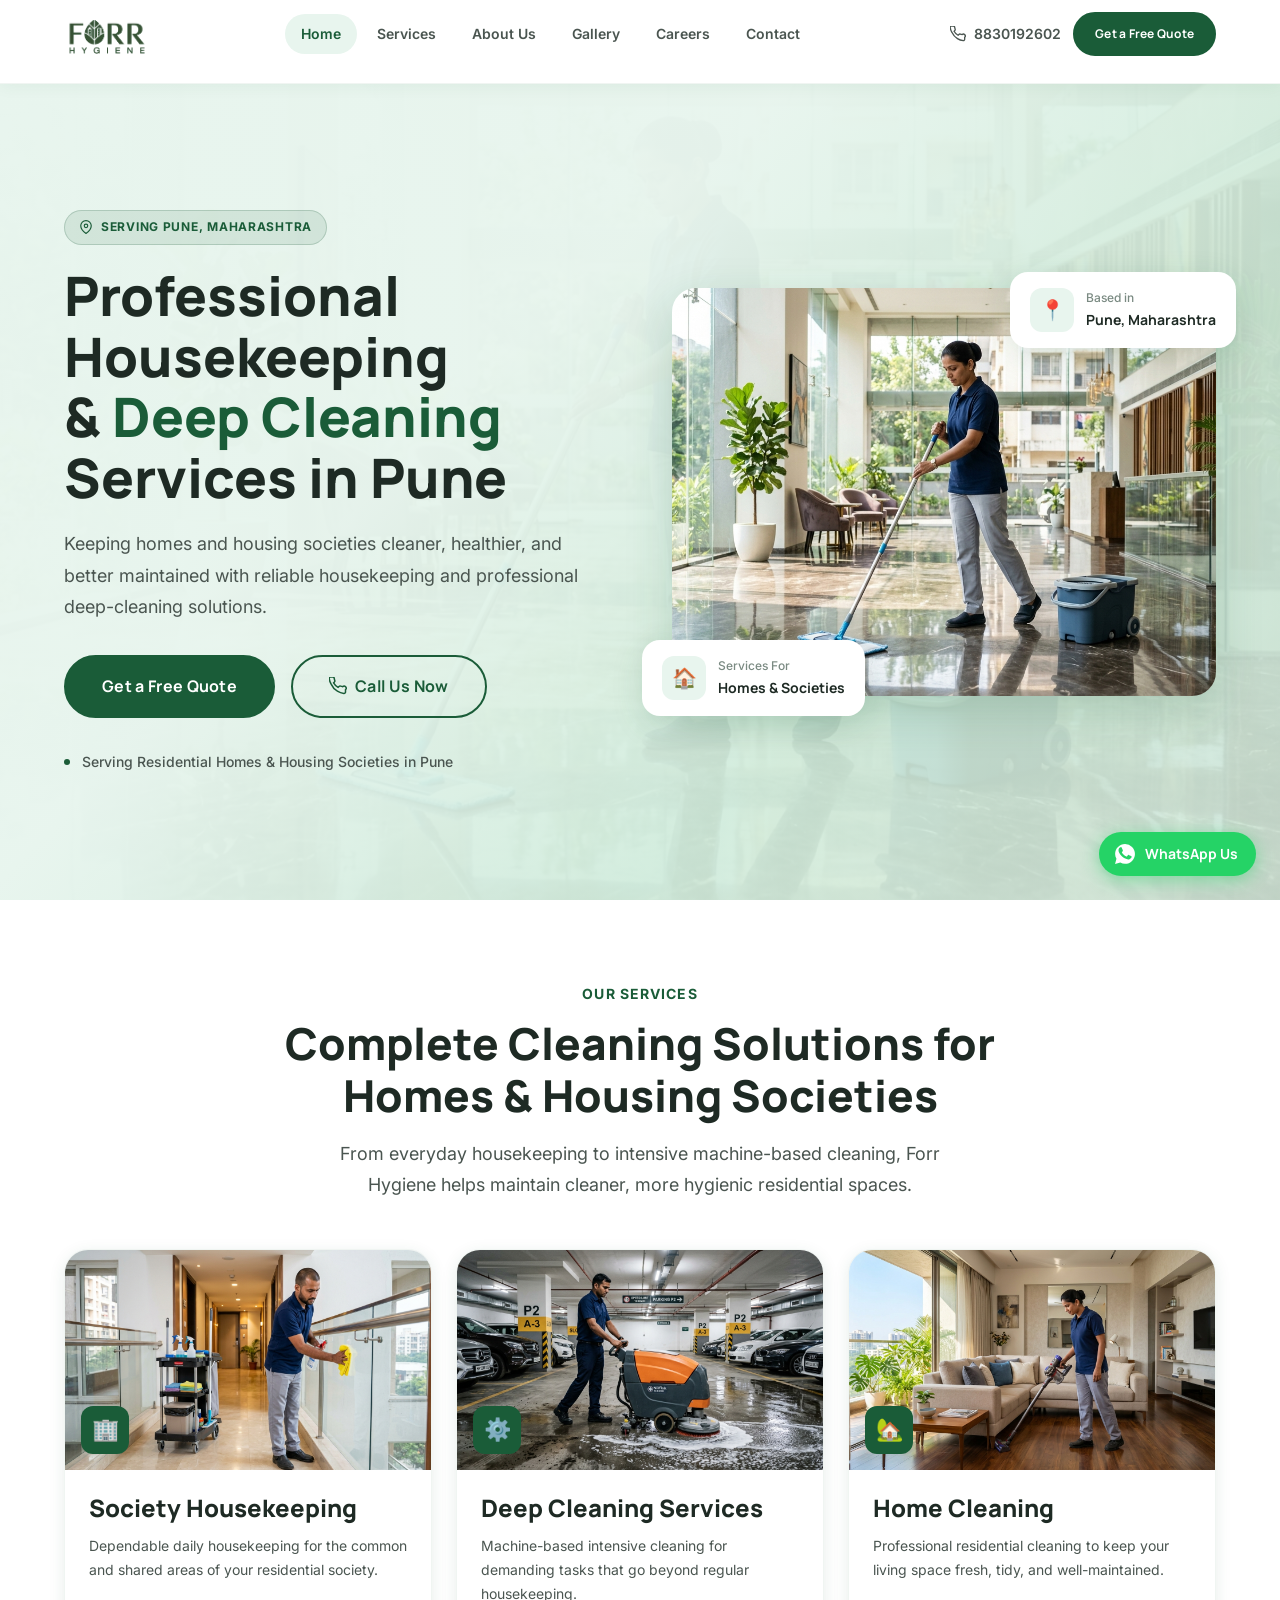
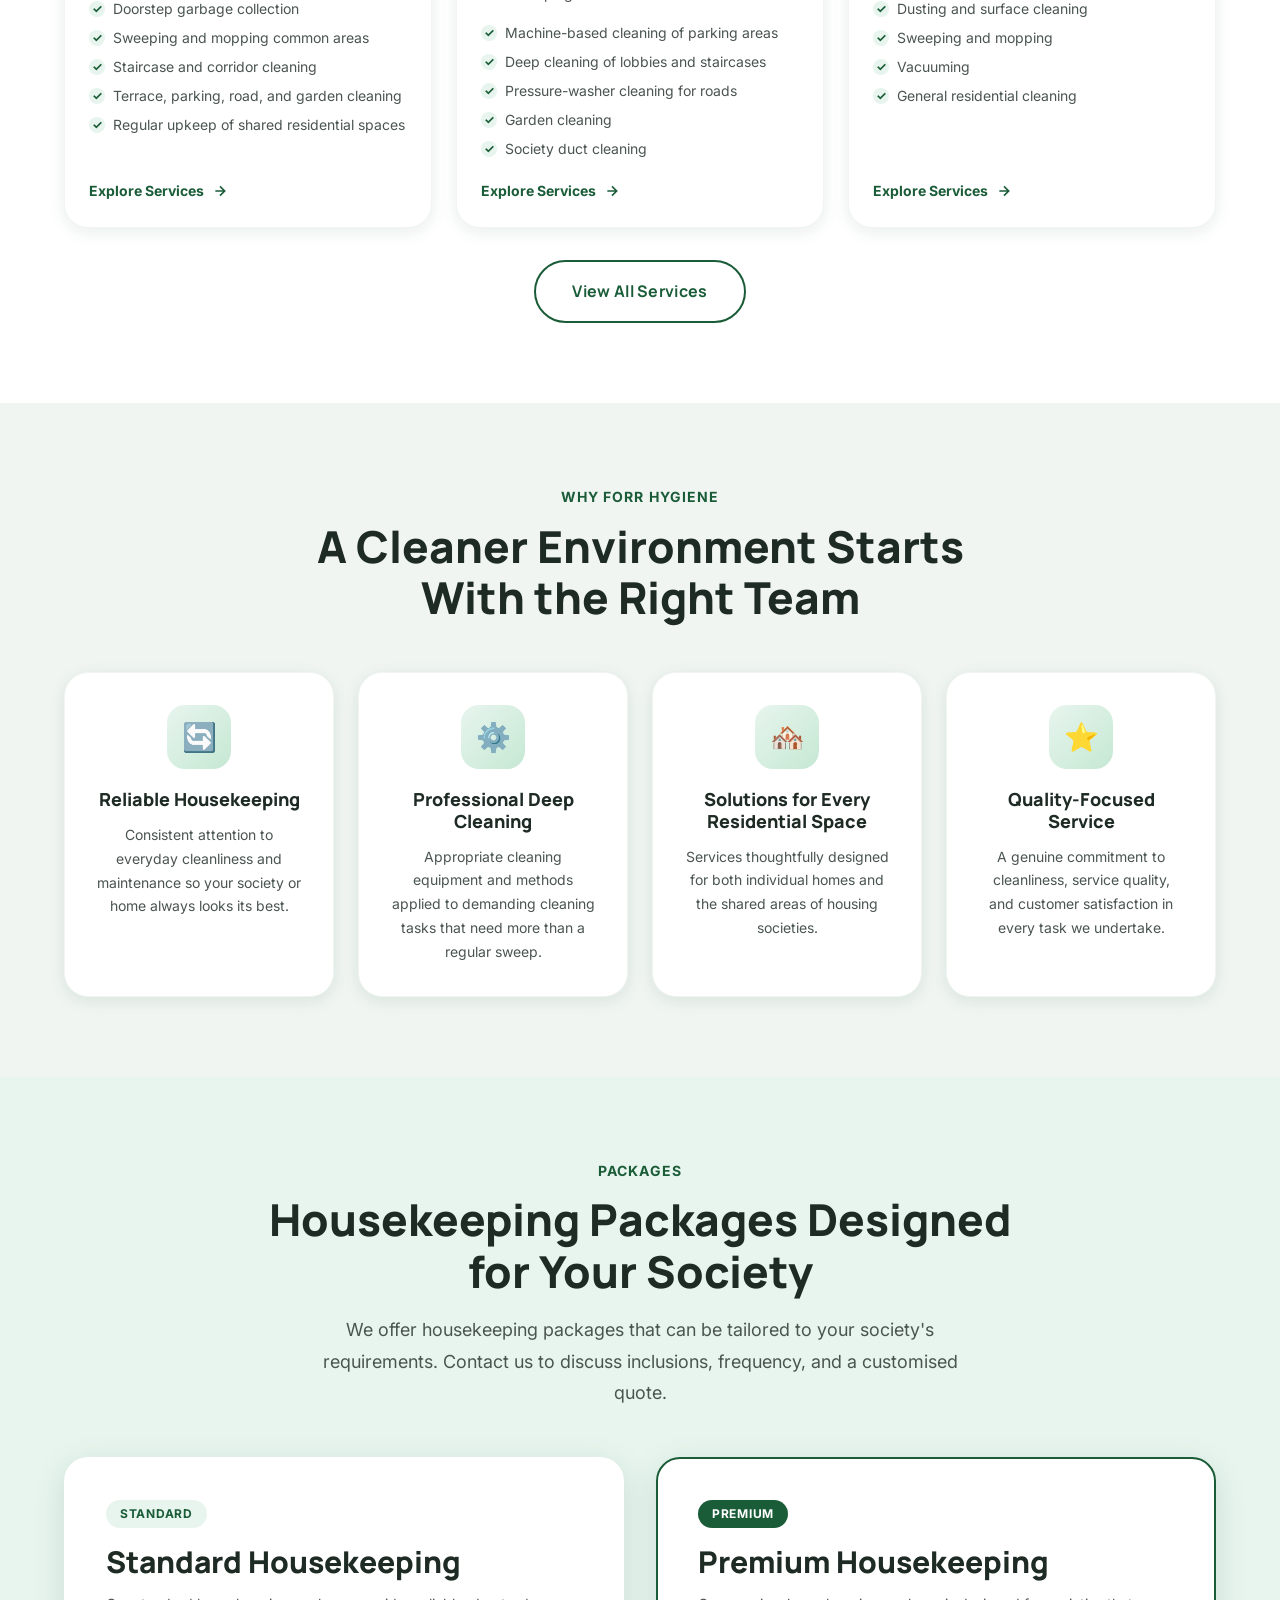
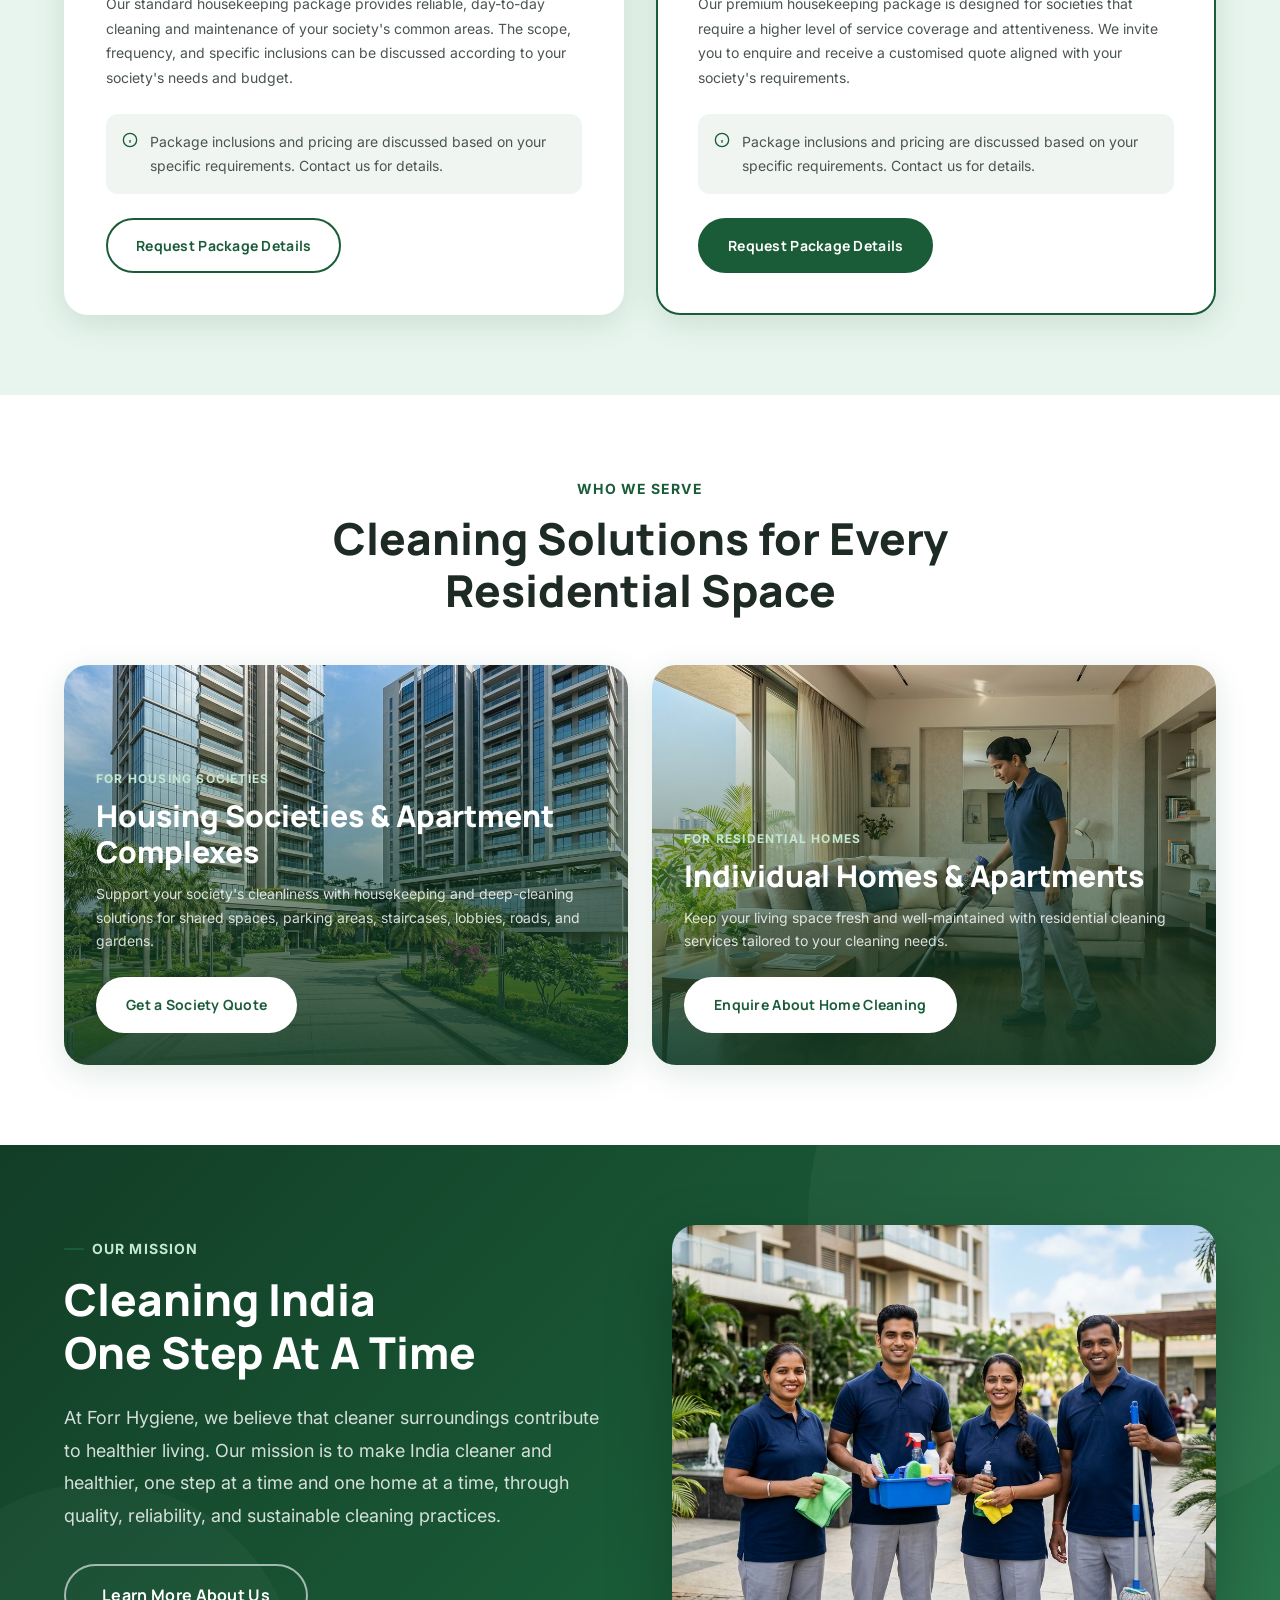
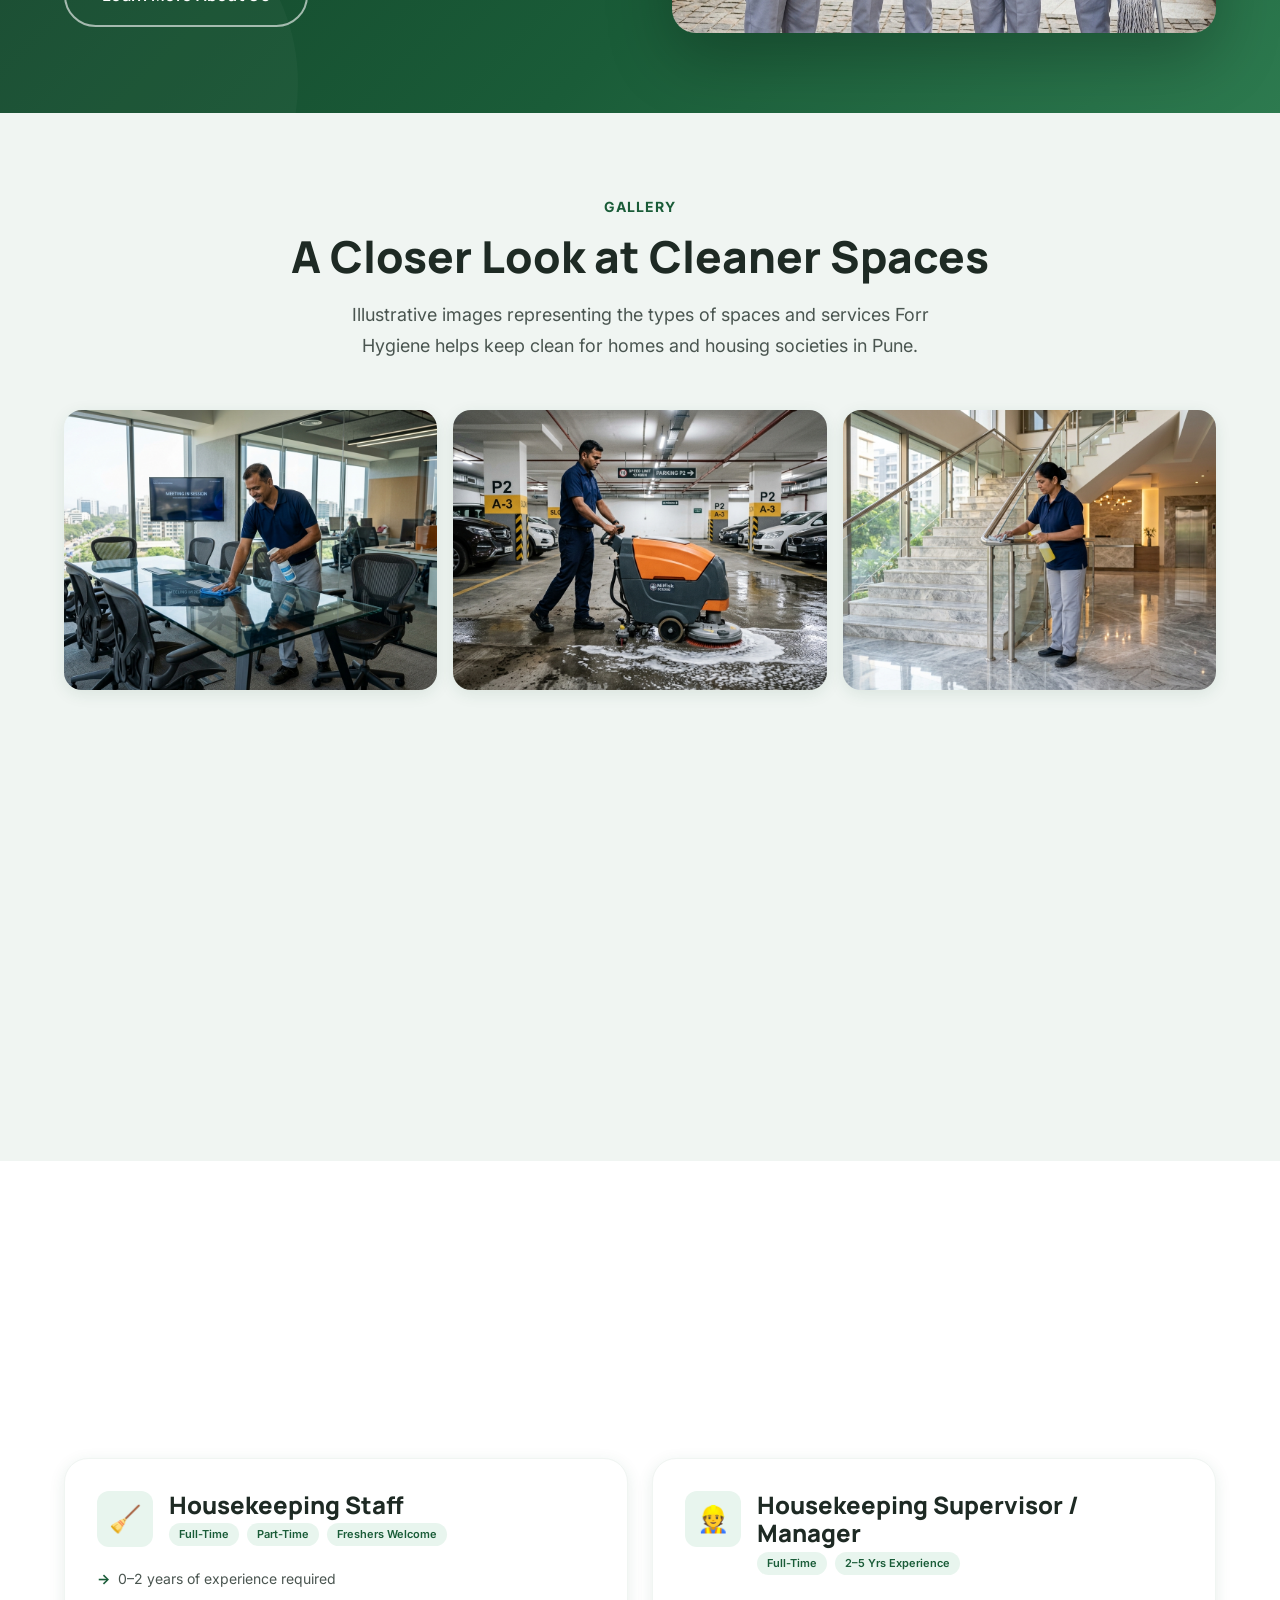
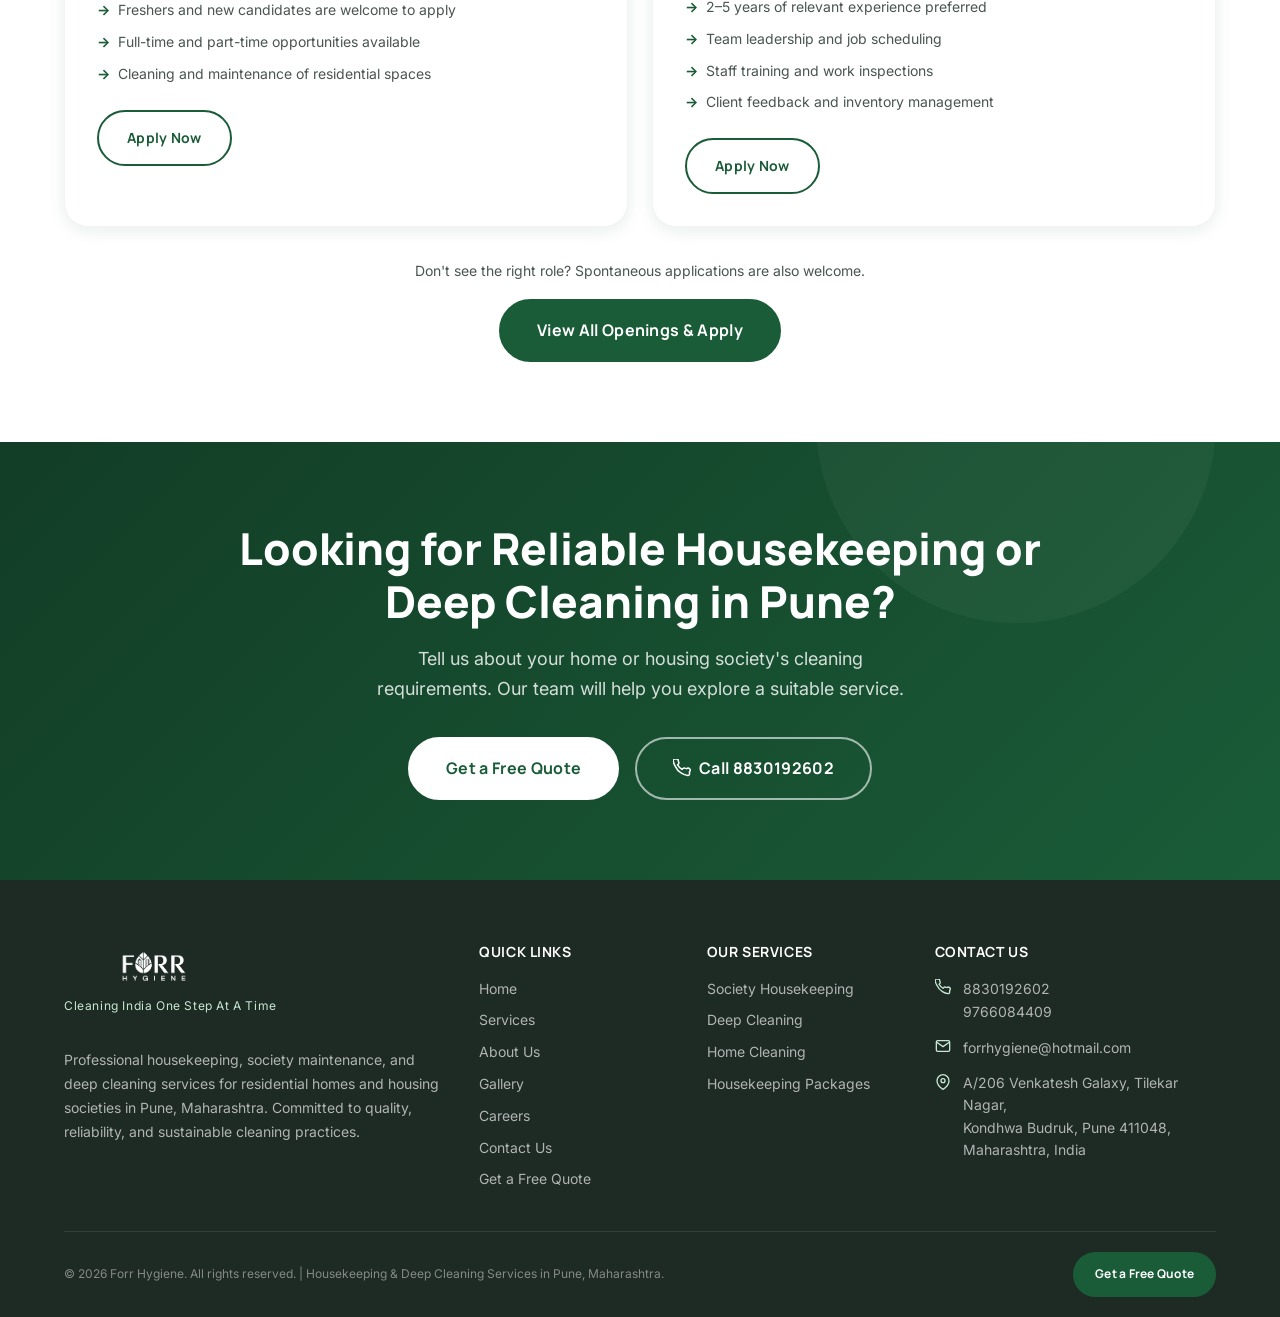
==== index.html @ 77ddb075 "replace old domain with vercel address" ====
<!DOCTYPE html>
<html lang="en">
<head>
  <meta charset="UTF-8" />
  <meta name="viewport" content="width=device-width, initial-scale=1.0" />
  <title>Forr Hygiene – Professional Housekeeping & Deep Cleaning Services in Pune</title>
  <meta name="description" content="Forr Hygiene provides professional housekeeping, society maintenance, and deep cleaning services in Pune, Maharashtra. Serving residential homes and housing societies. Get a free quote today." />
  <meta name="keywords" content="housekeeping services Pune, deep cleaning services Pune, housing society housekeeping Pune, society cleaning Pune, residential cleaning Pune, parking area cleaning Pune" />
  <link rel="canonical" href="https://forrhygiene.vercel.app/" />

  <!-- Open Graph -->
  <meta property="og:type" content="website" />
  <meta property="og:title" content="Forr Hygiene – Professional Housekeeping & Deep Cleaning in Pune" />
  <meta property="og:description" content="Reliable housekeeping and deep cleaning services for residential homes and housing societies in Pune, Maharashtra." />
  <meta property="og:url" content="https://forrhygiene.vercel.app/" />
  <meta property="og:image" content="images/hero_cleaning_team.jpg" />

  <!-- Structured Data -->
  <script type="application/ld+json">
  {
    "@context": "https://schema.org",
    "@type": "LocalBusiness",
    "@id": "https://forrhygiene.vercel.app/",
    "name": "Forr Hygiene",
    "description": "Professional housekeeping, society maintenance, and deep cleaning services in Pune, Maharashtra.",
    "url": "https://forrhygiene.vercel.app",
    "telephone": ["+918830192602", "+919766084409"],
    "email": "forrhygiene@hotmail.com",
    "address": {
      "@type": "PostalAddress",
      "streetAddress": "A/206 Venkatesh Galaxy, Tilekar Nagar, Kondhwa Budruk",
      "addressLocality": "Pune",
      "addressRegion": "Maharashtra",
      "postalCode": "411048",
      "addressCountry": "IN"
    },
    "areaServed": "Pune, Maharashtra",
    "serviceType": ["Housekeeping", "Deep Cleaning", "Society Maintenance", "Residential Cleaning"]
  }
  </script>

  <!-- Robots -->
  <meta name="robots" content="index, follow" />

  <!-- Stylesheet -->
  <link rel="stylesheet" href="css/style.css" />

  <!-- Favicon placeholder -->
  <link rel="icon" type="image/png" href="images/favicon.png" />
</head>
<body>

<!-- ═══════════════════════════════════════════════════════════
     HEADER
════════════════════════════════════════════════════════════ -->
<header class="site-header" id="site-header">
  <div class="container">
    <div class="header-inner">

      <!-- Logo -->
      <a href="index.html" class="site-logo" aria-label="Forr Hygiene – Home">
        <img src="images/logo.png" alt="Forr Hygiene - Cleaning India One Step At A Time" class="site-logo-img" />
      </a>

      <!-- Desktop Nav -->
      <nav class="main-nav" aria-label="Main navigation">
        <a href="index.html" class="nav-link active">Home</a>
        <a href="services.html" class="nav-link">Services</a>
        <a href="about.html" class="nav-link">About Us</a>
        <a href="gallery.html" class="nav-link">Gallery</a>
        <a href="careers.html" class="nav-link">Careers</a>
        <a href="contact.html" class="nav-link">Contact</a>
      </nav>

      <!-- Header Actions -->
      <div class="header-actions">
        <a href="tel:+918830192602" class="header-phone" aria-label="Call Forr Hygiene">
          <svg xmlns="http://www.w3.org/2000/svg" viewBox="0 0 24 24" fill="none" stroke="currentColor" stroke-width="2" aria-hidden="true"><path d="M22 16.92v3a2 2 0 01-2.18 2 19.79 19.79 0 01-8.63-3.07A19.5 19.5 0 013.07 9.8 19.79 19.79 0 01.11 1.18 2 2 0 012.11 0H5a2 2 0 012 1.72 12.84 12.84 0 00.7 2.81 2 2 0 01-.45 2.11L6.09 7.91a16 16 0 006 6l1.27-1.27a2 2 0 012.11-.45 12.84 12.84 0 002.81.7A2 2 0 0122 16.92z"/></svg>
          8830192602
        </a>
        <a href="contact.html" class="btn btn--primary btn--sm" id="header-cta">Get a Free Quote</a>
        <button class="nav-toggle" id="nav-toggle" aria-label="Toggle navigation" aria-expanded="false">
          <span></span><span></span><span></span>
        </button>
      </div>

    </div>
  </div>
</header>

<!-- Mobile Menu -->
<div class="mobile-menu" id="mobile-menu" aria-hidden="true">
  <nav class="mobile-nav" aria-label="Mobile navigation">
    <a href="index.html" class="mobile-nav-link">Home</a>
    <a href="services.html" class="mobile-nav-link">Services</a>
    <a href="about.html" class="mobile-nav-link">About Us</a>
    <a href="gallery.html" class="mobile-nav-link">Gallery</a>
    <a href="careers.html" class="mobile-nav-link">Careers</a>
    <a href="contact.html" class="mobile-nav-link">Contact</a>
  </nav>
  <div class="mobile-cta">
    <a href="contact.html" class="btn btn--primary">Get a Free Quote</a>
    <a href="tel:+918830192602" class="btn btn--secondary">📞 Call 8830192602</a>
  </div>
</div>

<!-- ═══════════════════════════════════════════════════════════
     HERO
════════════════════════════════════════════════════════════ -->
<main id="main-content">
<section class="hero" aria-label="Hero section">
  <div class="hero-bg" aria-hidden="true">
    <img src="images/hero_cleaning_team.jpg" alt="" loading="eager" />
  </div>

  <div class="hero-inner">
    <!-- Content -->
    <div class="hero-content">
      <div class="hero-badge" aria-label="Serving Pune">
        <svg xmlns="http://www.w3.org/2000/svg" viewBox="0 0 24 24" fill="none" stroke="currentColor" stroke-width="2" aria-hidden="true"><path d="M21 10c0 7-9 13-9 13s-9-6-9-13a9 9 0 0118 0z"/><circle cx="12" cy="10" r="3"/></svg>
        Serving Pune, Maharashtra
      </div>

      <h1 class="hero-title">
        Professional Housekeeping<br />
        &amp; <span>Deep Cleaning</span><br />
        Services in Pune
      </h1>

      <p class="hero-subtitle">
        Keeping homes and housing societies cleaner, healthier, and better maintained
        with reliable housekeeping and professional deep-cleaning solutions.
      </p>

      <div class="hero-actions">
        <a href="contact.html" class="btn btn--primary btn--lg" id="hero-quote-btn">Get a Free Quote</a>
        <a href="tel:+918830192602" class="btn btn--secondary btn--lg" id="hero-call-btn">
          <svg xmlns="http://www.w3.org/2000/svg" viewBox="0 0 24 24" fill="none" stroke="currentColor" stroke-width="2" width="18" height="18" aria-hidden="true"><path d="M22 16.92v3a2 2 0 01-2.18 2 19.79 19.79 0 01-8.63-3.07A19.5 19.5 0 013.07 9.8 19.79 19.79 0 01.11 1.18 2 2 0 012.11 0H5a2 2 0 012 1.72 12.84 12.84 0 00.7 2.81 2 2 0 01-.45 2.11L6.09 7.91a16 16 0 006 6l1.27-1.27a2 2 0 012.11-.45 12.84 12.84 0 002.81.7A2 2 0 0122 16.92z"/></svg>
          Call Us Now
        </a>
      </div>

      <div class="hero-trust" role="note">
        <span class="hero-trust-dot" aria-hidden="true"></span>
        Serving Residential Homes &amp; Housing Societies in Pune
      </div>
    </div>

    <!-- Image -->
    <div class="hero-image">
      <div class="hero-image-card">
        <img src="images/hero_cleaning_team.jpg"
             alt="Forr Hygiene professional housekeeping team cleaning a modern residential lobby in Pune"
             loading="eager" width="700" height="525" />
      </div>

      <div class="hero-stat-card hero-stat-card--bottom" aria-label="Service detail">
        <div class="hero-stat-icon" aria-hidden="true">🏠</div>
        <div>
          <div class="hero-stat-label">Services For</div>
          <div class="hero-stat-value">Homes &amp; Societies</div>
        </div>
      </div>

      <div class="hero-stat-card hero-stat-card--top" aria-label="Location detail">
        <div class="hero-stat-icon" aria-hidden="true">📍</div>
        <div>
          <div class="hero-stat-label">Based in</div>
          <div class="hero-stat-value">Pune, Maharashtra</div>
        </div>
      </div>
    </div>
  </div>
</section>


<!-- ═══════════════════════════════════════════════════════════
     SERVICES OVERVIEW
════════════════════════════════════════════════════════════ -->
<section class="section" id="services" aria-labelledby="services-heading">
  <div class="container">
    <div class="section-header section-header--center animate-on-scroll">
      <span class="section-label">Our Services</span>
      <h2 class="section-title" id="services-heading">
        Complete Cleaning Solutions for<br />Homes &amp; Housing Societies
      </h2>
      <p class="section-subtitle">
        From everyday housekeeping to intensive machine-based cleaning, Forr Hygiene helps
        maintain cleaner, more hygienic residential spaces.
      </p>
    </div>

    <div class="services-grid">

      <!-- Card 1: Society Housekeeping -->
      <article class="service-card animate-on-scroll">
        <div class="service-card-image">
          <img src="images/housekeeping_service.jpg"
               alt="Professional housekeeper maintaining residential corridors with housekeeping trolley in Pune"
               loading="lazy" width="600" height="400" />
          <div class="service-card-icon" aria-hidden="true">🏢</div>
        </div>
        <div class="service-card-body">
          <h3 class="service-card-title">Society Housekeeping</h3>
          <p class="service-card-desc">
            Dependable daily housekeeping for the common and shared areas of your residential society.
          </p>
          <ul class="service-list" aria-label="Society housekeeping services">
            <li>Doorstep garbage collection</li>
            <li>Sweeping and mopping common areas</li>
            <li>Staircase and corridor cleaning</li>
            <li>Terrace, parking, road, and garden cleaning</li>
            <li>Regular upkeep of shared residential spaces</li>
          </ul>
          <a href="services.html#society-housekeeping" class="service-link" aria-label="Explore society housekeeping services">
            Explore Services
            <svg xmlns="http://www.w3.org/2000/svg" viewBox="0 0 24 24" fill="none" stroke="currentColor" stroke-width="2.5" aria-hidden="true"><path d="M5 12h14M12 5l7 7-7 7"/></svg>
          </a>
        </div>
      </article>

      <!-- Card 2: Deep Cleaning -->
      <article class="service-card animate-on-scroll">
        <div class="service-card-image">
          <img src="images/deep_cleaning_parking.jpg"
               alt="Industrial floor scrubber machine deep cleaning parking area of a residential society in Pune"
               loading="lazy" width="600" height="400" />
          <div class="service-card-icon" aria-hidden="true">⚙️</div>
        </div>
        <div class="service-card-body">
          <h3 class="service-card-title">Deep Cleaning Services</h3>
          <p class="service-card-desc">
            Machine-based intensive cleaning for demanding tasks that go beyond regular housekeeping.
          </p>
          <ul class="service-list" aria-label="Deep cleaning services">
            <li>Machine-based cleaning of parking areas</li>
            <li>Deep cleaning of lobbies and staircases</li>
            <li>Pressure-washer cleaning for roads</li>
            <li>Garden cleaning</li>
            <li>Society duct cleaning</li>
          </ul>
          <a href="services.html#deep-cleaning" class="service-link" aria-label="Explore deep cleaning services">
            Explore Services
            <svg xmlns="http://www.w3.org/2000/svg" viewBox="0 0 24 24" fill="none" stroke="currentColor" stroke-width="2.5" aria-hidden="true"><path d="M5 12h14M12 5l7 7-7 7"/></svg>
          </a>
        </div>
      </article>

      <!-- Card 3: Home Cleaning -->
      <article class="service-card animate-on-scroll">
        <div class="service-card-image">
          <img src="images/home_cleaning_service.jpg"
               alt="Forr Hygiene housekeeper vacuuming a modern residential apartment in Pune"
               loading="lazy" width="600" height="400" />
          <div class="service-card-icon" aria-hidden="true">🏡</div>
        </div>
        <div class="service-card-body">
          <h3 class="service-card-title">Home Cleaning</h3>
          <p class="service-card-desc">
            Professional residential cleaning to keep your living space fresh, tidy, and well-maintained.
          </p>
          <ul class="service-list" aria-label="Home cleaning services">
            <li>Dusting and surface cleaning</li>
            <li>Sweeping and mopping</li>
            <li>Vacuuming</li>
            <li>General residential cleaning</li>
          </ul>
          <a href="services.html#home-cleaning" class="service-link" aria-label="Explore home cleaning services">
            Explore Services
            <svg xmlns="http://www.w3.org/2000/svg" viewBox="0 0 24 24" fill="none" stroke="currentColor" stroke-width="2.5" aria-hidden="true"><path d="M5 12h14M12 5l7 7-7 7"/></svg>
          </a>
        </div>
      </article>

    </div>

    <div class="text-center mt-8 animate-on-scroll">
      <a href="services.html" class="btn btn--secondary btn--lg">View All Services</a>
    </div>
  </div>
</section>


<!-- ═══════════════════════════════════════════════════════════
     WHY CHOOSE FORR HYGIENE
════════════════════════════════════════════════════════════ -->
<section class="section bg-grey" id="why-us" aria-labelledby="why-heading">
  <div class="container">
    <div class="section-header section-header--center animate-on-scroll">
      <span class="section-label">Why Forr Hygiene</span>
      <h2 class="section-title" id="why-heading">
        A Cleaner Environment Starts<br />With the Right Team
      </h2>
    </div>

    <div class="features-grid">

      <div class="feature-card animate-on-scroll">
        <div class="feature-icon" aria-hidden="true">🔄</div>
        <h3 class="feature-title">Reliable Housekeeping</h3>
        <p class="feature-desc">
          Consistent attention to everyday cleanliness and maintenance so your society or home always looks its best.
        </p>
      </div>

      <div class="feature-card animate-on-scroll">
        <div class="feature-icon" aria-hidden="true">⚙️</div>
        <h3 class="feature-title">Professional Deep Cleaning</h3>
        <p class="feature-desc">
          Appropriate cleaning equipment and methods applied to demanding cleaning tasks that need more than a regular sweep.
        </p>
      </div>

      <div class="feature-card animate-on-scroll">
        <div class="feature-icon" aria-hidden="true">🏘️</div>
        <h3 class="feature-title">Solutions for Every Residential Space</h3>
        <p class="feature-desc">
          Services thoughtfully designed for both individual homes and the shared areas of housing societies.
        </p>
      </div>

      <div class="feature-card animate-on-scroll">
        <div class="feature-icon" aria-hidden="true">⭐</div>
        <h3 class="feature-title">Quality-Focused Service</h3>
        <p class="feature-desc">
          A genuine commitment to cleanliness, service quality, and customer satisfaction in every task we undertake.
        </p>
      </div>

    </div>
  </div>
</section>


<!-- ═══════════════════════════════════════════════════════════
     HOUSEKEEPING PACKAGES
════════════════════════════════════════════════════════════ -->
<section class="section packages-section" id="packages" aria-labelledby="packages-heading">
  <div class="container">
    <div class="section-header section-header--center animate-on-scroll">
      <span class="section-label">Packages</span>
      <h2 class="section-title" id="packages-heading">
        Housekeeping Packages Designed<br />for Your Society
      </h2>
      <p class="section-subtitle">
        We offer housekeeping packages that can be tailored to your society's requirements.
        Contact us to discuss inclusions, frequency, and a customised quote.
      </p>
    </div>

    <div class="packages-grid">

      <!-- Standard Package -->
      <div class="package-card animate-on-scroll">
        <span class="package-badge package-badge--standard">Standard</span>
        <h3 class="package-title">Standard Housekeeping</h3>
        <p class="package-desc">
          Our standard housekeeping package provides reliable, day-to-day cleaning and maintenance
          of your society's common areas. The scope, frequency, and specific inclusions can be
          discussed according to your society's needs and budget.
        </p>
        <div class="package-note">
          <svg xmlns="http://www.w3.org/2000/svg" viewBox="0 0 24 24" fill="none" stroke="currentColor" stroke-width="2" aria-hidden="true"><circle cx="12" cy="12" r="10"/><line x1="12" y1="16" x2="12" y2="12"/><line x1="12" y1="8" x2="12.01" y2="8"/></svg>
          <span>Package inclusions and pricing are discussed based on your specific requirements. Contact us for details.</span>
        </div>
        <a href="contact.html?package=standard" class="btn btn--secondary" id="standard-package-btn">Request Package Details</a>
      </div>

      <!-- Premium Package -->
      <div class="package-card package-card--premium animate-on-scroll">
        <span class="package-badge package-badge--premium">Premium</span>
        <h3 class="package-title">Premium Housekeeping</h3>
        <p class="package-desc">
          Our premium housekeeping package is designed for societies that require a higher
          level of service coverage and attentiveness. We invite you to enquire and receive
          a customised quote aligned with your society's requirements.
        </p>
        <div class="package-note">
          <svg xmlns="http://www.w3.org/2000/svg" viewBox="0 0 24 24" fill="none" stroke="currentColor" stroke-width="2" aria-hidden="true"><circle cx="12" cy="12" r="10"/><line x1="12" y1="16" x2="12" y2="12"/><line x1="12" y1="8" x2="12.01" y2="8"/></svg>
          <span>Package inclusions and pricing are discussed based on your specific requirements. Contact us for details.</span>
        </div>
        <a href="contact.html?package=premium" class="btn btn--primary" id="premium-package-btn">Request Package Details</a>
      </div>

    </div>
  </div>
</section>


<!-- ═══════════════════════════════════════════════════════════
     WHO WE SERVE
════════════════════════════════════════════════════════════ -->
<section class="section" id="who-we-serve" aria-labelledby="serve-heading">
  <div class="container">
    <div class="section-header section-header--center animate-on-scroll">
      <span class="section-label">Who We Serve</span>
      <h2 class="section-title" id="serve-heading">Cleaning Solutions for Every<br />Residential Space</h2>
    </div>

    <div class="serve-grid">

      <!-- Housing Societies -->
      <div class="serve-card animate-on-scroll">
        <div class="serve-card-img" aria-hidden="true">
          <img src="images/society_exterior.jpg"
               alt="Modern residential housing society in Pune with clean landscaped garden and parking" loading="lazy" />
        </div>
        <div class="serve-card-overlay" aria-hidden="true"></div>
        <div class="serve-card-content">
          <p class="serve-card-label">For Housing Societies</p>
          <h3 class="serve-card-title">Housing Societies &amp; Apartment Complexes</h3>
          <p class="serve-card-desc">
            Support your society's cleanliness with housekeeping and deep-cleaning solutions for shared spaces,
            parking areas, staircases, lobbies, roads, and gardens.
          </p>
          <a href="contact.html?type=society" class="btn btn--white" id="society-quote-btn">Get a Society Quote</a>
        </div>
      </div>

      <!-- Residential Homes -->
      <div class="serve-card animate-on-scroll">
        <div class="serve-card-img" aria-hidden="true">
          <img src="images/home_cleaning_service.jpg"
               alt="Forr Hygiene housekeeper providing professional home cleaning service in a residential apartment" loading="lazy" />
        </div>
        <div class="serve-card-overlay" aria-hidden="true"></div>
        <div class="serve-card-content">
          <p class="serve-card-label">For Residential Homes</p>
          <h3 class="serve-card-title">Individual Homes &amp; Apartments</h3>
          <p class="serve-card-desc">
            Keep your living space fresh and well-maintained with residential cleaning services
            tailored to your cleaning needs.
          </p>
          <a href="contact.html?type=home" class="btn btn--white" id="home-enquiry-btn">Enquire About Home Cleaning</a>
        </div>
      </div>

    </div>
  </div>
</section>


<!-- ═══════════════════════════════════════════════════════════
     MISSION
════════════════════════════════════════════════════════════ -->
<section class="section mission-section" id="mission" aria-labelledby="mission-heading">
  <div class="container">
    <div class="mission-inner">
      <div class="animate-on-scroll">
        <span class="section-label" style="color: var(--clr-mint-mid);">Our Mission</span>
        <h2 class="mission-tagline" id="mission-heading">
          Cleaning India<br />One Step At A Time
        </h2>
        <p class="mission-text">
          At Forr Hygiene, we believe that cleaner surroundings contribute to healthier living.
          Our mission is to make India cleaner and healthier, one step at a time and one home
          at a time, through quality, reliability, and sustainable cleaning practices.
        </p>
        <a href="about.html" class="btn btn--outline-white btn--lg" id="about-mission-btn">Learn More About Us</a>
      </div>

      <div class="mission-image animate-on-scroll">
        <img src="images/about_team_photo.jpg"
             alt="Forr Hygiene professional housekeeping team in green uniforms in front of a residential society in Pune"
             loading="lazy" width="600" height="450" />
      </div>
    </div>
  </div>
</section>


<!-- ═══════════════════════════════════════════════════════════
     GALLERY PREVIEW
════════════════════════════════════════════════════════════ -->
<section class="section gallery-section" id="gallery-preview" aria-labelledby="gallery-heading">
  <div class="container">
    <div class="section-header section-header--center animate-on-scroll">
      <span class="section-label">Gallery</span>
      <h2 class="section-title" id="gallery-heading">A Closer Look at Cleaner Spaces</h2>
      <p class="section-subtitle">
        Illustrative images representing the types of spaces and services Forr Hygiene
        helps keep clean for homes and housing societies in Pune.
      </p>
    </div>

    <div class="gallery-grid">
      <div class="gallery-item animate-on-scroll">
        <img src="images/office_commercial_cleaning.jpg"
             alt="Professional commercial office cleaning and sanitization in Pune IT park" loading="lazy" />
        <div class="gallery-item-overlay" aria-hidden="true">
          <span class="gallery-item-icon">🔍</span>
        </div>
      </div>

      <div class="gallery-item animate-on-scroll">
        <img src="images/deep_cleaning_parking.jpg"
             alt="Machine-based deep cleaning of a parking area in a residential housing society" loading="lazy" />
        <div class="gallery-item-overlay" aria-hidden="true">
          <span class="gallery-item-icon">🔍</span>
        </div>
      </div>

      <div class="gallery-item animate-on-scroll">
        <img src="images/clean_staircase.jpg"
             alt="Spotlessly clean marble staircase and corridor in a modern residential apartment building" loading="lazy" />
        <div class="gallery-item-overlay" aria-hidden="true">
          <span class="gallery-item-icon">🔍</span>
        </div>
      </div>

      <div class="gallery-item animate-on-scroll">
        <img src="images/home_cleaning_service.jpg"
             alt="Professional home cleaning service in a residential apartment in Pune" loading="lazy" />
        <div class="gallery-item-overlay" aria-hidden="true">
          <span class="gallery-item-icon">🔍</span>
        </div>
      </div>

      <div class="gallery-item animate-on-scroll">
        <img src="images/garden_cleaning.jpg"
             alt="Garden and landscape maintenance of a residential housing society complex" loading="lazy" />
        <div class="gallery-item-overlay" aria-hidden="true">
          <span class="gallery-item-icon">🔍</span>
        </div>
      </div>

      <div class="gallery-item animate-on-scroll">
        <img src="images/society_exterior.jpg"
             alt="Modern clean residential housing society exterior with maintained garden in Pune" loading="lazy" />
        <div class="gallery-item-overlay" aria-hidden="true">
          <span class="gallery-item-icon">🔍</span>
        </div>
      </div>
    </div>

    <div class="text-center mt-8 animate-on-scroll">
      <a href="gallery.html" class="btn btn--primary btn--lg">View Gallery</a>
    </div>
  </div>
</section>


<!-- ═══════════════════════════════════════════════════════════
     CAREERS SECTION
════════════════════════════════════════════════════════════ -->
<section class="section" id="careers-preview" aria-labelledby="careers-heading">
  <div class="container">
    <div class="section-header section-header--center animate-on-scroll">
      <span class="section-label">Join Our Team</span>
      <h2 class="section-title" id="careers-heading">Build a Cleaner Future With Us</h2>
      <p class="section-subtitle">
        We welcome motivated individuals who want to contribute to cleaner and
        better-maintained residential spaces across Pune.
      </p>
    </div>

    <div class="careers-grid">

      <!-- Housekeeping Staff -->
      <div class="career-card animate-on-scroll">
        <div class="career-card-header">
          <div class="career-card-icon" aria-hidden="true">🧹</div>
          <div>
            <h3 class="career-card-title">Housekeeping Staff</h3>
            <div class="career-tags">
              <span class="career-tag">Full-Time</span>
              <span class="career-tag">Part-Time</span>
              <span class="career-tag">Freshers Welcome</span>
            </div>
          </div>
        </div>
        <ul class="career-detail-list" aria-label="Housekeeping staff details">
          <li>0–2 years of experience required</li>
          <li>Freshers and new candidates are welcome to apply</li>
          <li>Full-time and part-time opportunities available</li>
          <li>Cleaning and maintenance of residential spaces</li>
        </ul>
        <a href="careers.html" class="btn btn--secondary" id="staff-apply-btn">Apply Now</a>
      </div>

      <!-- Supervisor -->
      <div class="career-card animate-on-scroll">
        <div class="career-card-header">
          <div class="career-card-icon" aria-hidden="true">👷</div>
          <div>
            <h3 class="career-card-title">Housekeeping Supervisor / Manager</h3>
            <div class="career-tags">
              <span class="career-tag">Full-Time</span>
              <span class="career-tag">2–5 Yrs Experience</span>
            </div>
          </div>
        </div>
        <ul class="career-detail-list" aria-label="Supervisor details">
          <li>2–5 years of relevant experience preferred</li>
          <li>Team leadership and job scheduling</li>
          <li>Staff training and work inspections</li>
          <li>Client feedback and inventory management</li>
        </ul>
        <a href="careers.html" class="btn btn--secondary" id="supervisor-apply-btn">Apply Now</a>
      </div>

    </div>

    <div class="text-center mt-8 animate-on-scroll">
      <p style="color: var(--clr-grey-700); font-size: var(--fs-sm); margin-bottom: var(--sp-4);">
        Don't see the right role? Spontaneous applications are also welcome.
      </p>
      <a href="careers.html" class="btn btn--primary btn--lg" id="careers-page-btn">View All Openings &amp; Apply</a>
    </div>
  </div>
</section>


<!-- ═══════════════════════════════════════════════════════════
     FINAL CTA
════════════════════════════════════════════════════════════ -->
<section class="cta-banner" aria-labelledby="cta-heading">
  <div class="container" style="position: relative; z-index: 1;">
    <h2 class="cta-banner-title" id="cta-heading">
      Looking for Reliable Housekeeping or<br />Deep Cleaning in Pune?
    </h2>
    <p class="cta-banner-text">
      Tell us about your home or housing society's cleaning requirements.
      Our team will help you explore a suitable service.
    </p>
    <div class="cta-banner-actions">
      <a href="contact.html" class="btn btn--white btn--lg" id="cta-quote-btn">Get a Free Quote</a>
      <a href="tel:+918830192602" class="btn btn--outline-white btn--lg" id="cta-call-btn">
        <svg xmlns="http://www.w3.org/2000/svg" viewBox="0 0 24 24" fill="none" stroke="currentColor" stroke-width="2" width="18" height="18" aria-hidden="true"><path d="M22 16.92v3a2 2 0 01-2.18 2 19.79 19.79 0 01-8.63-3.07A19.5 19.5 0 013.07 9.8 19.79 19.79 0 01.11 1.18 2 2 0 012.11 0H5a2 2 0 012 1.72 12.84 12.84 0 00.7 2.81 2 2 0 01-.45 2.11L6.09 7.91a16 16 0 006 6l1.27-1.27a2 2 0 012.11-.45 12.84 12.84 0 002.81.7A2 2 0 0122 16.92z"/></svg>
        Call 8830192602
      </a>
    </div>
  </div>
</section>

</main>


<!-- ═══════════════════════════════════════════════════════════
     FOOTER
════════════════════════════════════════════════════════════ -->
<footer class="site-footer" aria-label="Site footer">
  <div class="container">
    <div class="footer-grid">

      <!-- Brand -->
      <div>
        <a href="index.html" class="footer-brand-logo" aria-label="Forr Hygiene – Home">
          <img src="images/logo-white.png" alt="Forr Hygiene" class="footer-logo-img" />
          <div class="footer-tagline">Cleaning India One Step At A Time</div>
        </a>
        <p class="footer-desc">
          Professional housekeeping, society maintenance, and deep cleaning services
          for residential homes and housing societies in Pune, Maharashtra.
          Committed to quality, reliability, and sustainable cleaning practices.
        </p>
      </div>

      <!-- Quick Links -->
      <div>
        <h3 class="footer-col-title">Quick Links</h3>
        <nav class="footer-links" aria-label="Footer quick links">
          <a href="index.html" class="footer-link">Home</a>
          <a href="services.html" class="footer-link">Services</a>
          <a href="about.html" class="footer-link">About Us</a>
          <a href="gallery.html" class="footer-link">Gallery</a>
          <a href="careers.html" class="footer-link">Careers</a>
          <a href="contact.html" class="footer-link">Contact Us</a>
          <a href="contact.html" class="footer-link">Get a Free Quote</a>
        </nav>
      </div>

      <!-- Services -->
      <div>
        <h3 class="footer-col-title">Our Services</h3>
        <nav class="footer-links" aria-label="Footer service links">
          <a href="services.html#society-housekeeping" class="footer-link">Society Housekeeping</a>
          <a href="services.html#deep-cleaning" class="footer-link">Deep Cleaning</a>
          <a href="services.html#home-cleaning" class="footer-link">Home Cleaning</a>
          <a href="services.html#packages" class="footer-link">Housekeeping Packages</a>
        </nav>
      </div>

      <!-- Contact -->
      <div>
        <h3 class="footer-col-title">Contact Us</h3>
        <ul class="footer-contact-list" aria-label="Contact information">
          <li class="footer-contact-item">
            <svg xmlns="http://www.w3.org/2000/svg" viewBox="0 0 24 24" fill="none" stroke="currentColor" stroke-width="2" aria-hidden="true"><path d="M22 16.92v3a2 2 0 01-2.18 2 19.79 19.79 0 01-8.63-3.07A19.5 19.5 0 013.07 9.8 19.79 19.79 0 01.11 1.18 2 2 0 012.11 0H5a2 2 0 012 1.72 12.84 12.84 0 00.7 2.81 2 2 0 01-.45 2.11L6.09 7.91a16 16 0 006 6l1.27-1.27a2 2 0 012.11-.45 12.84 12.84 0 002.81.7A2 2 0 0122 16.92z"/></svg>
            <div>
              <a href="tel:+918830192602">8830192602</a><br />
              <a href="tel:+919766084409">9766084409</a>
            </div>
          </li>
          <li class="footer-contact-item">
            <svg xmlns="http://www.w3.org/2000/svg" viewBox="0 0 24 24" fill="none" stroke="currentColor" stroke-width="2" aria-hidden="true"><path d="M4 4h16c1.1 0 2 .9 2 2v12c0 1.1-.9 2-2 2H4c-1.1 0-2-.9-2-2V6c0-1.1.9-2 2-2z"/><polyline points="22,6 12,13 2,6"/></svg>
            <a href="mailto:forrhygiene@hotmail.com">forrhygiene@hotmail.com</a>
          </li>
          <li class="footer-contact-item">
            <svg xmlns="http://www.w3.org/2000/svg" viewBox="0 0 24 24" fill="none" stroke="currentColor" stroke-width="2" aria-hidden="true"><path d="M21 10c0 7-9 13-9 13s-9-6-9-13a9 9 0 0118 0z"/><circle cx="12" cy="10" r="3"/></svg>
            <address style="font-style:normal; line-height:1.6;">
              A/206 Venkatesh Galaxy, Tilekar Nagar,<br />
              Kondhwa Budruk, Pune 411048,<br />
              Maharashtra, India
            </address>
          </li>
        </ul>
      </div>

    </div>

    <!-- Footer Bottom -->
    <div class="footer-bottom">
      <p class="footer-copy">
        &copy; <span id="footer-year">2026</span> Forr Hygiene. All rights reserved. |
        Housekeeping &amp; Deep Cleaning Services in Pune, Maharashtra.
      </p>
      <a href="contact.html" class="btn btn--primary btn--sm">Get a Free Quote</a>
    </div>
  </div>
</footer>

<!-- ═══════════════════════════════════════════════════════════
     JAVASCRIPT
<!-- Floating WhatsApp Button -->
<a href="https://wa.me/918830192602?text=Hello%20Forr%20Hygiene%2C%20I%20would%20like%20to%20enquire%20about%20your%20services." 
   class="whatsapp-float" 
   target="_blank" 
   rel="noopener noreferrer" 
   aria-label="Chat with Forr Hygiene on WhatsApp">
  <svg xmlns="http://www.w3.org/2000/svg" viewBox="0 0 24 24">
    <path d="M12.04 2c-5.46 0-9.91 4.45-9.91 9.91 0 1.75.46 3.45 1.32 4.95L2.05 22l5.25-1.38c1.45.79 3.08 1.21 4.74 1.21 5.46 0 9.91-4.45 9.91-9.91 0-2.65-1.03-5.14-2.9-7.01A9.816 9.816 0 0012.04 2zm5.82 14.07c-.24.68-1.39 1.3-1.92 1.38-.5.08-1.13.12-3.66-.92-3.23-1.33-5.32-4.63-5.48-4.84-.16-.22-1.3-1.74-1.3-3.32 0-1.58.82-2.36 1.11-2.68.29-.32.64-.4.86-.4.21 0 .43.002.62.01.2.01.47-.08.73.55.27.65.92 2.25 1 2.42.08.16.14.36.03.57-.11.22-.16.36-.32.55-.16.19-.34.42-.49.56-.16.16-.33.34-.14.67.19.33.84 1.39 1.8 2.25 1.24 1.1 2.28 1.44 2.61 1.6.33.16.52.14.71-.08.19-.22.82-.95 1.04-1.28.22-.33.44-.27.73-.16.29.11 1.85.87 2.17 1.03.32.16.54.24.62.38.08.13.08.77-.16 1.45z"/>
  </svg>
  <span class="whatsapp-float-label">WhatsApp Us</span>
</a>

<script>
// ── Sticky Header ─────────────────────────────────────────────
const header = document.getElementById('site-header');
window.addEventListener('scroll', () => {
  header.classList.toggle('scrolled', window.scrollY > 40);
}, { passive: true });

// ── Mobile Menu ───────────────────────────────────────────────
const navToggle = document.getElementById('nav-toggle');
const mobileMenu = document.getElementById('mobile-menu');

navToggle.addEventListener('click', () => {
  const isOpen = mobileMenu.classList.toggle('open');
  navToggle.classList.toggle('open', isOpen);
  navToggle.setAttribute('aria-expanded', String(isOpen));
  mobileMenu.setAttribute('aria-hidden', String(!isOpen));
  document.body.style.overflow = isOpen ? 'hidden' : '';
});

// Close mobile menu on link click
mobileMenu.querySelectorAll('a').forEach(link => {
  link.addEventListener('click', () => {
    mobileMenu.classList.remove('open');
    navToggle.classList.remove('open');
    navToggle.setAttribute('aria-expanded', 'false');
    mobileMenu.setAttribute('aria-hidden', 'true');
    document.body.style.overflow = '';
  });
});

// ── Scroll Animations ─────────────────────────────────────────
const animatedEls = document.querySelectorAll('.animate-on-scroll');
const observer = new IntersectionObserver((entries) => {
  entries.forEach(entry => {
    if (entry.isIntersecting) {
      entry.target.classList.add('visible');
      observer.unobserve(entry.target);
    }
  });
}, { threshold: 0.1, rootMargin: '0px 0px -40px 0px' });

animatedEls.forEach(el => observer.observe(el));

// ── Footer Year ───────────────────────────────────────────────
document.getElementById('footer-year').textContent = new Date().getFullYear();

// ── Active Nav Link ───────────────────────────────────────────
const currentPage = location.pathname.split('/').pop() || 'index.html';
document.querySelectorAll('.nav-link').forEach(link => {
  const href = link.getAttribute('href').split('/').pop();
  link.classList.toggle('active', href === currentPage);
});
</script>

</body>
</html>
---- css/style.css ----
/* ============================================================
   FORR HYGIENE — Design System & Global Styles
   ============================================================ */

/* ── Google Fonts ─────────────────────────────────────────── */
@import url('https://fonts.googleapis.com/css2?family=Manrope:wght@300;400;500;600;700;800&family=Inter:wght@300;400;500;600;700&display=swap');

/* ── CSS Custom Properties ────────────────────────────────── */
:root {
  /* Brand Colors */
  --clr-primary:       #1a5c38;   /* Deep Forest Green */
  --clr-primary-dark:  #123d26;
  --clr-primary-light: #2d7a4f;
  --clr-primary-hover: #16502f;
  --clr-mint:          #e8f5ee;   /* Soft Mint */
  --clr-mint-mid:      #c5e8d3;
  --clr-accent:        #34a05a;   /* Bright Accent Green */

  /* Neutrals */
  --clr-charcoal:      #1e2a24;
  --clr-dark:          #2c3530;
  --clr-grey-700:      #4a5550;
  --clr-grey-500:      #7a8a82;
  --clr-grey-300:      #c8d4cc;
  --clr-grey-100:      #f0f5f2;
  --clr-white:         #ffffff;

  /* Typography */
  --font-primary: 'Manrope', sans-serif;
  --font-body:    'Inter', sans-serif;

  /* Font sizes (fluid) */
  --fs-xs:   0.75rem;
  --fs-sm:   0.875rem;
  --fs-base: 1rem;
  --fs-md:   1.125rem;
  --fs-lg:   1.25rem;
  --fs-xl:   1.5rem;
  --fs-2xl:  1.875rem;
  --fs-3xl:  2.25rem;
  --fs-4xl:  2.75rem;
  --fs-5xl:  3.5rem;

  /* Spacing */
  --sp-1:  0.25rem;
  --sp-2:  0.5rem;
  --sp-3:  0.75rem;
  --sp-4:  1rem;
  --sp-5:  1.25rem;
  --sp-6:  1.5rem;
  --sp-8:  2rem;
  --sp-10: 2.5rem;
  --sp-12: 3rem;
  --sp-16: 4rem;
  --sp-20: 5rem;
  --sp-24: 6rem;

  /* Border Radius */
  --radius-sm:  6px;
  --radius-md:  12px;
  --radius-lg:  18px;
  --radius-xl:  24px;
  --radius-full: 9999px;

  /* Shadows */
  --shadow-sm:  0 1px 4px rgba(26,92,56,0.08);
  --shadow-md:  0 4px 16px rgba(26,92,56,0.10);
  --shadow-lg:  0 8px 32px rgba(26,92,56,0.14);
  --shadow-xl:  0 16px 48px rgba(26,92,56,0.18);

  /* Transitions */
  --transition: 0.25s ease;
  --transition-slow: 0.45s ease;

  /* Layout */
  --container-max: 1200px;
  --header-h: 84px;
}

/* ── Reset & Base ─────────────────────────────────────────── */
*, *::before, *::after { box-sizing: border-box; margin: 0; padding: 0; }

html {
  scroll-behavior: smooth;
  -webkit-text-size-adjust: 100%;
}

body {
  font-family: var(--font-body);
  font-size: var(--fs-base);
  color: var(--clr-charcoal);
  background-color: var(--clr-white);
  line-height: 1.7;
  -webkit-font-smoothing: antialiased;
}

img {
  display: block;
  max-width: 100%;
  height: auto;
  object-fit: cover;
}

a {
  color: inherit;
  text-decoration: none;
  transition: color var(--transition);
}

ul, ol { list-style: none; }

button, input, select, textarea {
  font-family: inherit;
  font-size: inherit;
}

/* ── Layout Utilities ─────────────────────────────────────── */
.container {
  width: 100%;
  max-width: var(--container-max);
  margin: 0 auto;
  padding: 0 var(--sp-6);
}

.section {
  padding: var(--sp-20) 0;
}

.section--sm {
  padding: var(--sp-12) 0;
}

.section--lg {
  padding: var(--sp-24) 0;
}

/* ── Typography ───────────────────────────────────────────── */
h1, h2, h3, h4, h5 {
  font-family: var(--font-primary);
  font-weight: 800;
  line-height: 1.2;
  color: var(--clr-charcoal);
}

.section-label {
  display: inline-flex;
  align-items: center;
  gap: var(--sp-2);
  font-size: var(--fs-sm);
  font-weight: 700;
  letter-spacing: 0.08em;
  text-transform: uppercase;
  color: var(--clr-primary);
  margin-bottom: var(--sp-3);
}

.section-label::before {
  content: '';
  display: block;
  width: 20px;
  height: 2px;
  background: var(--clr-primary);
  border-radius: var(--radius-full);
}

.section-title {
  font-size: clamp(var(--fs-2xl), 3.5vw, var(--fs-4xl));
  color: var(--clr-charcoal);
  margin-bottom: var(--sp-4);
  line-height: 1.18;
}

.section-title--white { color: var(--clr-white); }

.section-subtitle {
  font-size: var(--fs-md);
  color: var(--clr-grey-700);
  max-width: 640px;
  line-height: 1.75;
}

.section-subtitle--white { color: rgba(255,255,255,0.82); }

.section-header {
  margin-bottom: var(--sp-12);
}

.section-header--center {
  text-align: center;
}

.section-header--center .section-label {
  justify-content: center;
}

.section-header--center .section-label::before { display: none; }

.section-header--center .section-subtitle {
  margin: 0 auto;
}

/* ── Buttons ──────────────────────────────────────────────── */
.btn {
  display: inline-flex;
  align-items: center;
  justify-content: center;
  gap: var(--sp-2);
  padding: 14px 28px;
  font-family: var(--font-primary);
  font-weight: 700;
  font-size: var(--fs-sm);
  letter-spacing: 0.02em;
  border: 2px solid transparent;
  border-radius: var(--radius-full);
  cursor: pointer;
  text-decoration: none;
  transition: background-color var(--transition), color var(--transition),
              border-color var(--transition), box-shadow var(--transition),
              transform var(--transition);
  white-space: nowrap;
  position: relative;
  overflow: hidden;
}

.btn:hover { transform: translateY(-2px); }
.btn:active { transform: translateY(0); }

.btn--primary {
  background-color: var(--clr-primary);
  color: var(--clr-white);
  border-color: var(--clr-primary);
}

.btn--primary:hover {
  background-color: var(--clr-primary-dark);
  border-color: var(--clr-primary-dark);
  box-shadow: 0 6px 24px rgba(26,92,56,0.35);
}

.btn--secondary {
  background-color: transparent;
  color: var(--clr-primary);
  border-color: var(--clr-primary);
}

.btn--secondary:hover {
  background-color: var(--clr-mint);
  box-shadow: 0 4px 16px rgba(26,92,56,0.15);
}

.btn--white {
  background-color: var(--clr-white);
  color: var(--clr-primary);
  border-color: var(--clr-white);
}

.btn--white:hover {
  background-color: var(--clr-mint);
  box-shadow: 0 6px 24px rgba(0,0,0,0.18);
}

.btn--outline-white {
  background-color: transparent;
  color: var(--clr-white);
  border-color: rgba(255,255,255,0.6);
}

.btn--outline-white:hover {
  background-color: rgba(255,255,255,0.12);
  border-color: var(--clr-white);
}

.btn--sm {
  padding: 10px 20px;
  font-size: var(--fs-xs);
}

.btn--lg {
  padding: 16px 36px;
  font-size: var(--fs-base);
}

/* ── Header / Navigation ──────────────────────────────────── */
.site-header {
  position: fixed;
  top: 0;
  left: 0;
  right: 0;
  z-index: 1000;
  height: var(--header-h);
  background-color: var(--clr-white);
  border-bottom: 1px solid var(--clr-grey-100);
  box-shadow: 0 2px 16px rgba(26,92,56,0.06);
  transition: box-shadow var(--transition);
}

.site-header.scrolled {
  box-shadow: 0 4px 24px rgba(26,92,56,0.12);
}

.header-inner {
  height: 100%;
  display: flex;
  align-items: center;
  justify-content: space-between;
  gap: var(--sp-6);
}

/* Logo */
.site-logo {
  display: flex;
  align-items: center;
  gap: var(--sp-3);
  text-decoration: none;
  flex-shrink: 0;
  padding: 6px 0;
  margin-top: 4px;
  transition: opacity var(--transition);
}

.site-logo:hover {
  opacity: 0.92;
}

.site-logo-img {
  height: 52px;
  width: auto;
  max-width: 220px;
  object-fit: contain;
  display: block;
}

.footer-brand-logo {
  display: inline-flex;
  flex-direction: column;
  gap: var(--sp-2);
  margin-bottom: var(--sp-4);
  text-decoration: none;
  transition: opacity var(--transition);
}

.footer-brand-logo:hover {
  opacity: 0.92;
}

.footer-logo-img {
  height: 44px;
  width: auto;
  max-width: 180px;
  object-fit: contain;
  display: block;
}

.logo-icon {
  width: 42px;
  height: 42px;
  background: var(--clr-primary);
  border-radius: var(--radius-md);
  display: flex;
  align-items: center;
  justify-content: center;
  color: var(--clr-white);
  font-size: 22px;
  flex-shrink: 0;
  box-shadow: 0 2px 8px rgba(26,92,56,0.25);
}

.logo-text {
  display: flex;
  flex-direction: column;
  line-height: 1;
}

.logo-name {
  font-family: var(--font-primary);
  font-weight: 800;
  font-size: var(--fs-lg);
  color: var(--clr-primary);
  letter-spacing: -0.02em;
}

.logo-tagline {
  font-size: 10px;
  font-weight: 500;
  color: var(--clr-grey-500);
  letter-spacing: 0.03em;
  margin-top: 2px;
}

/* Main Nav */
.main-nav {
  display: flex;
  align-items: center;
  gap: var(--sp-1);
}

.nav-link {
  padding: var(--sp-2) var(--sp-4);
  font-size: var(--fs-sm);
  font-weight: 600;
  color: var(--clr-grey-700);
  border-radius: var(--radius-full);
  transition: color var(--transition), background-color var(--transition);
  position: relative;
}

.nav-link:hover,
.nav-link.active {
  color: var(--clr-primary);
  background-color: var(--clr-mint);
}

/* Header Actions */
.header-actions {
  display: flex;
  align-items: center;
  gap: var(--sp-3);
}

.header-phone {
  display: flex;
  align-items: center;
  gap: var(--sp-2);
  font-size: var(--fs-sm);
  font-weight: 600;
  color: var(--clr-grey-700);
  transition: color var(--transition);
}

.header-phone:hover { color: var(--clr-primary); }

.header-phone svg { width: 16px; height: 16px; }

/* Mobile Nav Toggle */
.nav-toggle {
  display: none;
  flex-direction: column;
  justify-content: center;
  align-items: center;
  gap: 5px;
  width: 40px;
  height: 40px;
  background: none;
  border: none;
  cursor: pointer;
  border-radius: var(--radius-sm);
  padding: var(--sp-2);
  transition: background-color var(--transition);
}

.nav-toggle:hover { background-color: var(--clr-mint); }

.nav-toggle span {
  display: block;
  width: 22px;
  height: 2px;
  background: var(--clr-charcoal);
  border-radius: var(--radius-full);
  transition: transform var(--transition), opacity var(--transition);
}

.nav-toggle.open span:nth-child(1) { transform: translateY(7px) rotate(45deg); }
.nav-toggle.open span:nth-child(2) { opacity: 0; transform: scaleX(0); }
.nav-toggle.open span:nth-child(3) { transform: translateY(-7px) rotate(-45deg); }

/* Mobile Menu */
.mobile-menu {
  display: none;
  position: fixed;
  top: var(--header-h);
  left: 0;
  right: 0;
  background: var(--clr-white);
  border-bottom: 2px solid var(--clr-mint);
  box-shadow: var(--shadow-lg);
  z-index: 999;
  padding: var(--sp-4) var(--sp-6);
  transform: translateY(-10px);
  opacity: 0;
  transition: transform var(--transition), opacity var(--transition);
}

.mobile-menu.open {
  display: block;
  transform: translateY(0);
  opacity: 1;
}

.mobile-nav {
  display: flex;
  flex-direction: column;
  gap: var(--sp-1);
  margin-bottom: var(--sp-4);
}

.mobile-nav-link {
  display: block;
  padding: var(--sp-3) var(--sp-4);
  font-weight: 600;
  color: var(--clr-charcoal);
  border-radius: var(--radius-sm);
  transition: background-color var(--transition), color var(--transition);
}

.mobile-nav-link:hover {
  background-color: var(--clr-mint);
  color: var(--clr-primary);
}

.mobile-cta {
  display: flex;
  flex-direction: column;
  gap: var(--sp-3);
  padding-top: var(--sp-4);
  border-top: 1px solid var(--clr-grey-100);
}

/* ── Hero Section ─────────────────────────────────────────── */
.hero {
  min-height: 100vh;
  display: flex;
  align-items: center;
  padding-top: var(--header-h);
  background-color: var(--clr-mint);
  overflow: hidden;
  position: relative;
}

.hero::before {
  content: '';
  position: absolute;
  inset: 0;
  background: linear-gradient(135deg,
    rgba(232,245,238,0.98) 0%,
    rgba(232,245,238,0.92) 40%,
    rgba(197,232,211,0.60) 70%,
    rgba(197,232,211,0.30) 100%);
  z-index: 1;
}

.hero-bg {
  position: absolute;
  inset: 0;
  z-index: 0;
  overflow: hidden;
}

.hero-bg img {
  width: 100%;
  height: 100%;
  object-fit: cover;
  object-position: center 30%;
  opacity: 0.22;
}

.hero-inner {
  position: relative;
  z-index: 2;
  display: grid;
  grid-template-columns: 1fr 1fr;
  gap: var(--sp-16);
  align-items: center;
  width: 100%;
  max-width: var(--container-max);
  margin: 0 auto;
  padding: var(--sp-16) var(--sp-6);
}

.hero-content {
  animation: fadeInUp 0.8s ease both;
}

.hero-badge {
  display: inline-flex;
  align-items: center;
  gap: var(--sp-2);
  background: rgba(26,92,56,0.10);
  border: 1px solid rgba(26,92,56,0.20);
  color: var(--clr-primary);
  font-size: var(--fs-xs);
  font-weight: 700;
  letter-spacing: 0.06em;
  text-transform: uppercase;
  padding: 6px 14px;
  border-radius: var(--radius-full);
  margin-bottom: var(--sp-5);
}

.hero-badge svg { width: 14px; height: 14px; }

.hero-title {
  font-size: clamp(2rem, 4.5vw, 3.4rem);
  font-weight: 800;
  color: var(--clr-charcoal);
  line-height: 1.12;
  margin-bottom: var(--sp-5);
}

.hero-title span {
  color: var(--clr-primary);
  position: relative;
}

.hero-subtitle {
  font-size: var(--fs-md);
  color: var(--clr-grey-700);
  line-height: 1.75;
  margin-bottom: var(--sp-8);
  max-width: 520px;
}

.hero-actions {
  display: flex;
  align-items: center;
  gap: var(--sp-4);
  flex-wrap: wrap;
  margin-bottom: var(--sp-8);
}

.hero-trust {
  display: flex;
  align-items: center;
  gap: var(--sp-3);
  font-size: var(--fs-sm);
  color: var(--clr-grey-700);
  font-weight: 500;
}

.hero-trust-dot {
  width: 6px;
  height: 6px;
  border-radius: 50%;
  background: var(--clr-primary);
  flex-shrink: 0;
}

.hero-image {
  animation: fadeInRight 0.9s ease 0.2s both;
  position: relative;
}

.hero-image-card {
  border-radius: var(--radius-xl);
  overflow: hidden;
  box-shadow: var(--shadow-xl);
  aspect-ratio: 4/3;
}

.hero-image-card img {
  width: 100%;
  height: 100%;
  object-fit: cover;
  transition: transform 8s ease;
}

.hero-image-card:hover img {
  transform: scale(1.04);
}

.hero-stat-card {
  position: absolute;
  background: var(--clr-white);
  border-radius: var(--radius-lg);
  padding: var(--sp-4) var(--sp-5);
  box-shadow: var(--shadow-lg);
  display: flex;
  align-items: center;
  gap: var(--sp-3);
}

.hero-stat-card--bottom {
  bottom: -20px;
  left: -30px;
}

.hero-stat-card--top {
  top: -16px;
  right: -20px;
}

.hero-stat-icon {
  width: 44px;
  height: 44px;
  border-radius: var(--radius-md);
  background: var(--clr-mint);
  display: flex;
  align-items: center;
  justify-content: center;
  color: var(--clr-primary);
  font-size: 20px;
  flex-shrink: 0;
}

.hero-stat-label {
  font-size: var(--fs-xs);
  color: var(--clr-grey-500);
  font-weight: 500;
}

.hero-stat-value {
  font-size: var(--fs-sm);
  font-weight: 700;
  color: var(--clr-charcoal);
  font-family: var(--font-primary);
}

/* ── Service Cards ────────────────────────────────────────── */
.services-grid {
  display: grid;
  grid-template-columns: repeat(3, 1fr);
  gap: var(--sp-6);
}

.service-card {
  background: var(--clr-white);
  border-radius: var(--radius-xl);
  overflow: hidden;
  box-shadow: var(--shadow-md);
  transition: transform var(--transition), box-shadow var(--transition);
  border: 1px solid var(--clr-grey-100);
  display: flex;
  flex-direction: column;
}

.service-card:hover {
  transform: translateY(-6px);
  box-shadow: var(--shadow-xl);
}

.service-card-image {
  height: 220px;
  overflow: hidden;
  flex-shrink: 0;
  position: relative;
}

.service-card-image img {
  width: 100%;
  height: 100%;
  object-fit: cover;
  transition: transform var(--transition-slow);
}

.service-card:hover .service-card-image img {
  transform: scale(1.06);
}

.service-card-icon {
  position: absolute;
  bottom: var(--sp-4);
  left: var(--sp-4);
  width: 48px;
  height: 48px;
  background: var(--clr-primary);
  color: var(--clr-white);
  border-radius: var(--radius-md);
  display: flex;
  align-items: center;
  justify-content: center;
  font-size: 22px;
  box-shadow: var(--shadow-md);
}

.service-card-body {
  padding: var(--sp-6);
  flex: 1;
  display: flex;
  flex-direction: column;
}

.service-card-title {
  font-size: var(--fs-xl);
  font-weight: 800;
  color: var(--clr-charcoal);
  margin-bottom: var(--sp-3);
}

.service-card-desc {
  font-size: var(--fs-sm);
  color: var(--clr-grey-700);
  margin-bottom: var(--sp-4);
  line-height: 1.7;
}

.service-list {
  display: flex;
  flex-direction: column;
  gap: var(--sp-2);
  margin-bottom: var(--sp-5);
  flex: 1;
}

.service-list li {
  display: flex;
  align-items: flex-start;
  gap: var(--sp-2);
  font-size: var(--fs-sm);
  color: var(--clr-grey-700);
  line-height: 1.5;
}

.service-list li::before {
  content: '✓';
  color: var(--clr-primary);
  font-weight: 700;
  font-size: 12px;
  flex-shrink: 0;
  margin-top: 3px;
  width: 16px;
  height: 16px;
  background: var(--clr-mint);
  border-radius: 50%;
  display: flex;
  align-items: center;
  justify-content: center;
}

.service-link {
  display: inline-flex;
  align-items: center;
  gap: var(--sp-2);
  color: var(--clr-primary);
  font-weight: 700;
  font-size: var(--fs-sm);
  transition: gap var(--transition), color var(--transition);
}

.service-link:hover { gap: var(--sp-3); color: var(--clr-primary-dark); }
.service-link svg { width: 16px; height: 16px; }

/* ── Feature Cards (Why Choose) ───────────────────────────── */
.features-grid {
  display: grid;
  grid-template-columns: repeat(4, 1fr);
  gap: var(--sp-6);
}

.feature-card {
  background: var(--clr-white);
  border-radius: var(--radius-xl);
  padding: var(--sp-8);
  box-shadow: var(--shadow-md);
  border: 1px solid var(--clr-grey-100);
  transition: transform var(--transition), box-shadow var(--transition);
  text-align: center;
}

.feature-card:hover {
  transform: translateY(-4px);
  box-shadow: var(--shadow-lg);
}

.feature-icon {
  width: 64px;
  height: 64px;
  border-radius: var(--radius-lg);
  background: linear-gradient(135deg, var(--clr-mint), var(--clr-mint-mid));
  display: flex;
  align-items: center;
  justify-content: center;
  font-size: 28px;
  margin: 0 auto var(--sp-5);
  color: var(--clr-primary);
  transition: background var(--transition);
}

.feature-card:hover .feature-icon {
  background: linear-gradient(135deg, var(--clr-primary), var(--clr-primary-light));
  color: var(--clr-white);
}

.feature-title {
  font-size: var(--fs-md);
  font-weight: 800;
  color: var(--clr-charcoal);
  margin-bottom: var(--sp-3);
}

.feature-desc {
  font-size: var(--fs-sm);
  color: var(--clr-grey-700);
  line-height: 1.7;
}

/* ── Packages ─────────────────────────────────────────────── */
.packages-section { background-color: var(--clr-mint); }

.packages-grid {
  display: grid;
  grid-template-columns: 1fr 1fr;
  gap: var(--sp-8);
}

.package-card {
  background: var(--clr-white);
  border-radius: var(--radius-xl);
  padding: var(--sp-10);
  box-shadow: var(--shadow-lg);
  position: relative;
  overflow: hidden;
  border: 2px solid transparent;
  transition: border-color var(--transition), transform var(--transition), box-shadow var(--transition);
}

.package-card--premium {
  border-color: var(--clr-primary);
}

.package-card:hover {
  transform: translateY(-4px);
  box-shadow: var(--shadow-xl);
}

.package-badge {
  display: inline-block;
  padding: 4px 14px;
  border-radius: var(--radius-full);
  font-size: var(--fs-xs);
  font-weight: 700;
  letter-spacing: 0.06em;
  text-transform: uppercase;
  margin-bottom: var(--sp-4);
}

.package-badge--standard {
  background: var(--clr-mint);
  color: var(--clr-primary);
}

.package-badge--premium {
  background: var(--clr-primary);
  color: var(--clr-white);
}

.package-title {
  font-size: var(--fs-2xl);
  font-weight: 800;
  color: var(--clr-charcoal);
  margin-bottom: var(--sp-3);
}

.package-desc {
  font-size: var(--fs-sm);
  color: var(--clr-grey-700);
  line-height: 1.75;
  margin-bottom: var(--sp-6);
}

.package-note {
  display: flex;
  align-items: flex-start;
  gap: var(--sp-3);
  background: var(--clr-grey-100);
  border-radius: var(--radius-md);
  padding: var(--sp-4);
  margin-bottom: var(--sp-6);
  font-size: var(--fs-sm);
  color: var(--clr-grey-700);
}

.package-note svg { color: var(--clr-primary); width: 16px; height: 16px; flex-shrink: 0; margin-top: 2px; }

/* ── Serve Section ────────────────────────────────────────── */
.serve-grid {
  display: grid;
  grid-template-columns: 1fr 1fr;
  gap: var(--sp-6);
}

.serve-card {
  border-radius: var(--radius-xl);
  overflow: hidden;
  position: relative;
  min-height: 400px;
  display: flex;
  align-items: flex-end;
  box-shadow: var(--shadow-lg);
}

.serve-card-img {
  position: absolute;
  inset: 0;
  z-index: 0;
}

.serve-card-img img {
  width: 100%;
  height: 100%;
  object-fit: cover;
  transition: transform var(--transition-slow);
}

.serve-card:hover .serve-card-img img { transform: scale(1.05); }

.serve-card-overlay {
  position: absolute;
  inset: 0;
  background: linear-gradient(to top, rgba(18,61,38,0.90) 0%, rgba(18,61,38,0.40) 55%, transparent 100%);
  z-index: 1;
}

.serve-card-content {
  position: relative;
  z-index: 2;
  padding: var(--sp-8);
  color: var(--clr-white);
}

.serve-card-label {
  font-size: var(--fs-xs);
  font-weight: 700;
  letter-spacing: 0.1em;
  text-transform: uppercase;
  color: var(--clr-mint-mid);
  margin-bottom: var(--sp-2);
}

.serve-card-title {
  font-size: var(--fs-2xl);
  font-weight: 800;
  margin-bottom: var(--sp-3);
  color: var(--clr-white);
}

.serve-card-desc {
  font-size: var(--fs-sm);
  color: rgba(255,255,255,0.82);
  margin-bottom: var(--sp-6);
  line-height: 1.7;
}

/* ── Mission Section ──────────────────────────────────────── */
.mission-section {
  background: linear-gradient(135deg, var(--clr-primary-dark) 0%, var(--clr-primary) 60%, var(--clr-primary-light) 100%);
  position: relative;
  overflow: hidden;
}

.mission-section::before {
  content: '';
  position: absolute;
  top: -40%;
  right: -10%;
  width: 600px;
  height: 600px;
  border-radius: 50%;
  background: rgba(255,255,255,0.04);
  pointer-events: none;
}

.mission-section::after {
  content: '';
  position: absolute;
  bottom: -30%;
  left: -8%;
  width: 400px;
  height: 400px;
  border-radius: 50%;
  background: rgba(255,255,255,0.03);
  pointer-events: none;
}

.mission-inner {
  position: relative;
  z-index: 1;
  display: grid;
  grid-template-columns: 1fr 1fr;
  gap: var(--sp-16);
  align-items: center;
}

.mission-tagline {
  font-size: clamp(var(--fs-2xl), 4vw, var(--fs-4xl));
  font-weight: 800;
  color: var(--clr-white);
  line-height: 1.2;
  margin-bottom: var(--sp-6);
}

.mission-text {
  font-size: var(--fs-md);
  color: rgba(255,255,255,0.82);
  line-height: 1.8;
  margin-bottom: var(--sp-8);
}

.mission-image {
  border-radius: var(--radius-xl);
  overflow: hidden;
  box-shadow: 0 24px 64px rgba(0,0,0,0.25);
  aspect-ratio: 4/3;
}

.mission-image img {
  width: 100%;
  height: 100%;
  object-fit: cover;
}

/* ── Gallery ──────────────────────────────────────────────── */
.gallery-section { background-color: var(--clr-grey-100); }

.gallery-grid {
  display: grid;
  grid-template-columns: repeat(3, 1fr);
  gap: var(--sp-4);
}

.gallery-item {
  border-radius: var(--radius-lg);
  overflow: hidden;
  aspect-ratio: 4/3;
  cursor: pointer;
  position: relative;
  box-shadow: var(--shadow-md);
}

.gallery-item img {
  width: 100%;
  height: 100%;
  object-fit: cover;
  transition: transform var(--transition-slow);
}

.gallery-item:hover img { transform: scale(1.06); }

.gallery-item-overlay {
  position: absolute;
  inset: 0;
  background: rgba(18,61,38,0);
  display: flex;
  align-items: center;
  justify-content: center;
  transition: background var(--transition);
}

.gallery-item:hover .gallery-item-overlay {
  background: rgba(18,61,38,0.45);
}

.gallery-item-icon {
  color: var(--clr-white);
  font-size: 32px;
  opacity: 0;
  transform: scale(0.5);
  transition: opacity var(--transition), transform var(--transition);
}

.gallery-item:hover .gallery-item-icon {
  opacity: 1;
  transform: scale(1);
}

/* Gallery Filters */
.gallery-filters {
  display: flex;
  align-items: center;
  justify-content: center;
  gap: var(--sp-3);
  flex-wrap: wrap;
  margin-bottom: var(--sp-8);
}

.filter-btn {
  padding: 8px 20px;
  border-radius: var(--radius-full);
  font-size: var(--fs-sm);
  font-weight: 600;
  border: 2px solid var(--clr-grey-300);
  background: var(--clr-white);
  color: var(--clr-grey-700);
  cursor: pointer;
  transition: all var(--transition);
}

.filter-btn:hover,
.filter-btn.active {
  background: var(--clr-primary);
  border-color: var(--clr-primary);
  color: var(--clr-white);
  box-shadow: 0 4px 12px rgba(26,92,56,0.25);
}

/* ── Careers Section ──────────────────────────────────────── */
.careers-grid {
  display: grid;
  grid-template-columns: 1fr 1fr;
  gap: var(--sp-6);
}

.career-card {
  background: var(--clr-white);
  border-radius: var(--radius-xl);
  padding: var(--sp-8);
  box-shadow: var(--shadow-md);
  border: 1px solid var(--clr-grey-100);
  transition: transform var(--transition), box-shadow var(--transition);
}

.career-card:hover {
  transform: translateY(-4px);
  box-shadow: var(--shadow-lg);
}

.career-card-header {
  display: flex;
  align-items: flex-start;
  gap: var(--sp-4);
  margin-bottom: var(--sp-5);
}

.career-card-icon {
  width: 56px;
  height: 56px;
  border-radius: var(--radius-md);
  background: var(--clr-mint);
  display: flex;
  align-items: center;
  justify-content: center;
  font-size: 26px;
  flex-shrink: 0;
  color: var(--clr-primary);
}

.career-card-title {
  font-size: var(--fs-xl);
  font-weight: 800;
  color: var(--clr-charcoal);
  margin-bottom: var(--sp-1);
}

.career-tags {
  display: flex;
  gap: var(--sp-2);
  flex-wrap: wrap;
}

.career-tag {
  display: inline-block;
  padding: 2px 10px;
  border-radius: var(--radius-full);
  font-size: 11px;
  font-weight: 600;
  background: var(--clr-mint);
  color: var(--clr-primary);
}

.career-detail-list {
  display: flex;
  flex-direction: column;
  gap: var(--sp-2);
  margin-bottom: var(--sp-6);
}

.career-detail-list li {
  display: flex;
  align-items: flex-start;
  gap: var(--sp-2);
  font-size: var(--fs-sm);
  color: var(--clr-grey-700);
}

.career-detail-list li::before {
  content: '→';
  color: var(--clr-primary);
  font-weight: 700;
  flex-shrink: 0;
}

/* ── CTA Banner ───────────────────────────────────────────── */
.cta-banner {
  background: linear-gradient(135deg, var(--clr-primary-dark) 0%, var(--clr-primary) 100%);
  text-align: center;
  padding: var(--sp-20) 0;
  position: relative;
  overflow: hidden;
}

.cta-banner::before {
  content: '';
  position: absolute;
  top: -50%;
  right: 5%;
  width: 400px;
  height: 400px;
  border-radius: 50%;
  background: rgba(255,255,255,0.04);
}

.cta-banner-title {
  font-size: clamp(var(--fs-2xl), 3.5vw, var(--fs-4xl));
  color: var(--clr-white);
  margin-bottom: var(--sp-4);
}

.cta-banner-text {
  font-size: var(--fs-md);
  color: rgba(255,255,255,0.82);
  margin: 0 auto var(--sp-8);
  max-width: 560px;
}

.cta-banner-actions {
  display: flex;
  justify-content: center;
  gap: var(--sp-4);
  flex-wrap: wrap;
}

/* ── Forms ────────────────────────────────────────────────── */
.form-group {
  display: flex;
  flex-direction: column;
  gap: var(--sp-2);
  margin-bottom: var(--sp-5);
}

.form-label {
  font-size: var(--fs-sm);
  font-weight: 600;
  color: var(--clr-charcoal);
}

.form-label .required {
  color: #c0392b;
  margin-left: 2px;
}

.form-control {
  padding: 12px 16px;
  border: 2px solid var(--clr-grey-300);
  border-radius: var(--radius-md);
  font-size: var(--fs-sm);
  color: var(--clr-charcoal);
  background: var(--clr-white);
  transition: border-color var(--transition), box-shadow var(--transition);
  width: 100%;
  appearance: none;
}

.form-control:focus {
  outline: none;
  border-color: var(--clr-primary);
  box-shadow: 0 0 0 4px rgba(26,92,56,0.10);
}

.form-control::placeholder { color: var(--clr-grey-500); }

.form-control.error { border-color: #e74c3c; }

.form-error {
  font-size: var(--fs-xs);
  color: #e74c3c;
  display: none;
}

.form-error.show { display: block; }

textarea.form-control {
  resize: vertical;
  min-height: 120px;
}

.form-grid {
  display: grid;
  grid-template-columns: 1fr 1fr;
  gap: var(--sp-5);
}

.form-success {
  display: none;
  background: var(--clr-mint);
  border: 2px solid var(--clr-primary);
  border-radius: var(--radius-md);
  padding: var(--sp-5);
  text-align: center;
  color: var(--clr-primary);
  font-weight: 600;
}

.form-success.show { display: block; }

.form-notice {
  font-size: var(--fs-xs);
  color: var(--clr-grey-500);
  margin-top: var(--sp-4);
  text-align: center;
  line-height: 1.6;
}

/* ── Footer ───────────────────────────────────────────────── */
.site-footer {
  background-color: var(--clr-charcoal);
  color: rgba(255,255,255,0.75);
  padding: var(--sp-16) 0 0;
}

.footer-grid {
  display: grid;
  grid-template-columns: 2fr 1fr 1fr 1.5fr;
  gap: var(--sp-10);
  padding-bottom: var(--sp-10);
  border-bottom: 1px solid rgba(255,255,255,0.10);
}

.footer-brand-name {
  font-family: var(--font-primary);
  font-size: var(--fs-xl);
  font-weight: 800;
  color: var(--clr-white);
  margin-bottom: var(--sp-1);
}

.footer-tagline {
  font-size: var(--fs-xs);
  color: var(--clr-mint-mid);
  letter-spacing: 0.05em;
  margin-bottom: var(--sp-4);
}

.footer-desc {
  font-size: var(--fs-sm);
  line-height: 1.7;
  color: rgba(255,255,255,0.65);
}

.footer-col-title {
  font-family: var(--font-primary);
  font-size: var(--fs-sm);
  font-weight: 700;
  color: var(--clr-white);
  margin-bottom: var(--sp-4);
  letter-spacing: 0.04em;
  text-transform: uppercase;
}

.footer-links {
  display: flex;
  flex-direction: column;
  gap: var(--sp-2);
}

.footer-link {
  font-size: var(--fs-sm);
  color: rgba(255,255,255,0.65);
  transition: color var(--transition);
}

.footer-link:hover { color: var(--clr-mint-mid); }

.footer-contact-list {
  display: flex;
  flex-direction: column;
  gap: var(--sp-3);
}

.footer-contact-item {
  display: flex;
  align-items: flex-start;
  gap: var(--sp-3);
  font-size: var(--fs-sm);
  color: rgba(255,255,255,0.65);
}

.footer-contact-item svg {
  width: 16px;
  height: 16px;
  color: var(--clr-mint-mid);
  flex-shrink: 0;
  margin-top: 2px;
}

.footer-contact-item a {
  color: inherit;
  transition: color var(--transition);
}

.footer-contact-item a:hover { color: var(--clr-mint-mid); }

.footer-bottom {
  display: flex;
  justify-content: space-between;
  align-items: center;
  padding: var(--sp-5) 0;
  gap: var(--sp-4);
}

.footer-copy {
  font-size: var(--fs-xs);
  color: rgba(255,255,255,0.45);
}

.footer-copy a {
  color: var(--clr-mint-mid);
}

/* ── Page Header (Inner Pages) ────────────────────────────── */
.page-header {
  background: linear-gradient(135deg, var(--clr-primary-dark) 0%, var(--clr-primary) 100%);
  padding: calc(var(--header-h) + var(--sp-12)) 0 var(--sp-12);
  position: relative;
  overflow: hidden;
}

.page-header::before {
  content: '';
  position: absolute;
  top: -30%;
  right: 5%;
  width: 400px;
  height: 400px;
  border-radius: 50%;
  background: rgba(255,255,255,0.04);
}

.page-header-inner {
  position: relative;
  z-index: 1;
}

.breadcrumb {
  display: flex;
  align-items: center;
  gap: var(--sp-2);
  font-size: var(--fs-sm);
  color: rgba(255,255,255,0.65);
  margin-bottom: var(--sp-4);
}

.breadcrumb a { color: var(--clr-mint-mid); }
.breadcrumb a:hover { color: var(--clr-white); }
.breadcrumb svg { width: 12px; height: 12px; }

.page-title {
  font-size: clamp(var(--fs-3xl), 4vw, var(--fs-5xl));
  color: var(--clr-white);
  margin-bottom: var(--sp-4);
}

.page-subtitle {
  font-size: var(--fs-md);
  color: rgba(255,255,255,0.80);
  max-width: 600px;
  line-height: 1.7;
}

/* ── About Page ───────────────────────────────────────────── */
.about-intro {
  display: grid;
  grid-template-columns: 1fr 1fr;
  gap: var(--sp-16);
  align-items: center;
}

.about-image {
  border-radius: var(--radius-xl);
  overflow: hidden;
  box-shadow: var(--shadow-xl);
}

.about-image img {
  width: 100%;
  height: 100%;
  object-fit: cover;
  aspect-ratio: 4/3;
}

.values-grid {
  display: grid;
  grid-template-columns: repeat(3, 1fr);
  gap: var(--sp-6);
}

.value-card {
  background: var(--clr-white);
  border-radius: var(--radius-xl);
  padding: var(--sp-8);
  text-align: center;
  box-shadow: var(--shadow-md);
  border: 1px solid var(--clr-grey-100);
  transition: transform var(--transition), box-shadow var(--transition);
}

.value-card:hover {
  transform: translateY(-4px);
  box-shadow: var(--shadow-lg);
}

.value-icon {
  font-size: 40px;
  margin-bottom: var(--sp-4);
}

.value-title {
  font-size: var(--fs-lg);
  font-weight: 800;
  color: var(--clr-charcoal);
  margin-bottom: var(--sp-3);
}

.value-desc {
  font-size: var(--fs-sm);
  color: var(--clr-grey-700);
  line-height: 1.7;
}

/* ── Contact Page ─────────────────────────────────────────── */
.contact-grid {
  display: grid;
  grid-template-columns: 1fr 1.5fr;
  gap: var(--sp-10);
  align-items: start;
}

.contact-info-card {
  background: var(--clr-primary);
  border-radius: var(--radius-xl);
  padding: var(--sp-10);
  color: var(--clr-white);
}

.contact-info-title {
  font-size: var(--fs-2xl);
  font-weight: 800;
  margin-bottom: var(--sp-2);
}

.contact-info-sub {
  font-size: var(--fs-sm);
  color: rgba(255,255,255,0.75);
  margin-bottom: var(--sp-8);
  line-height: 1.6;
}

.contact-info-list {
  display: flex;
  flex-direction: column;
  gap: var(--sp-6);
}

.contact-info-item {
  display: flex;
  gap: var(--sp-4);
  align-items: flex-start;
}

.contact-info-icon {
  width: 44px;
  height: 44px;
  border-radius: var(--radius-md);
  background: rgba(255,255,255,0.15);
  display: flex;
  align-items: center;
  justify-content: center;
  font-size: 18px;
  flex-shrink: 0;
  color: var(--clr-white);
}

.contact-info-label {
  font-size: var(--fs-xs);
  font-weight: 600;
  letter-spacing: 0.08em;
  text-transform: uppercase;
  color: var(--clr-mint-mid);
  margin-bottom: var(--sp-1);
}

.contact-info-value {
  font-size: var(--fs-sm);
  color: var(--clr-white);
  line-height: 1.6;
}

.contact-info-value a {
  color: inherit;
  transition: opacity var(--transition);
}

.contact-info-value a:hover { opacity: 0.75; }

.contact-form-card {
  background: var(--clr-white);
  border-radius: var(--radius-xl);
  padding: var(--sp-10);
  box-shadow: var(--shadow-lg);
  border: 1px solid var(--clr-grey-100);
}

/* ── Animations ───────────────────────────────────────────── */
@keyframes fadeInUp {
  from { opacity: 0; transform: translateY(30px); }
  to   { opacity: 1; transform: translateY(0); }
}

@keyframes fadeInRight {
  from { opacity: 0; transform: translateX(30px); }
  to   { opacity: 1; transform: translateX(0); }
}

@keyframes fadeIn {
  from { opacity: 0; }
  to   { opacity: 1; }
}

.animate-on-scroll {
  opacity: 0;
  transform: translateY(24px);
  transition: opacity 0.6s ease, transform 0.6s ease;
}

.animate-on-scroll.visible {
  opacity: 1;
  transform: translateY(0);
}

/* ── Dividers & Helpers ───────────────────────────────────── */
.text-center { text-align: center; }
.text-primary { color: var(--clr-primary); }
.bg-mint { background-color: var(--clr-mint); }
.bg-grey { background-color: var(--clr-grey-100); }

.mt-4  { margin-top: var(--sp-4); }
.mt-6  { margin-top: var(--sp-6); }
.mt-8  { margin-top: var(--sp-8); }
.mt-12 { margin-top: var(--sp-12); }

.flex-center {
  display: flex;
  align-items: center;
  justify-content: center;
}

/* ── Responsive ───────────────────────────────────────────── */
@media (max-width: 1100px) {
  .features-grid { grid-template-columns: repeat(2, 1fr); }
  .footer-grid { grid-template-columns: 1fr 1fr; }
  .hero-inner { gap: var(--sp-10); }
}

@media (max-width: 900px) {
  .main-nav, .header-phone { display: none; }
  .nav-toggle { display: flex; }

  .hero-inner {
    grid-template-columns: 1fr;
    gap: var(--sp-10);
    padding: var(--sp-12) var(--sp-6);
    text-align: center;
  }

  .hero-subtitle, .hero-actions, .hero-trust { justify-content: center; }
  .hero-subtitle { max-width: 100%; }

  .hero-stat-card--bottom { bottom: -12px; left: -8px; }
  .hero-stat-card--top { top: -10px; right: -8px; }

  .services-grid { grid-template-columns: 1fr; }
  .features-grid { grid-template-columns: 1fr 1fr; }
  .packages-grid { grid-template-columns: 1fr; }
  .serve-grid { grid-template-columns: 1fr; }
  .mission-inner { grid-template-columns: 1fr; gap: var(--sp-8); }
  .gallery-grid { grid-template-columns: repeat(2, 1fr); }
  .careers-grid { grid-template-columns: 1fr; }
  .contact-grid { grid-template-columns: 1fr; }
  .about-intro { grid-template-columns: 1fr; }
  .values-grid { grid-template-columns: 1fr 1fr; }
  .form-grid { grid-template-columns: 1fr; }
  .footer-grid { grid-template-columns: 1fr 1fr; }
}

@media (max-width: 600px) {
  :root { --header-h: 74px; }

  .site-logo { margin-top: 4px; padding: 4px 0; }
  .site-logo-img { height: 44px; }
  .footer-logo-img { height: 36px; }

  .container { padding: 0 var(--sp-4); }
  .section { padding: var(--sp-12) 0; }
  .section--lg { padding: var(--sp-16) 0; }

  .features-grid { grid-template-columns: 1fr; }
  .gallery-grid { grid-template-columns: 1fr; }
  .values-grid { grid-template-columns: 1fr; }
  .footer-grid { grid-template-columns: 1fr; }

  .hero-actions {
    flex-direction: column;
    align-items: center;
    width: 100%;
  }

  .hero-actions .btn { width: 100%; justify-content: center; }

  .cta-banner-actions { flex-direction: column; align-items: center; }
  .cta-banner-actions .btn { width: 100%; max-width: 320px; }

  .serve-card { min-height: 300px; }
  .package-card { padding: var(--sp-6); }
  .contact-info-card { padding: var(--sp-6); }
  .contact-form-card { padding: var(--sp-6); }

  .footer-bottom { flex-direction: column; text-align: center; }
}

/* ── Floating WhatsApp Button ──────────────────────────────── */
.whatsapp-float {
  position: fixed;
  bottom: 24px;
  right: 24px;
  z-index: 999;
  display: flex;
  align-items: center;
  gap: 8px;
  background-color: #25D366;
  color: #ffffff;
  padding: 10px 18px 10px 14px;
  border-radius: 50px;
  box-shadow: 0 4px 18px rgba(37, 211, 102, 0.45);
  text-decoration: none;
  font-family: var(--font-primary);
  font-weight: 700;
  font-size: var(--fs-sm);
  transition: transform 0.25s ease, box-shadow 0.25s ease, background-color 0.25s ease;
}

.whatsapp-float:hover {
  background-color: #1ebc57;
  transform: translateY(-3px) scale(1.02);
  box-shadow: 0 8px 24px rgba(37, 211, 102, 0.55);
  color: #ffffff;
}

.whatsapp-float svg {
  width: 24px;
  height: 24px;
  fill: currentColor;
  flex-shrink: 0;
}

.whatsapp-float-label {
  display: inline-block;
  line-height: 1;
}

@media (max-width: 600px) {
  .whatsapp-float {
    bottom: 20px;
    right: 20px;
    padding: 12px;
    border-radius: 50%;
  }
  .whatsapp-float-label {
    display: none;
  }
}
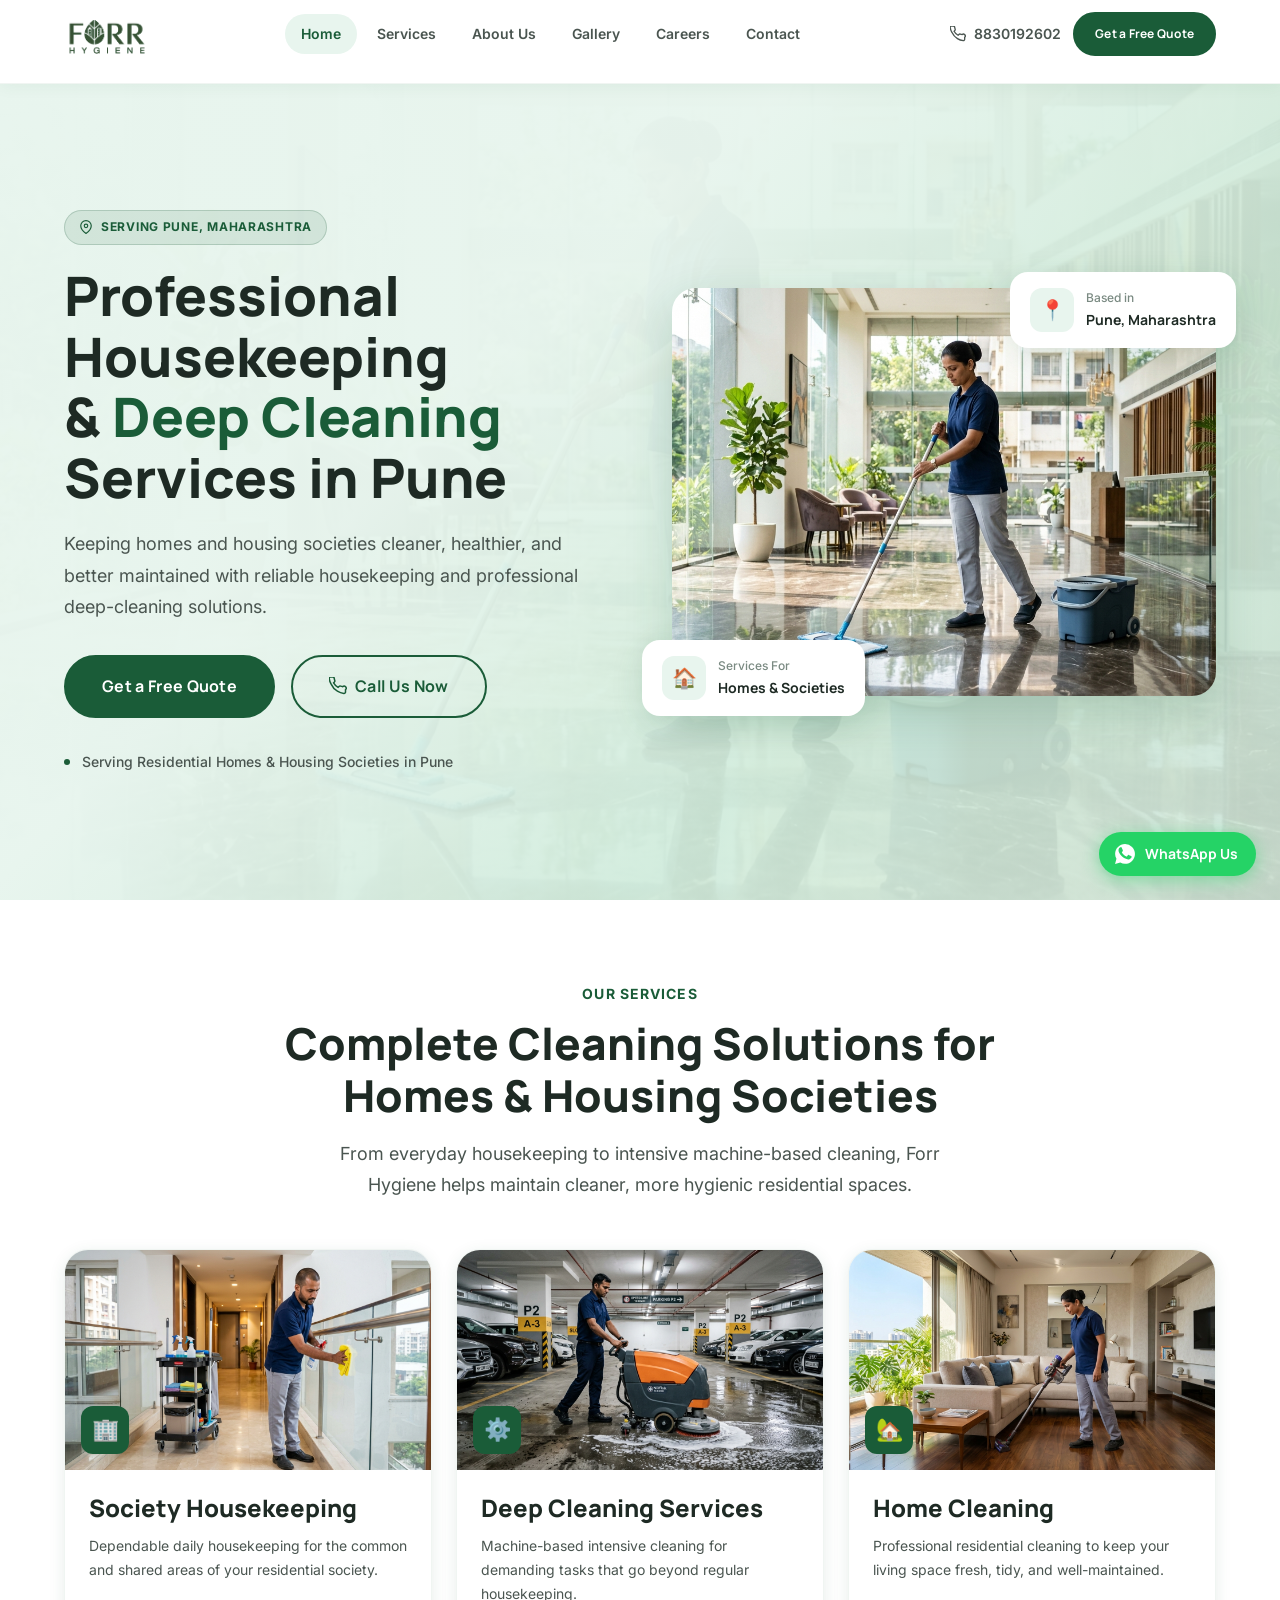
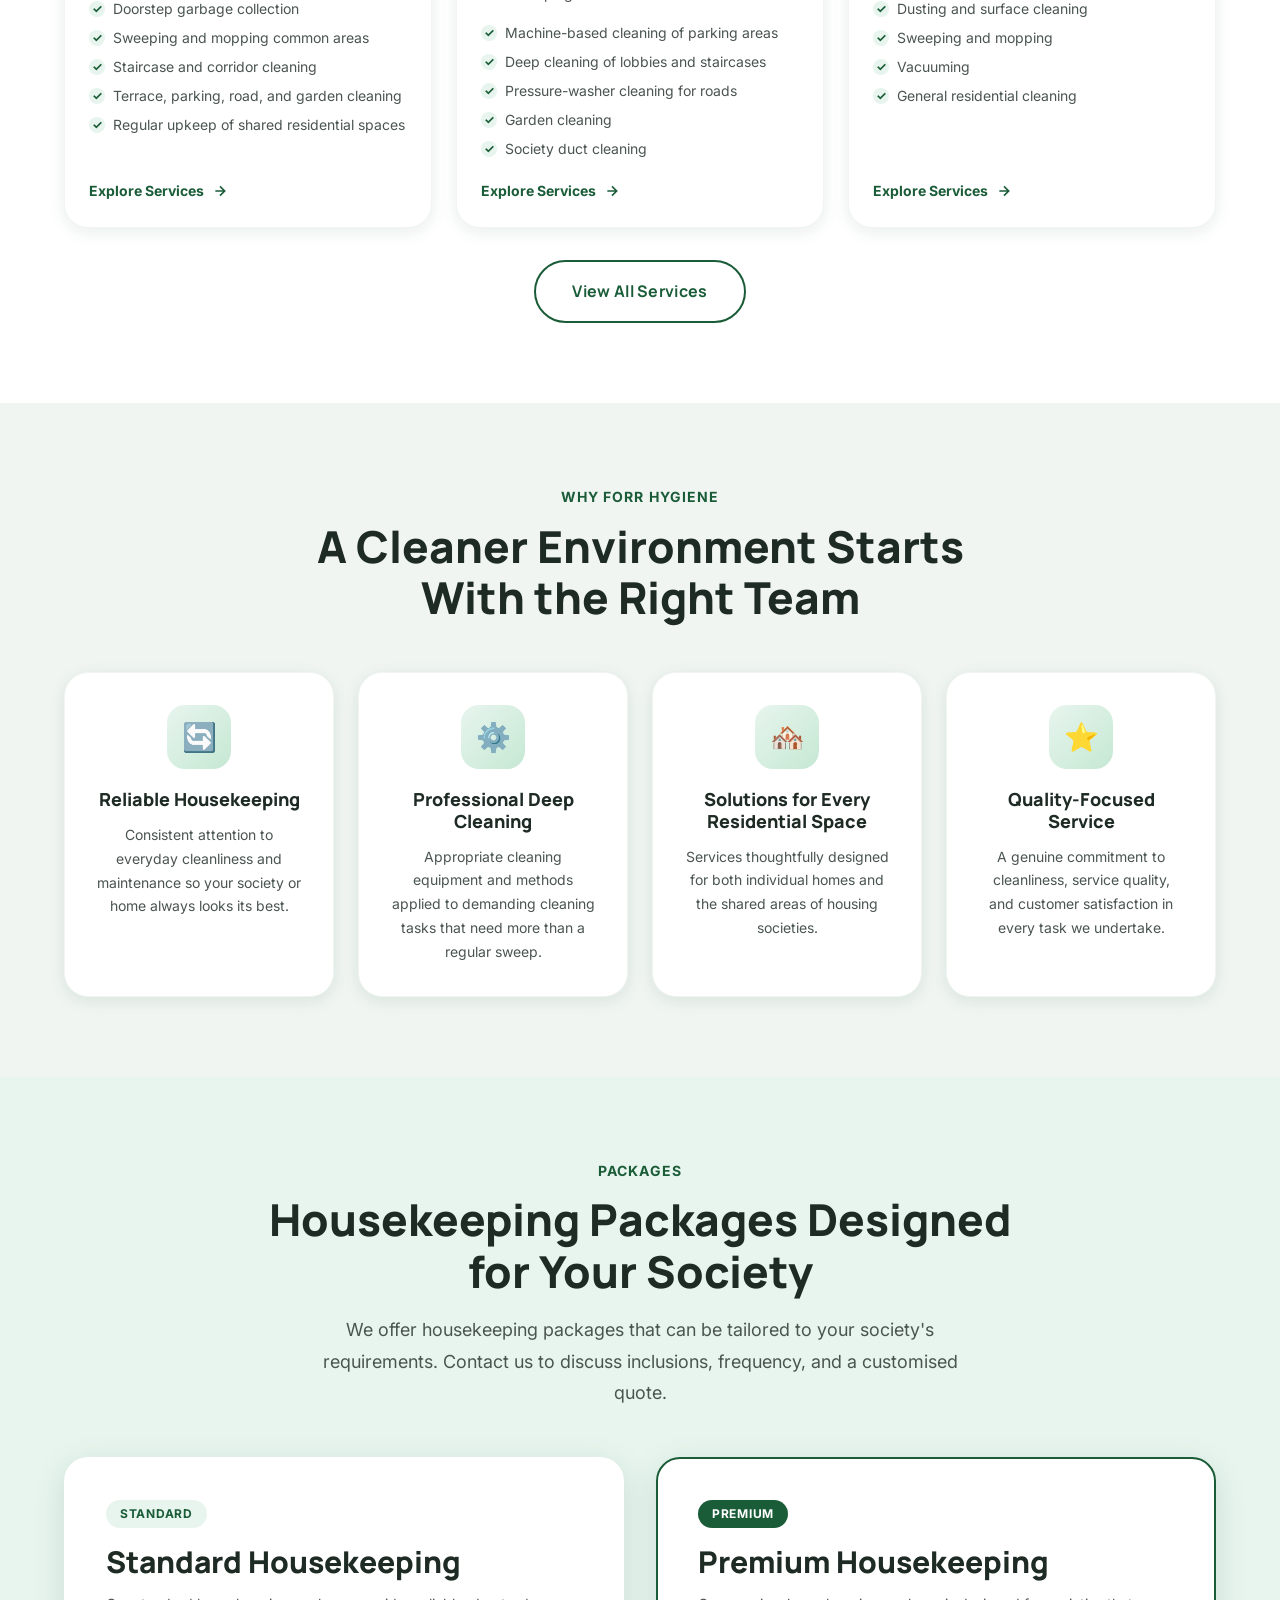
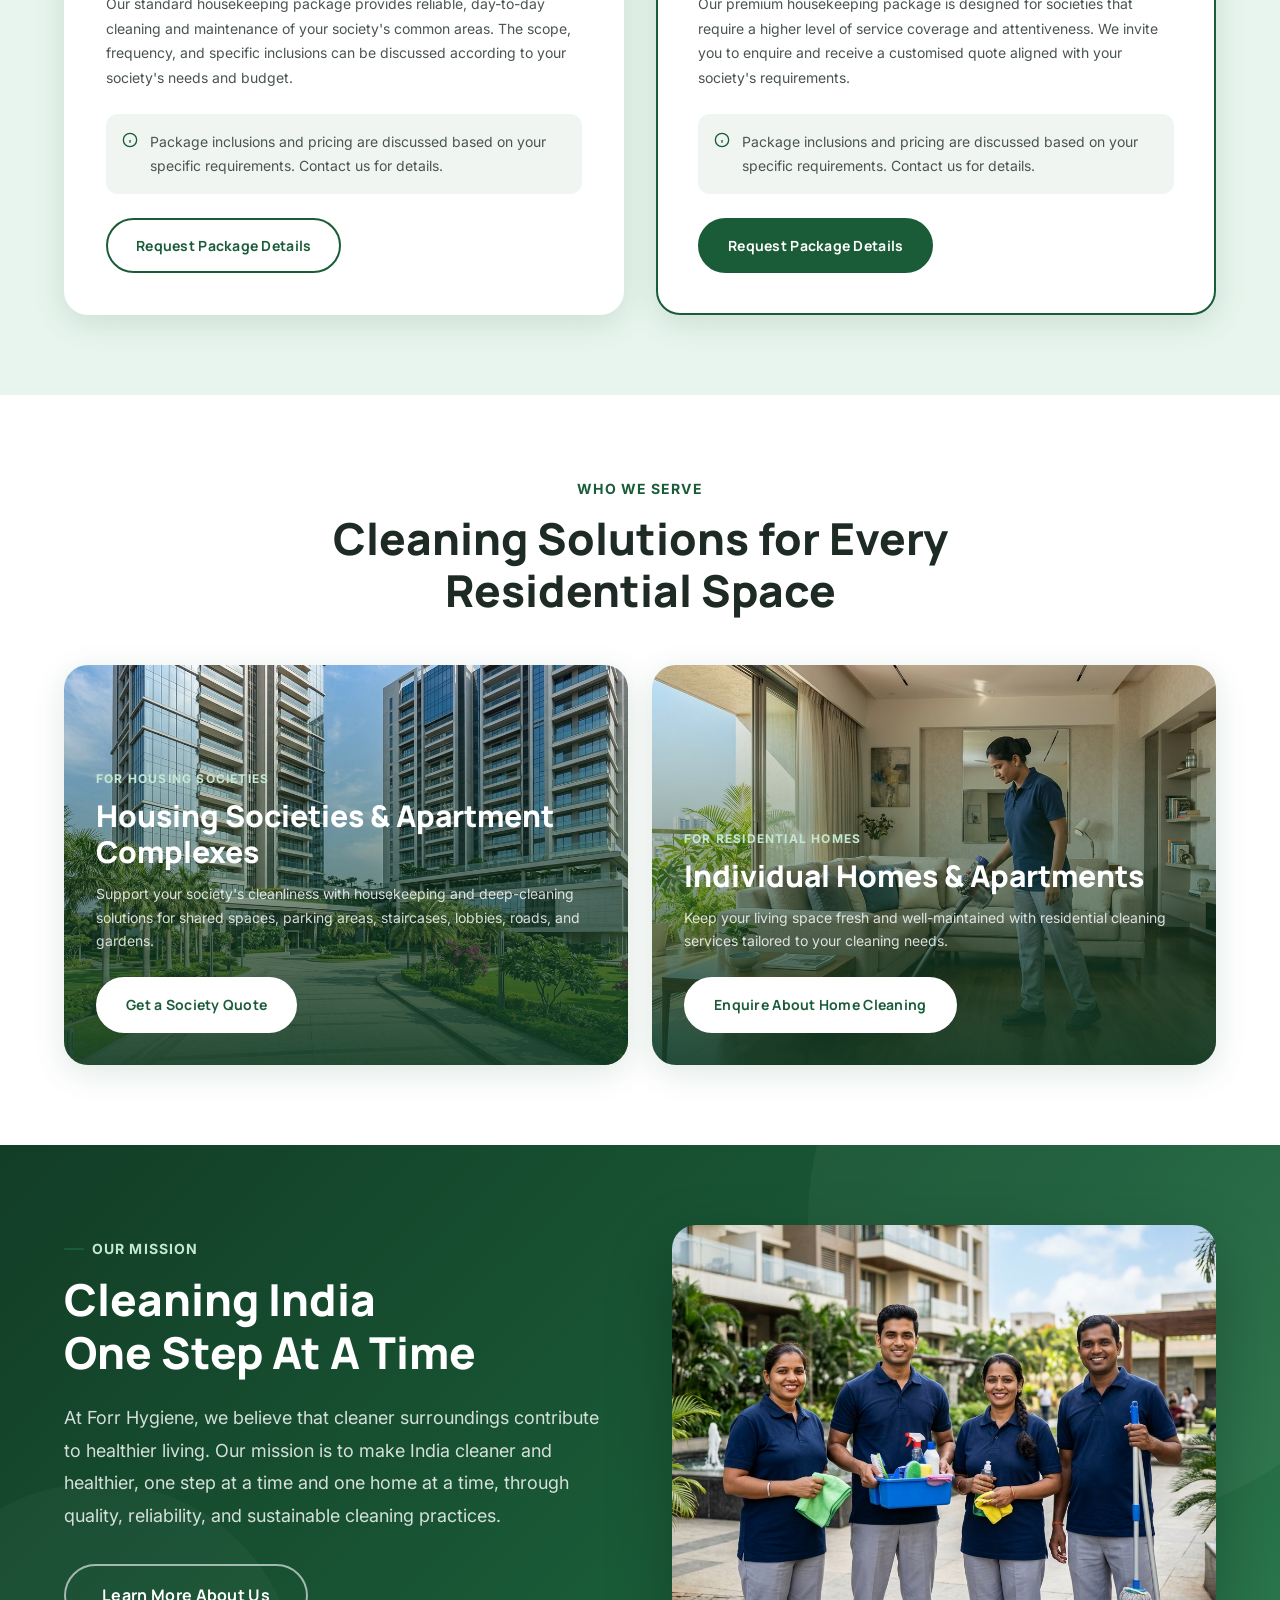
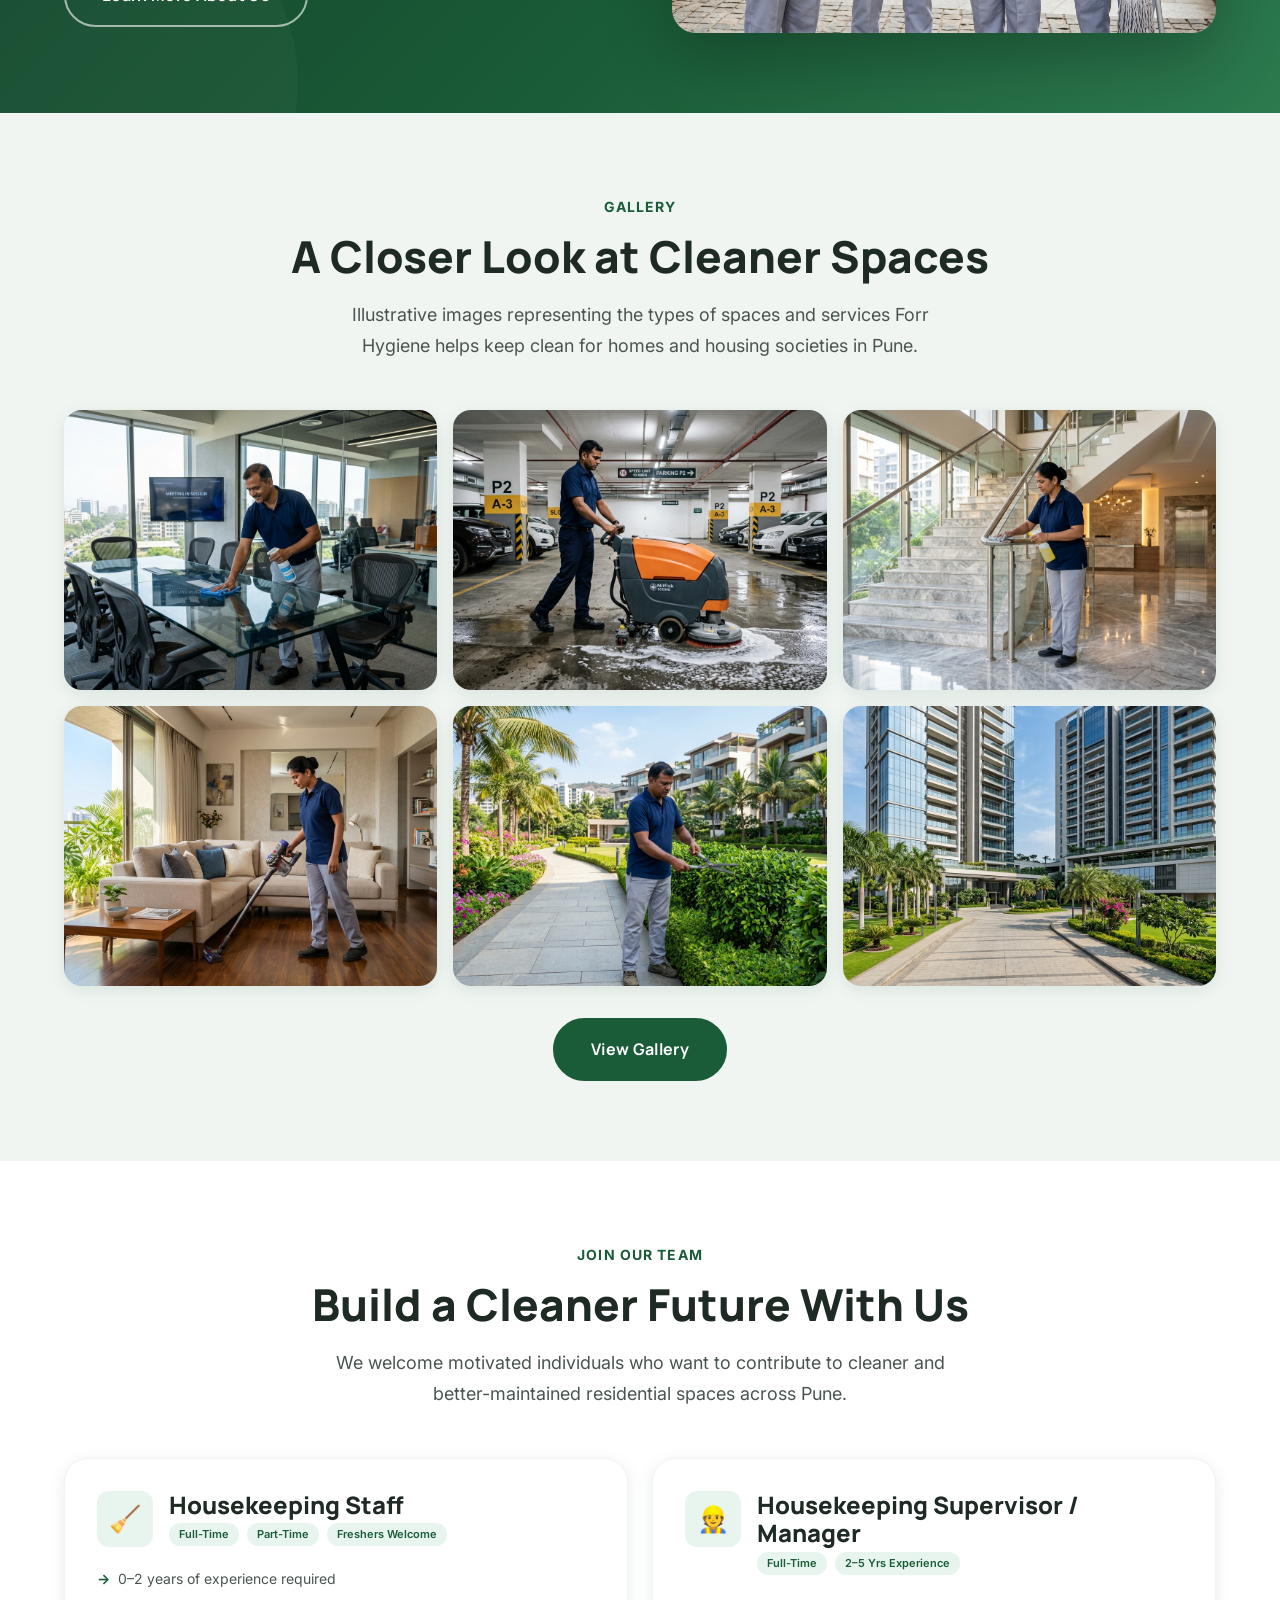
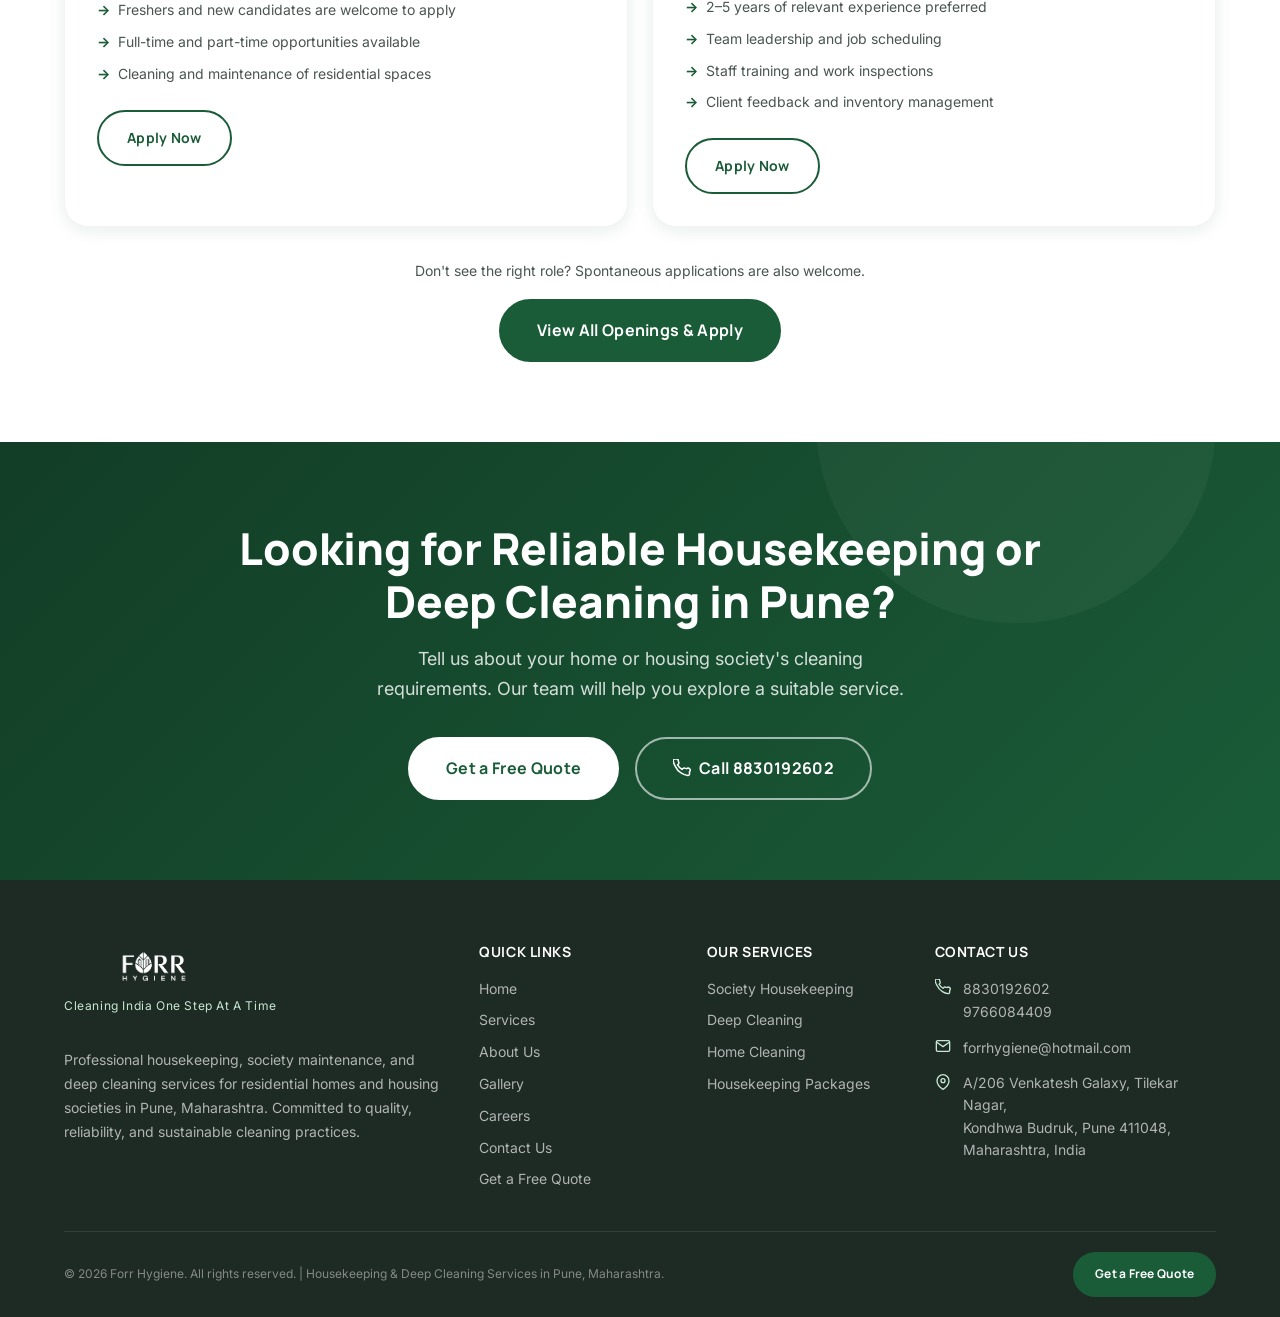
==== commit 4e28d92f: "fix og:image link" ====
--- a/index.html
+++ b/index.html
@@ -13,7 +13,7 @@
   <meta property="og:title" content="Forr Hygiene – Professional Housekeeping & Deep Cleaning in Pune" />
   <meta property="og:description" content="Reliable housekeeping and deep cleaning services for residential homes and housing societies in Pune, Maharashtra." />
   <meta property="og:url" content="https://forrhygiene.vercel.app/" />
-  <meta property="og:image" content="images/hero_cleaning_team.jpg" />
+  <meta property="og:image" content="https://forrhygiene.vercel.app/images/hero_cleaning_team.jpg" />
 
   <!-- Structured Data -->
   <script type="application/ld+json">
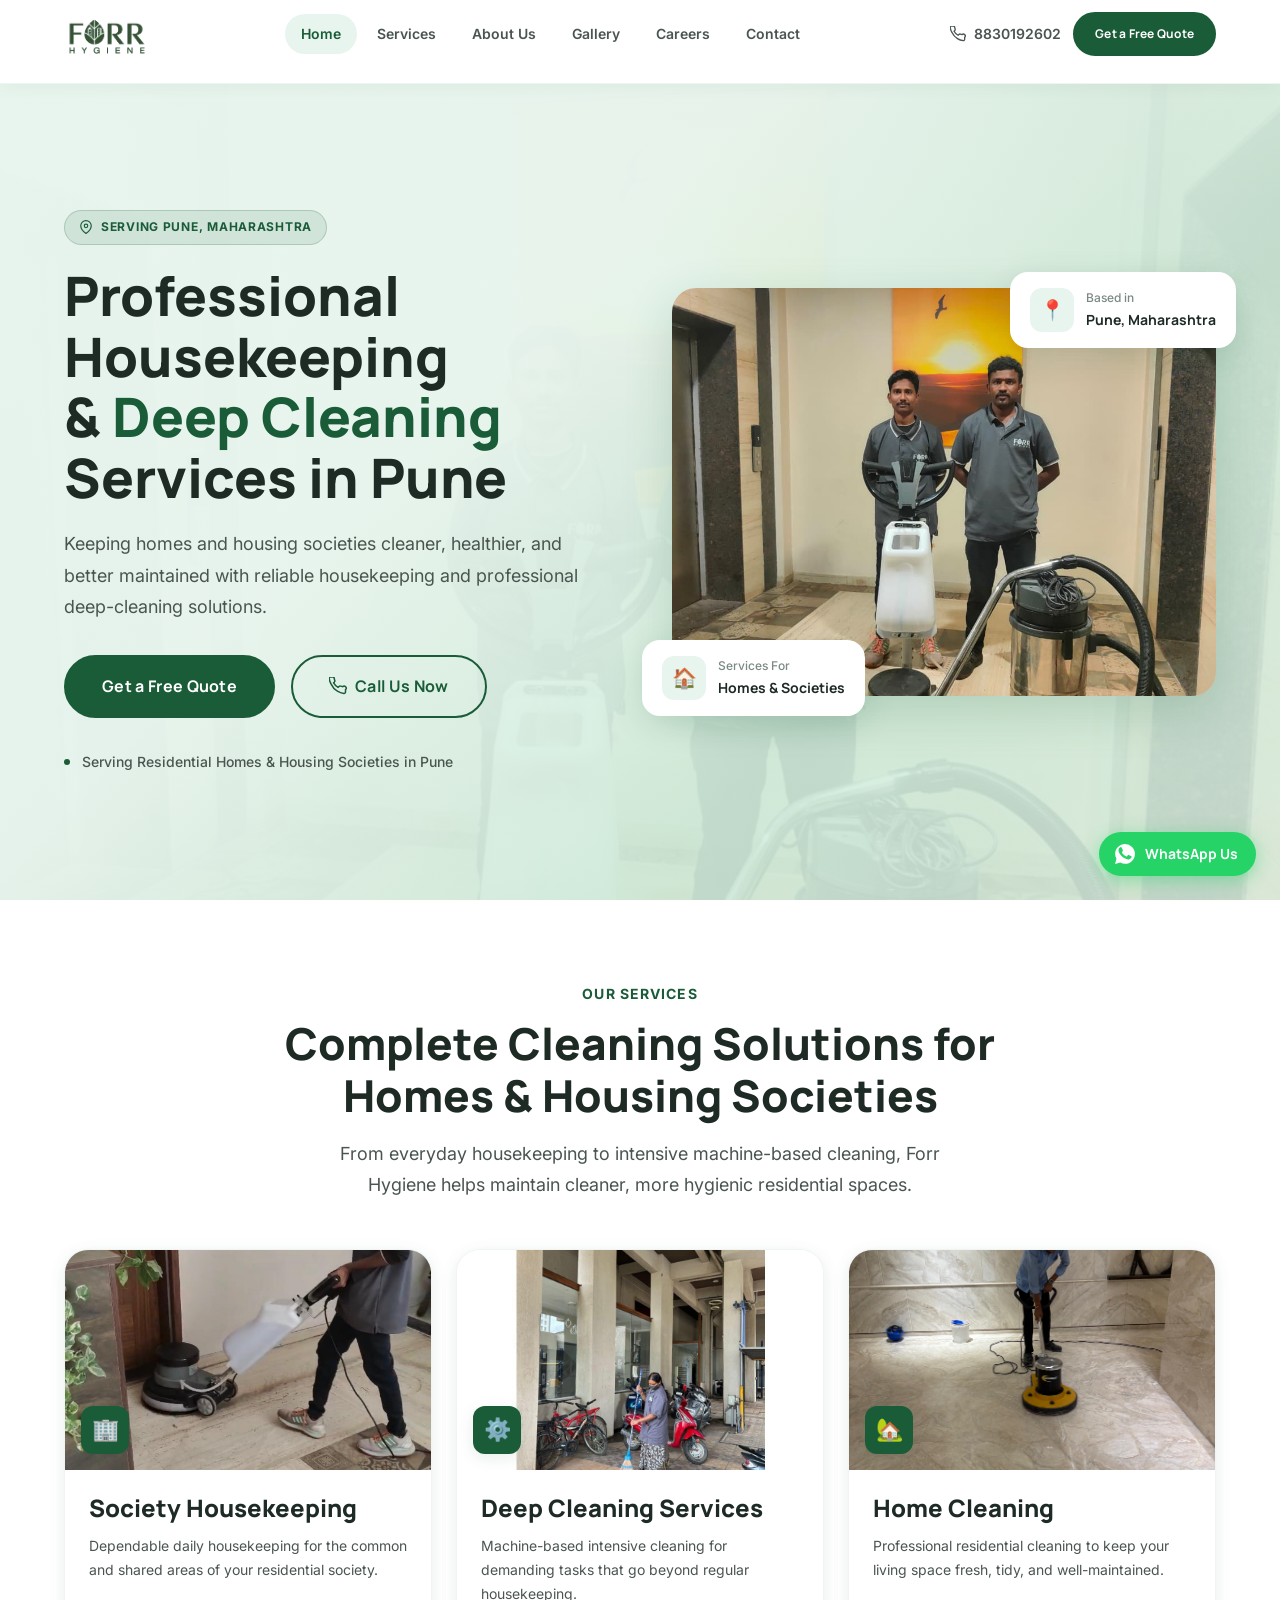
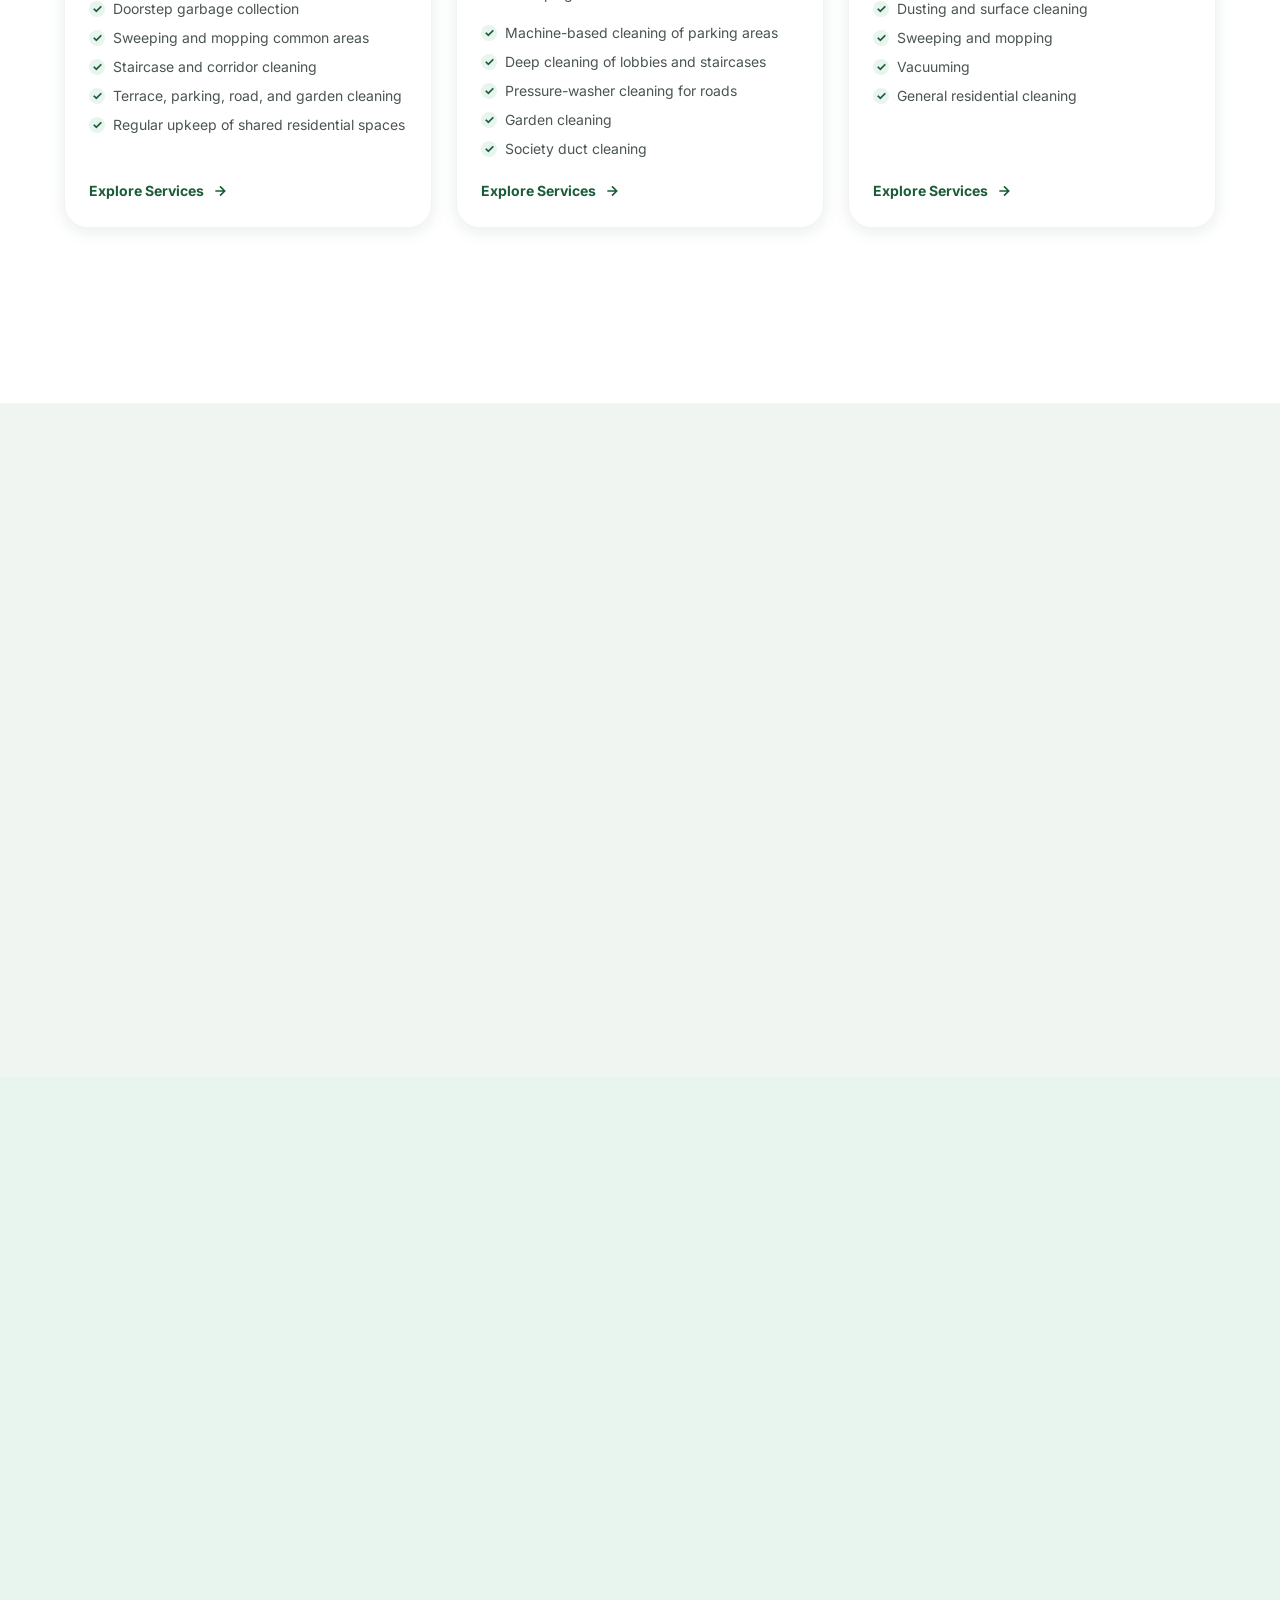
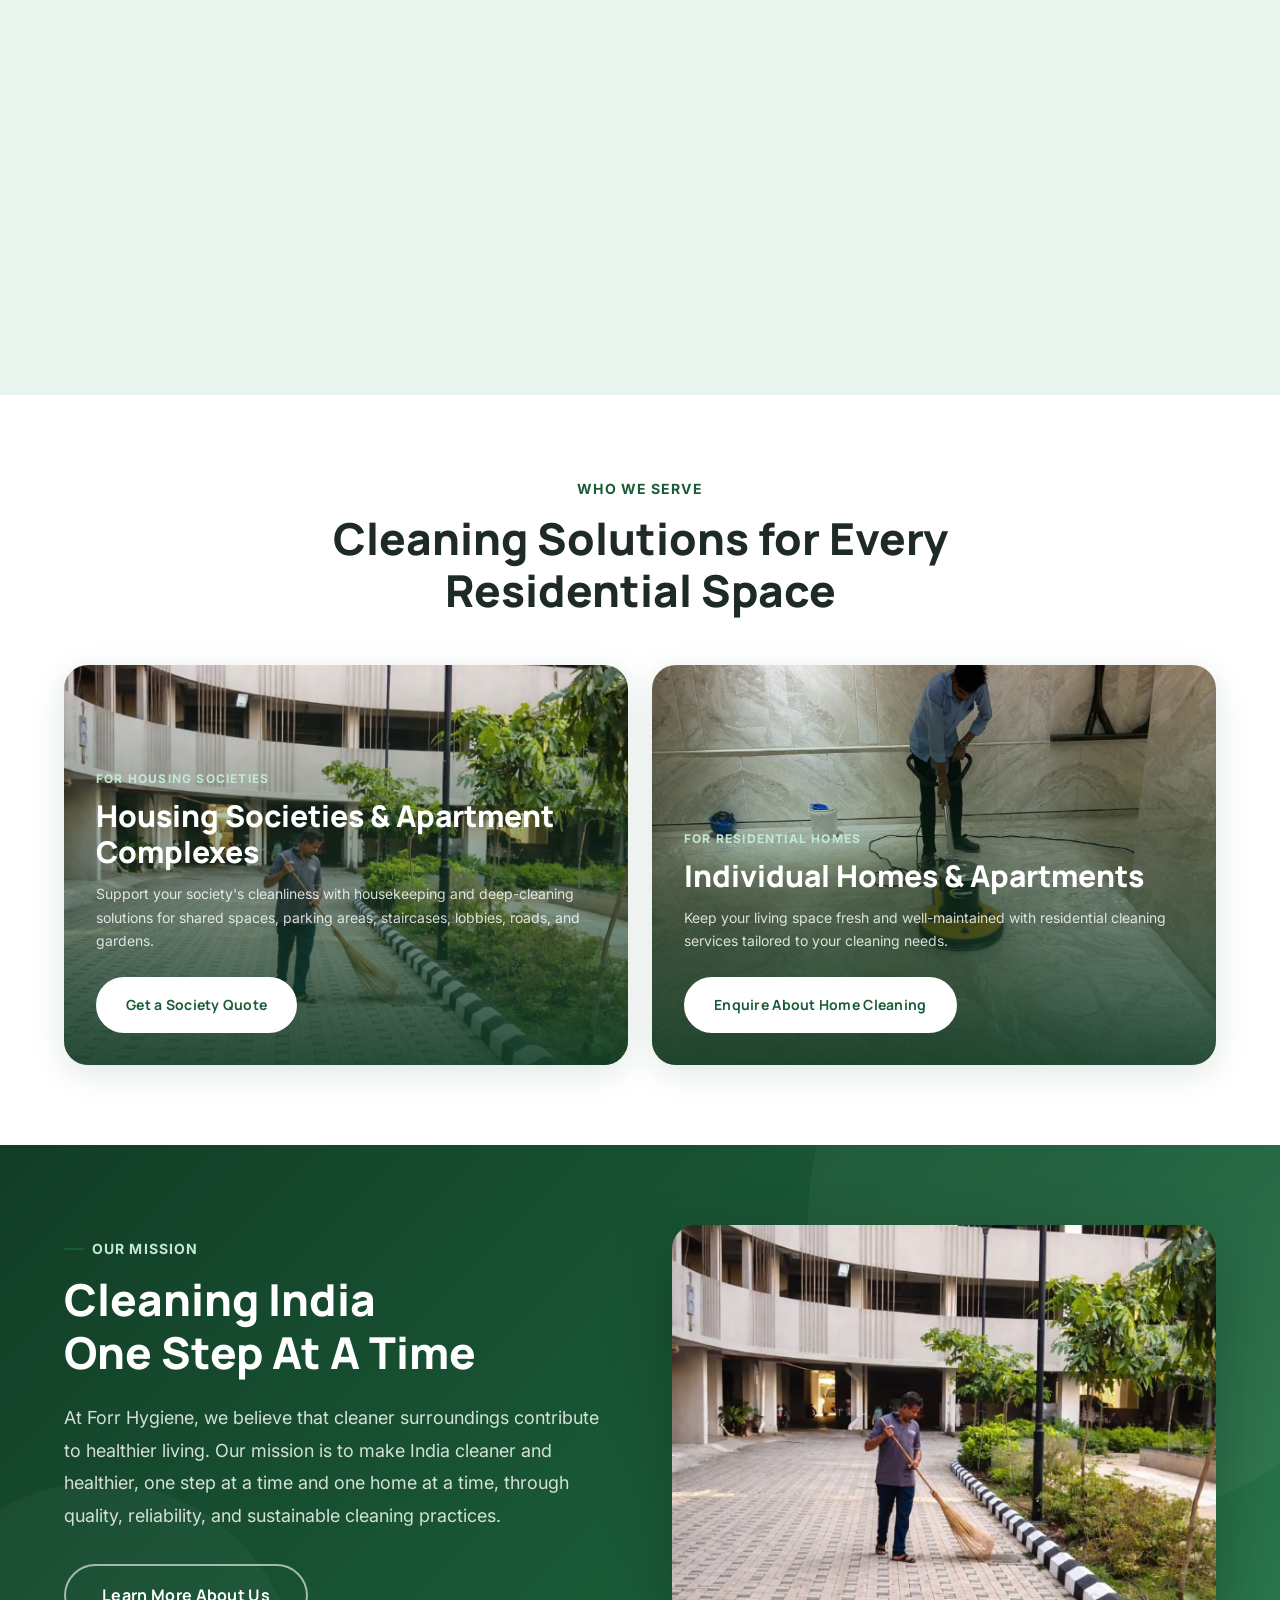
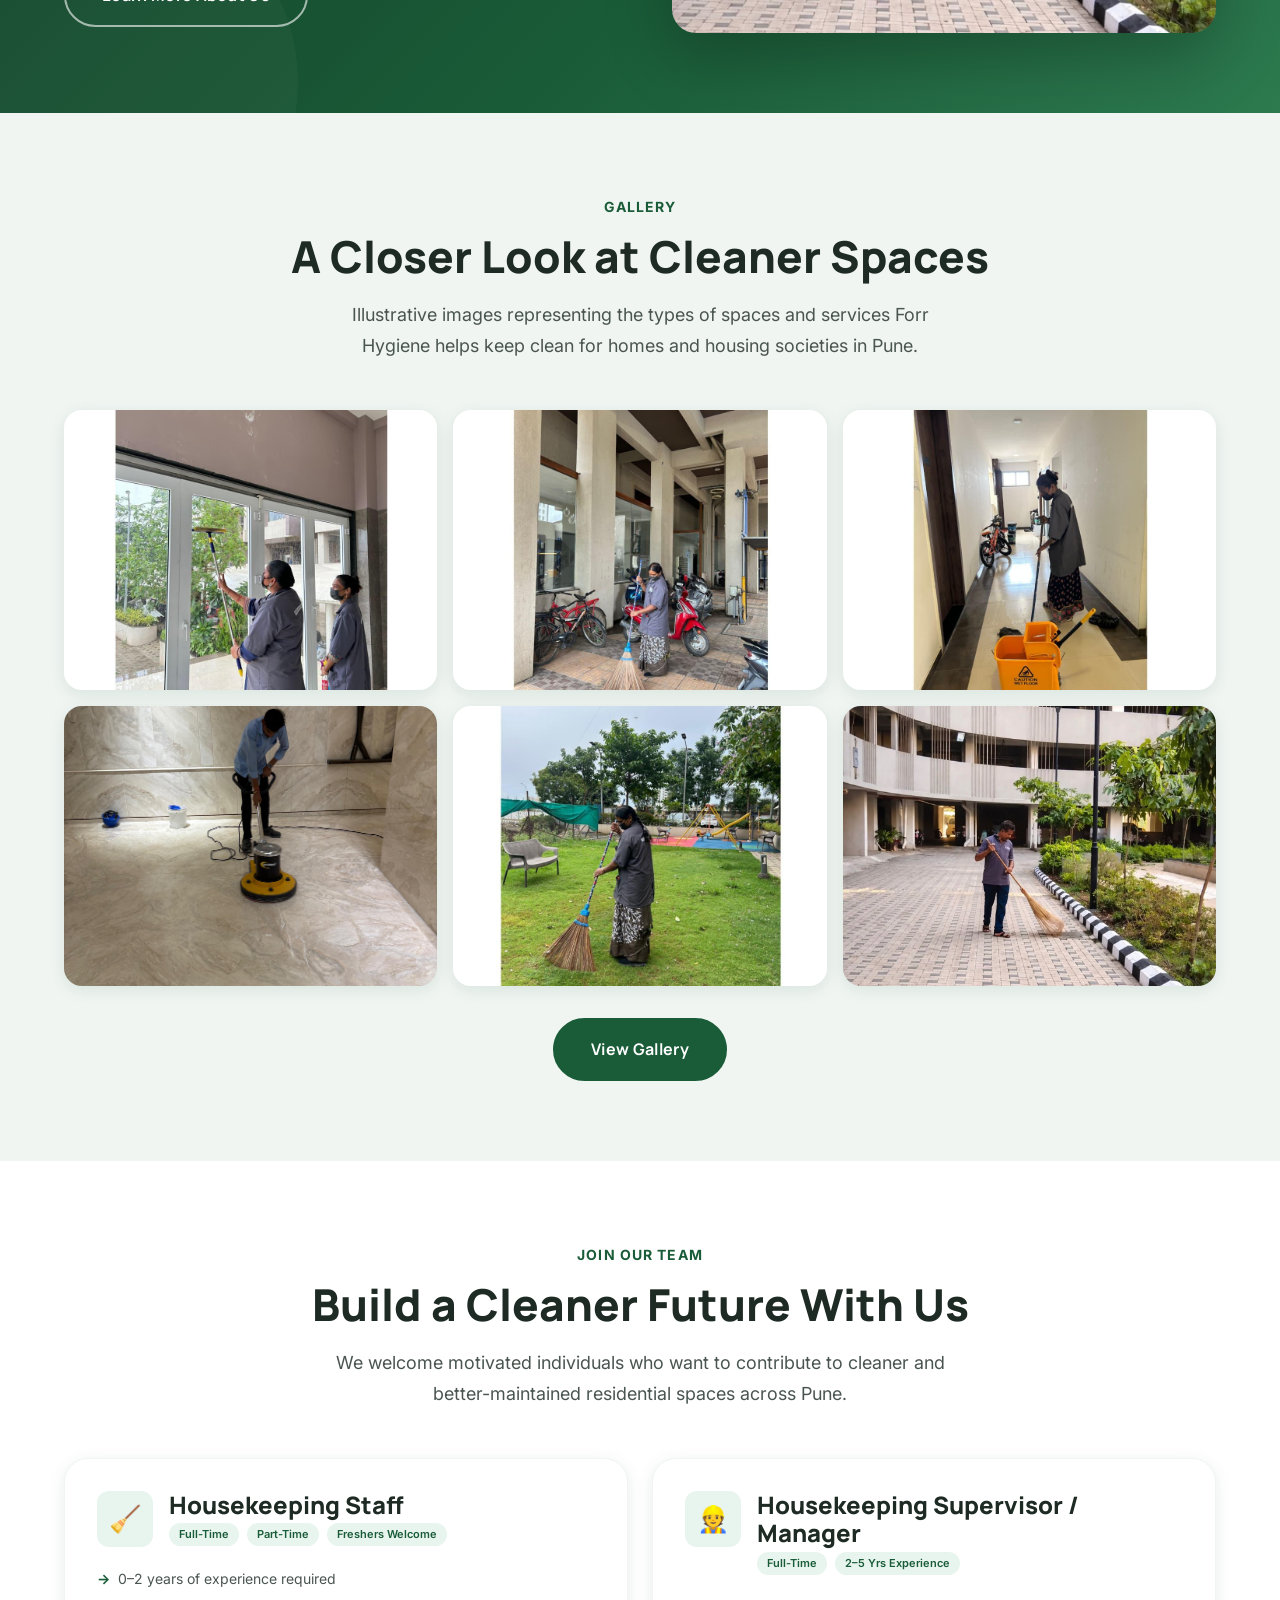
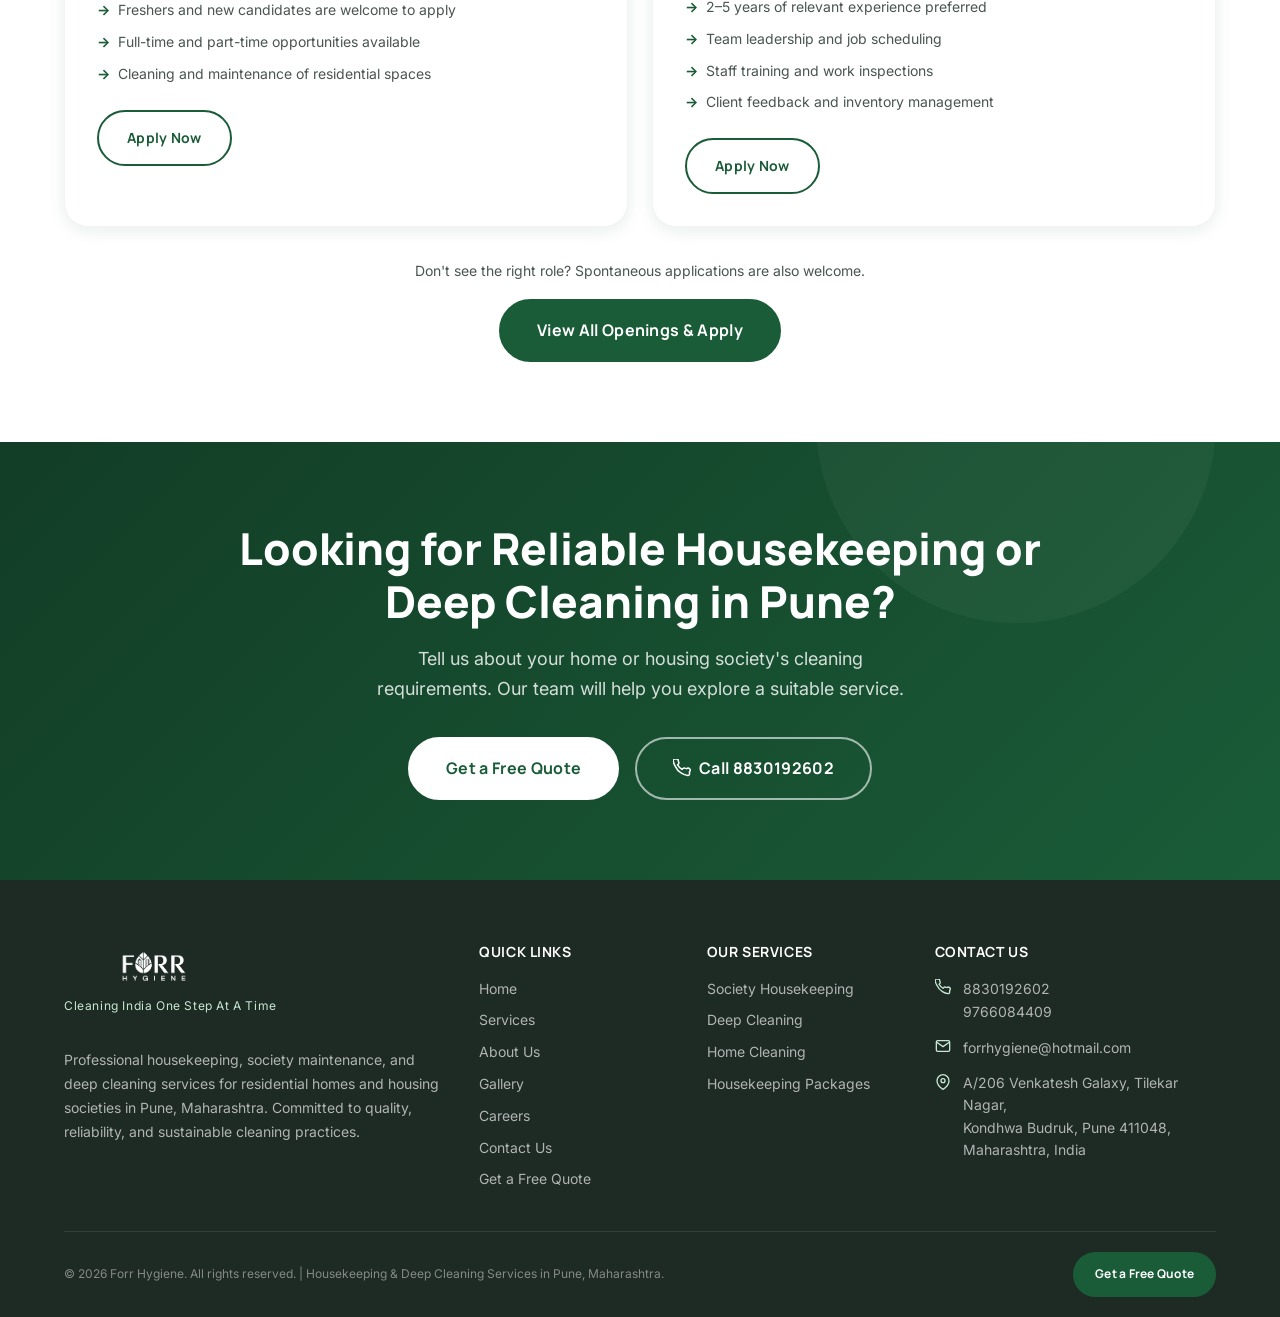
==== commit 6c402a81: "replace all images with real client photos" ====
--- a/index.html
+++ b/index.html
@@ -13,7 +13,7 @@
   <meta property="og:title" content="Forr Hygiene – Professional Housekeeping & Deep Cleaning in Pune" />
   <meta property="og:description" content="Reliable housekeeping and deep cleaning services for residential homes and housing societies in Pune, Maharashtra." />
   <meta property="og:url" content="https://forrhygiene.vercel.app/" />
-  <meta property="og:image" content="https://forrhygiene.vercel.app/images/hero_cleaning_team.jpg" />
+  <meta property="og:image" content="https://forrhygiene.vercel.app/images/hero-cleaning-team-pune.jpg" />
 
   <!-- Structured Data -->
   <script type="application/ld+json">
@@ -110,7 +110,7 @@
 <main id="main-content">
 <section class="hero" aria-label="Hero section">
   <div class="hero-bg" aria-hidden="true">
-    <img src="images/hero_cleaning_team.jpg" alt="" loading="eager" />
+    <img src="images/hero-cleaning-team-pune.jpg" alt="" loading="eager" />
   </div>
 
   <div class="hero-inner">
@@ -149,7 +149,7 @@
     <!-- Image -->
     <div class="hero-image">
       <div class="hero-image-card">
-        <img src="images/hero_cleaning_team.jpg"
+        <img src="images/hero-cleaning-team-pune.jpg"
              alt="Forr Hygiene professional housekeeping team cleaning a modern residential lobby in Pune"
              loading="eager" width="700" height="525" />
       </div>
@@ -195,7 +195,7 @@
       <!-- Card 1: Society Housekeeping -->
       <article class="service-card animate-on-scroll">
         <div class="service-card-image">
-          <img src="images/housekeeping_service.jpg"
+          <img src="images/housekeeping-floor-cleaning-pune.jpg"
                alt="Professional housekeeper maintaining residential corridors with housekeeping trolley in Pune"
                loading="lazy" width="600" height="400" />
           <div class="service-card-icon" aria-hidden="true">🏢</div>
@@ -222,7 +222,7 @@
       <!-- Card 2: Deep Cleaning -->
       <article class="service-card animate-on-scroll">
         <div class="service-card-image">
-          <img src="images/deep_cleaning_parking.jpg"
+          <img src="images/parking-cleaning-society-pune.jpg"
                alt="Industrial floor scrubber machine deep cleaning parking area of a residential society in Pune"
                loading="lazy" width="600" height="400" />
           <div class="service-card-icon" aria-hidden="true">⚙️</div>
@@ -249,7 +249,7 @@
       <!-- Card 3: Home Cleaning -->
       <article class="service-card animate-on-scroll">
         <div class="service-card-image">
-          <img src="images/home_cleaning_service.jpg"
+          <img src="images/floor-scrubbing-marble-pune.jpg"
                alt="Forr Hygiene housekeeper vacuuming a modern residential apartment in Pune"
                loading="lazy" width="600" height="400" />
           <div class="service-card-icon" aria-hidden="true">🏡</div>
@@ -402,7 +402,7 @@
       <!-- Housing Societies -->
       <div class="serve-card animate-on-scroll">
         <div class="serve-card-img" aria-hidden="true">
-          <img src="images/society_exterior.jpg"
+          <img src="images/society-road-sweeping-pune.jpg"
                alt="Modern residential housing society in Pune with clean landscaped garden and parking" loading="lazy" />
         </div>
         <div class="serve-card-overlay" aria-hidden="true"></div>
@@ -420,7 +420,7 @@
       <!-- Residential Homes -->
       <div class="serve-card animate-on-scroll">
         <div class="serve-card-img" aria-hidden="true">
-          <img src="images/home_cleaning_service.jpg"
+          <img src="images/floor-scrubbing-marble-pune.jpg"
                alt="Forr Hygiene housekeeper providing professional home cleaning service in a residential apartment" loading="lazy" />
         </div>
         <div class="serve-card-overlay" aria-hidden="true"></div>
@@ -460,7 +460,7 @@
       </div>
 
       <div class="mission-image animate-on-scroll">
-        <img src="images/about_team_photo.jpg"
+        <img src="images/society-road-sweeping-pune.jpg"
              alt="Forr Hygiene professional housekeeping team in green uniforms in front of a residential society in Pune"
              loading="lazy" width="600" height="450" />
       </div>
@@ -485,7 +485,7 @@
 
     <div class="gallery-grid">
       <div class="gallery-item animate-on-scroll">
-        <img src="images/office_commercial_cleaning.jpg"
+        <img src="images/glass-cleaning-service-pune.jpg"
              alt="Professional commercial office cleaning and sanitization in Pune IT park" loading="lazy" />
         <div class="gallery-item-overlay" aria-hidden="true">
           <span class="gallery-item-icon">🔍</span>
@@ -493,7 +493,7 @@
       </div>
 
       <div class="gallery-item animate-on-scroll">
-        <img src="images/deep_cleaning_parking.jpg"
+        <img src="images/parking-cleaning-society-pune.jpg"
              alt="Machine-based deep cleaning of a parking area in a residential housing society" loading="lazy" />
         <div class="gallery-item-overlay" aria-hidden="true">
           <span class="gallery-item-icon">🔍</span>
@@ -501,7 +501,7 @@
       </div>
 
       <div class="gallery-item animate-on-scroll">
-        <img src="images/clean_staircase.jpg"
+        <img src="images/lobby-corridor-cleaning-pune.jpg"
              alt="Spotlessly clean marble staircase and corridor in a modern residential apartment building" loading="lazy" />
         <div class="gallery-item-overlay" aria-hidden="true">
           <span class="gallery-item-icon">🔍</span>
@@ -509,7 +509,7 @@
       </div>
 
       <div class="gallery-item animate-on-scroll">
-        <img src="images/home_cleaning_service.jpg"
+        <img src="images/floor-scrubbing-marble-pune.jpg"
              alt="Professional home cleaning service in a residential apartment in Pune" loading="lazy" />
         <div class="gallery-item-overlay" aria-hidden="true">
           <span class="gallery-item-icon">🔍</span>
@@ -517,7 +517,7 @@
       </div>
 
       <div class="gallery-item animate-on-scroll">
-        <img src="images/garden_cleaning.jpg"
+        <img src="images/garden-cleaning-society-pune.jpg"
              alt="Garden and landscape maintenance of a residential housing society complex" loading="lazy" />
         <div class="gallery-item-overlay" aria-hidden="true">
           <span class="gallery-item-icon">🔍</span>
@@ -525,7 +525,7 @@
       </div>
 
       <div class="gallery-item animate-on-scroll">
-        <img src="images/society_exterior.jpg"
+        <img src="images/society-road-sweeping-pune.jpg"
              alt="Modern clean residential housing society exterior with maintained garden in Pune" loading="lazy" />
         <div class="gallery-item-overlay" aria-hidden="true">
           <span class="gallery-item-icon">🔍</span>
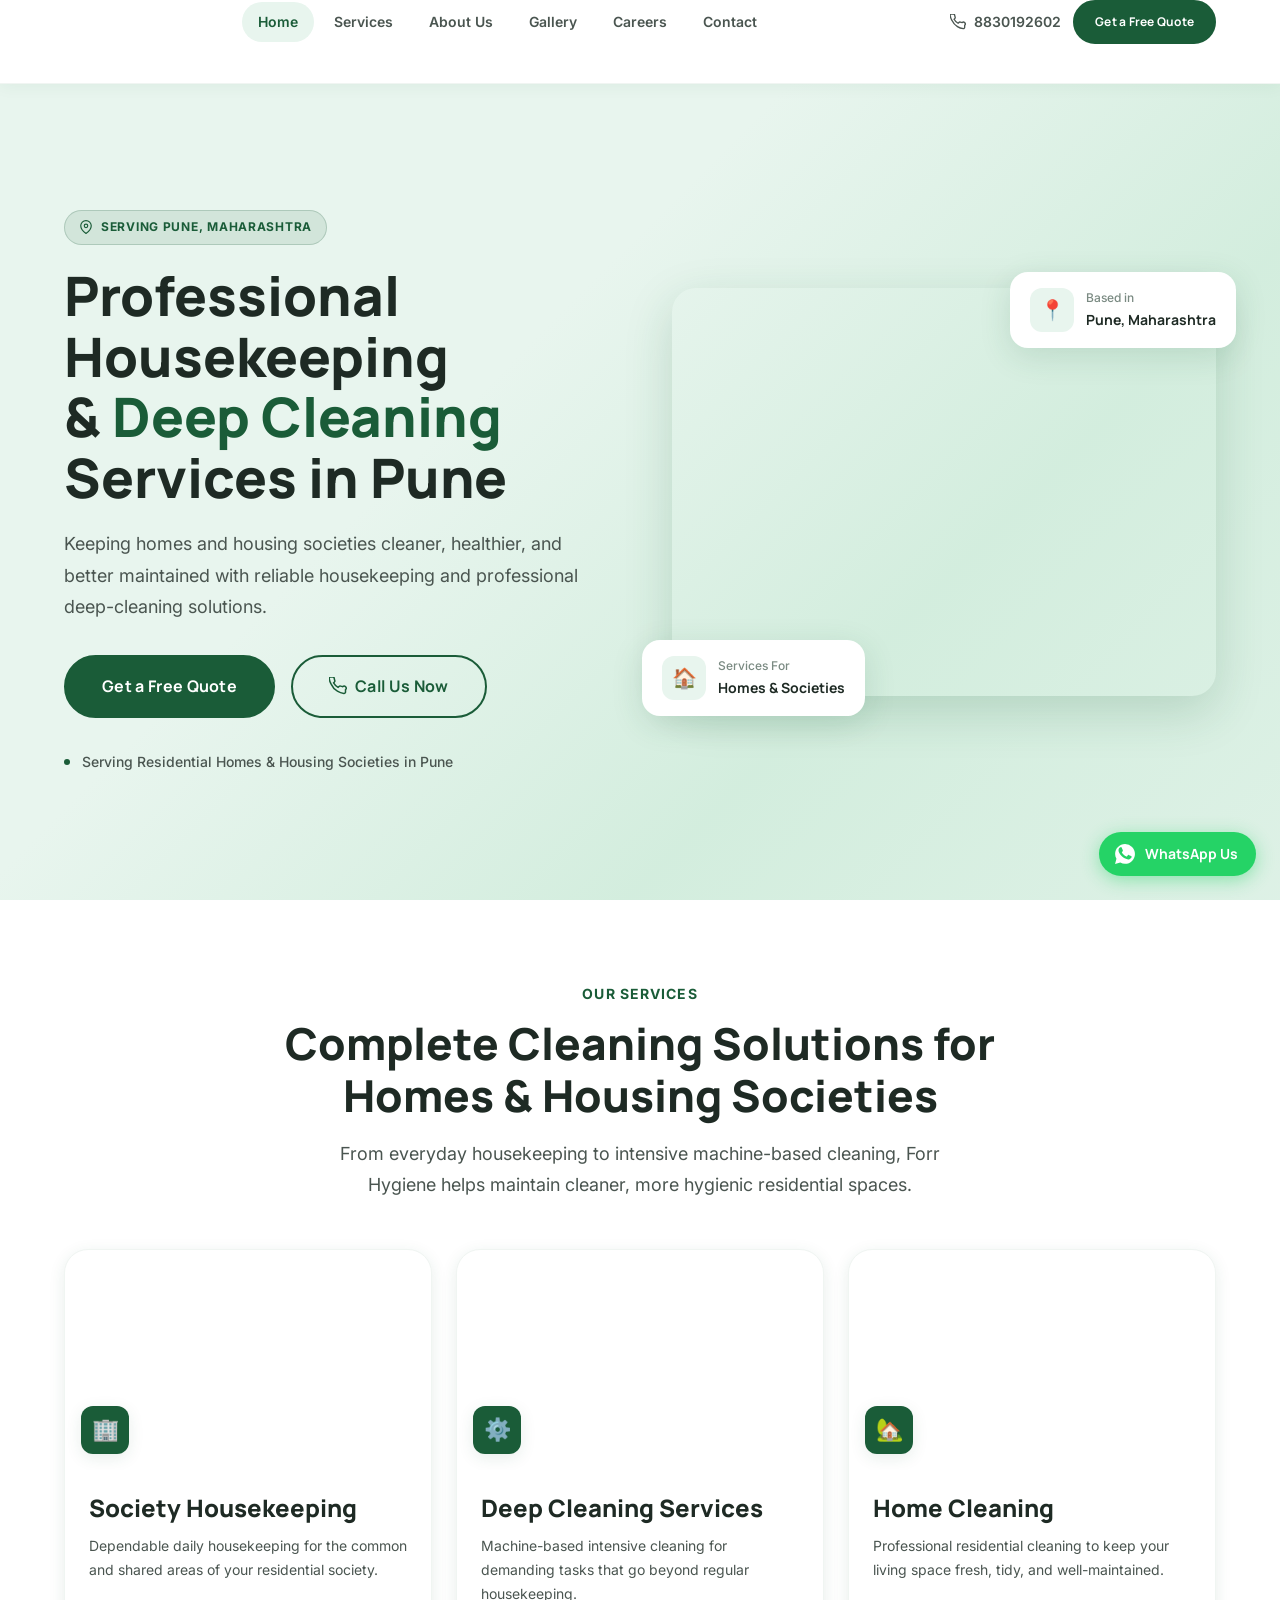
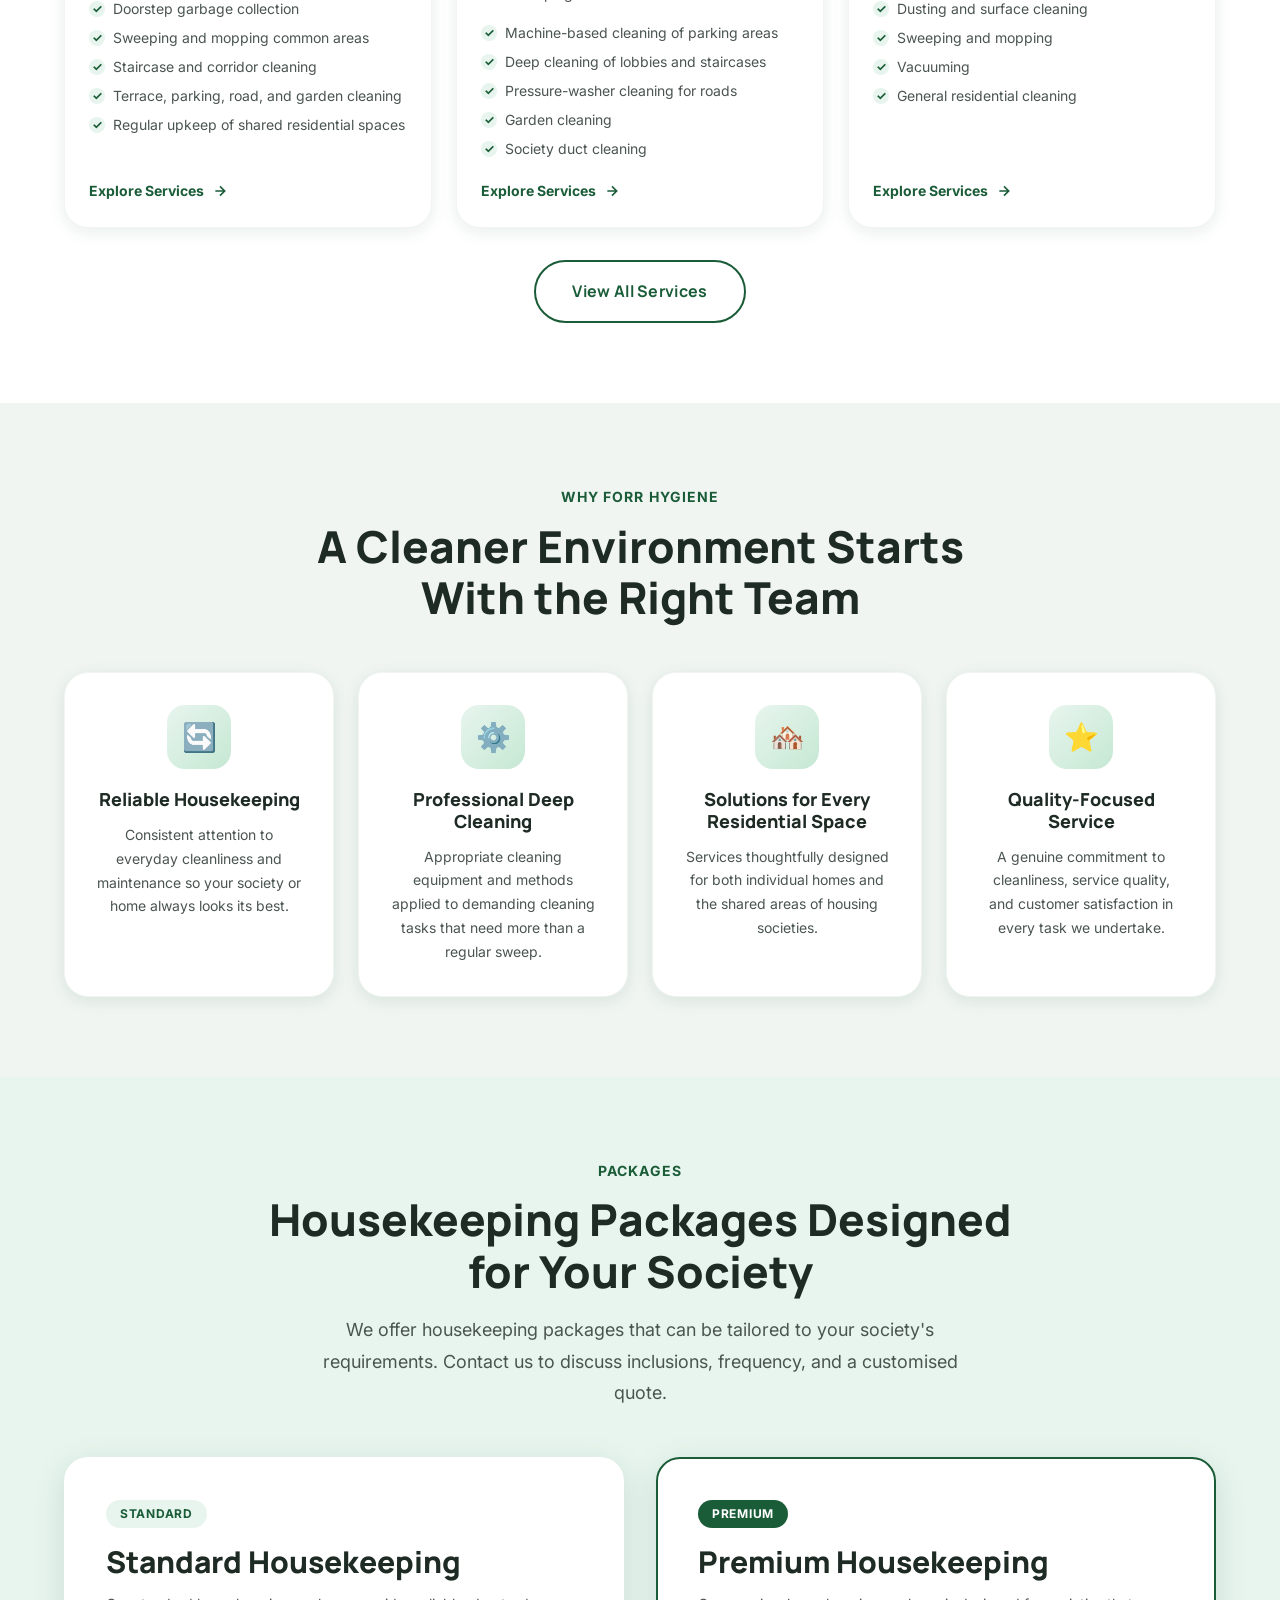
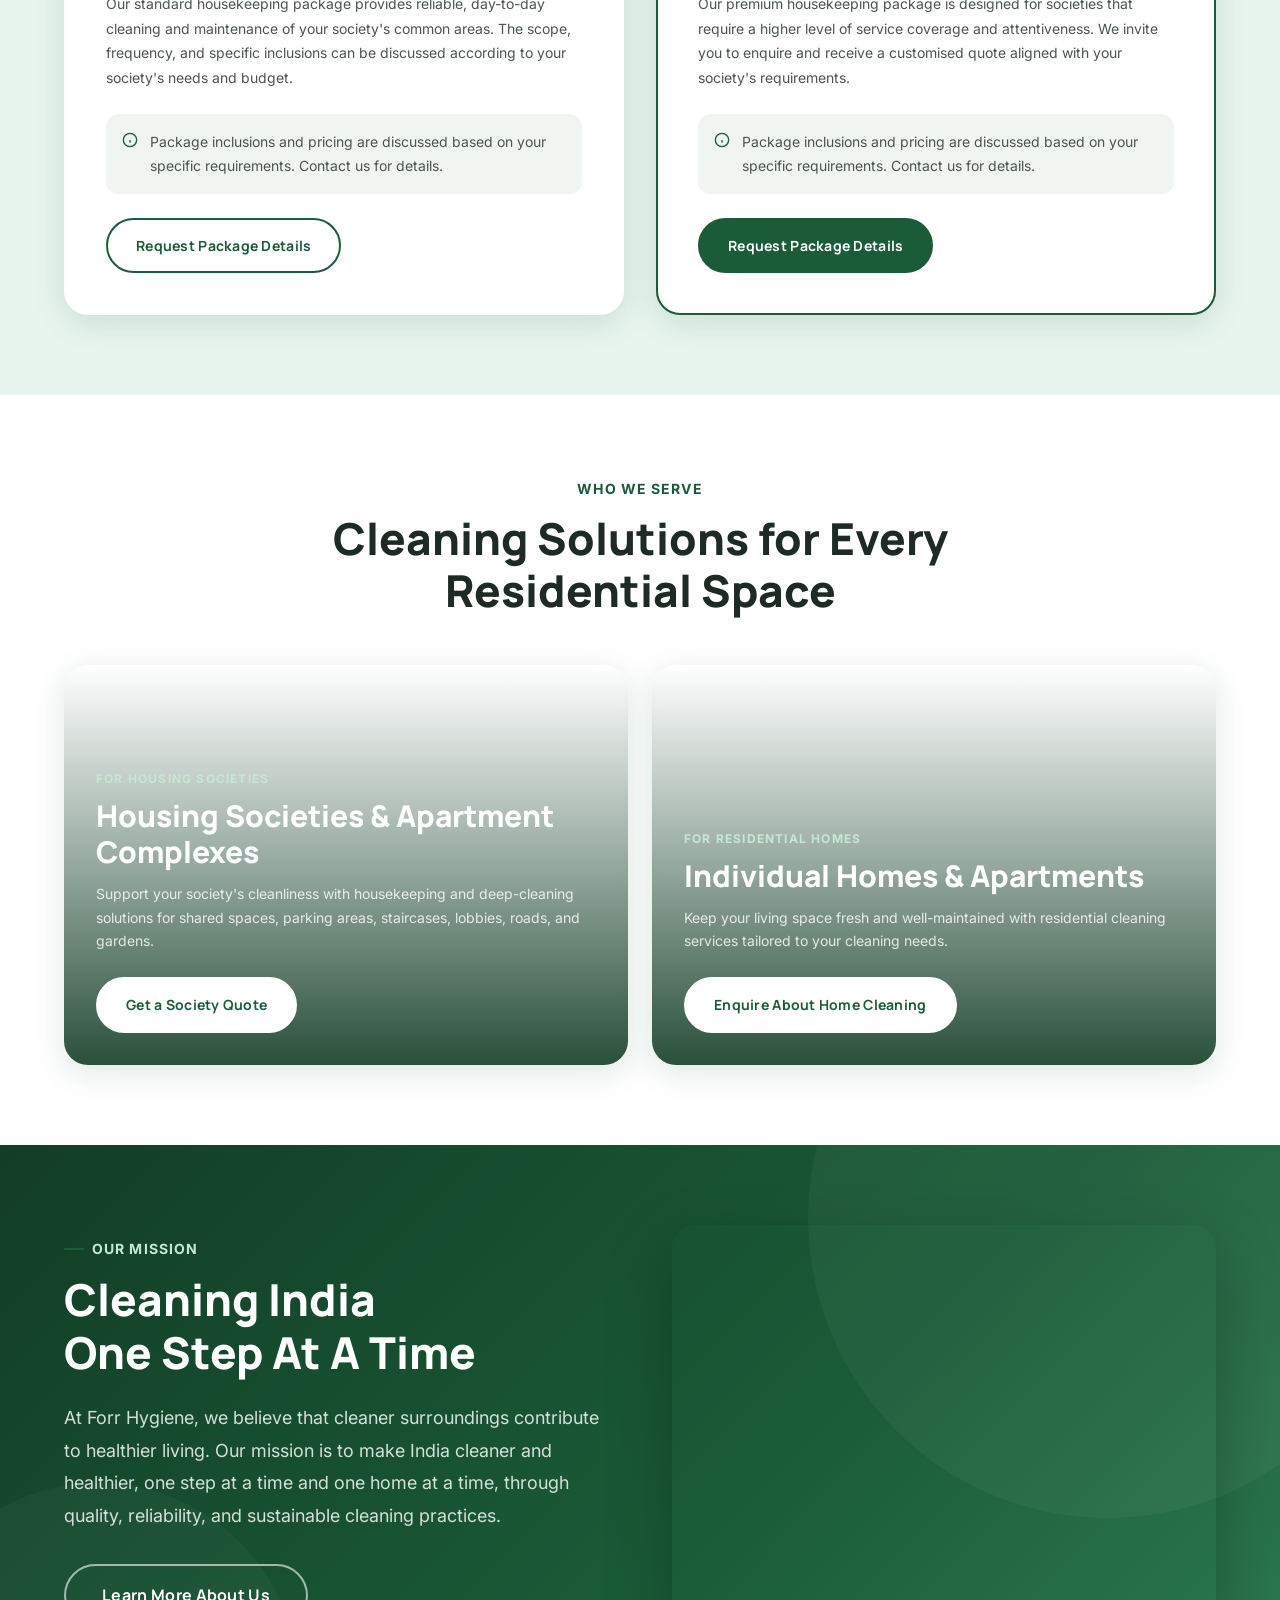
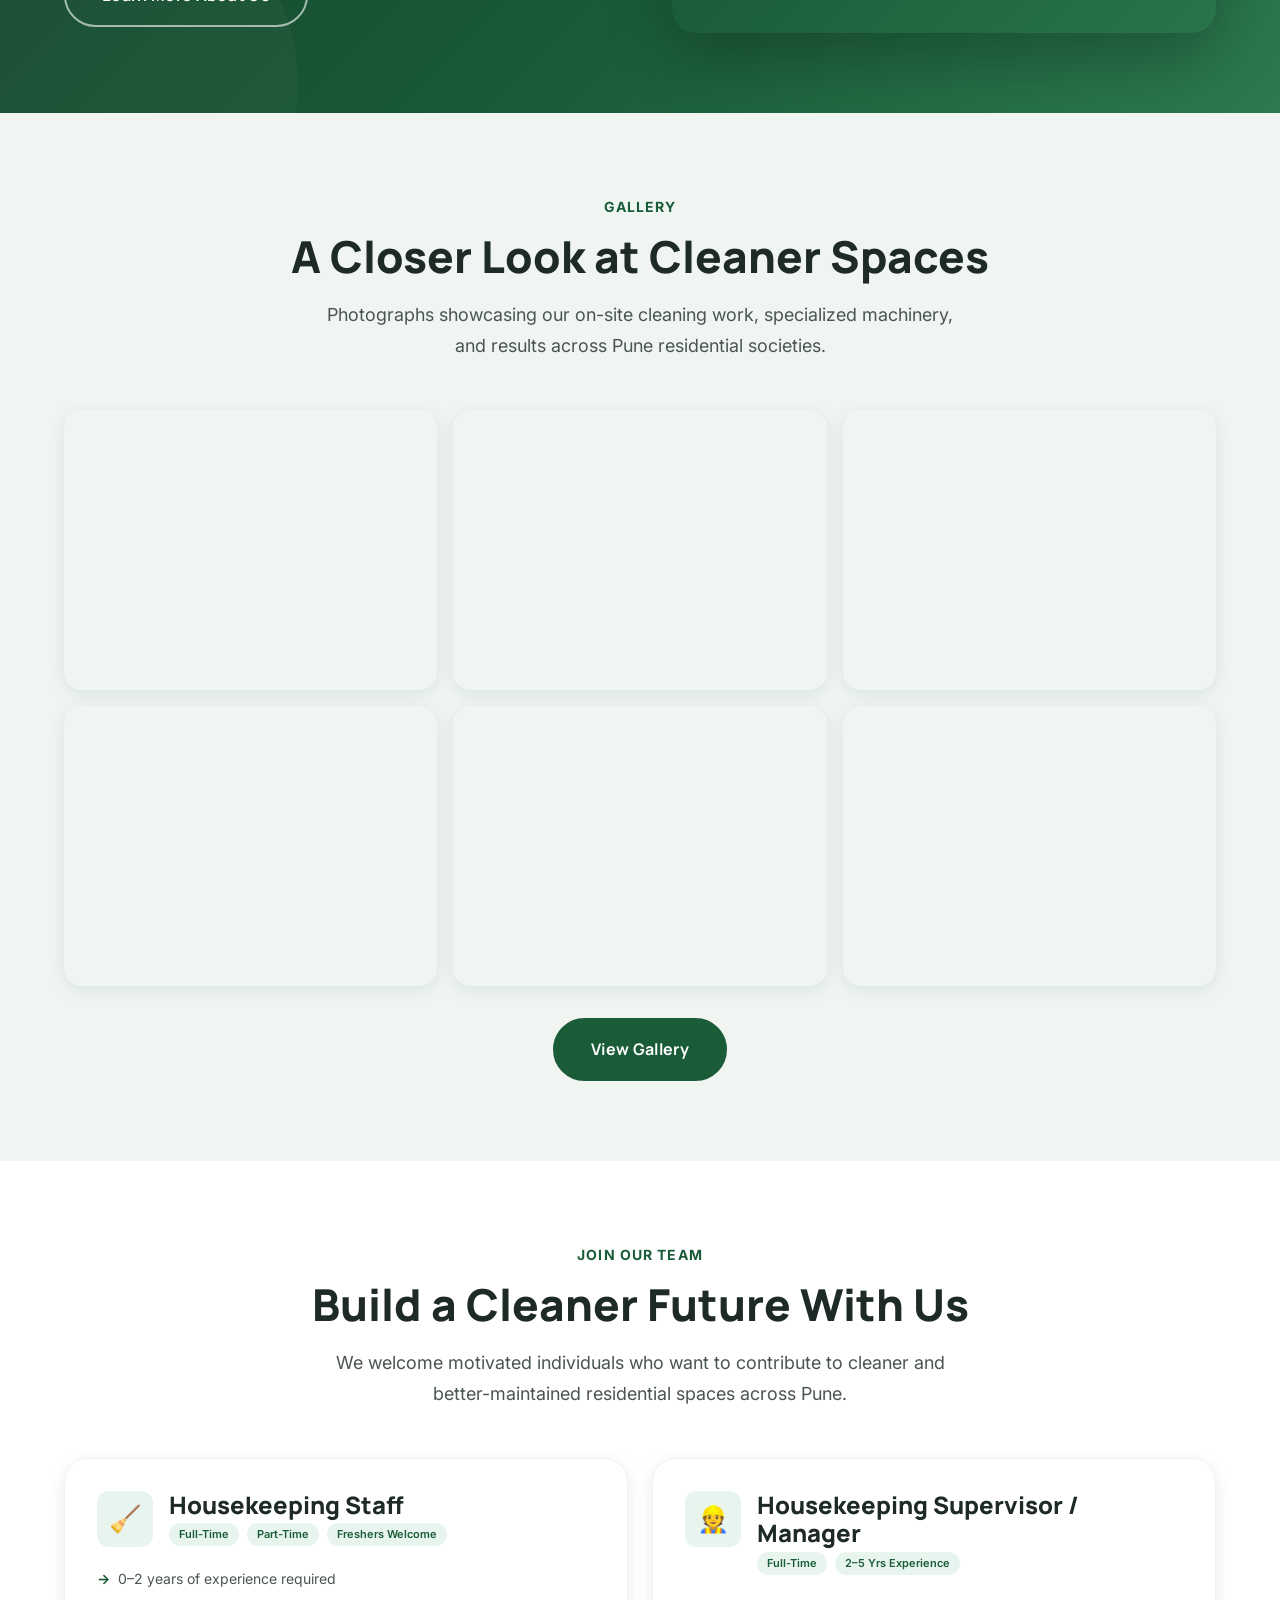
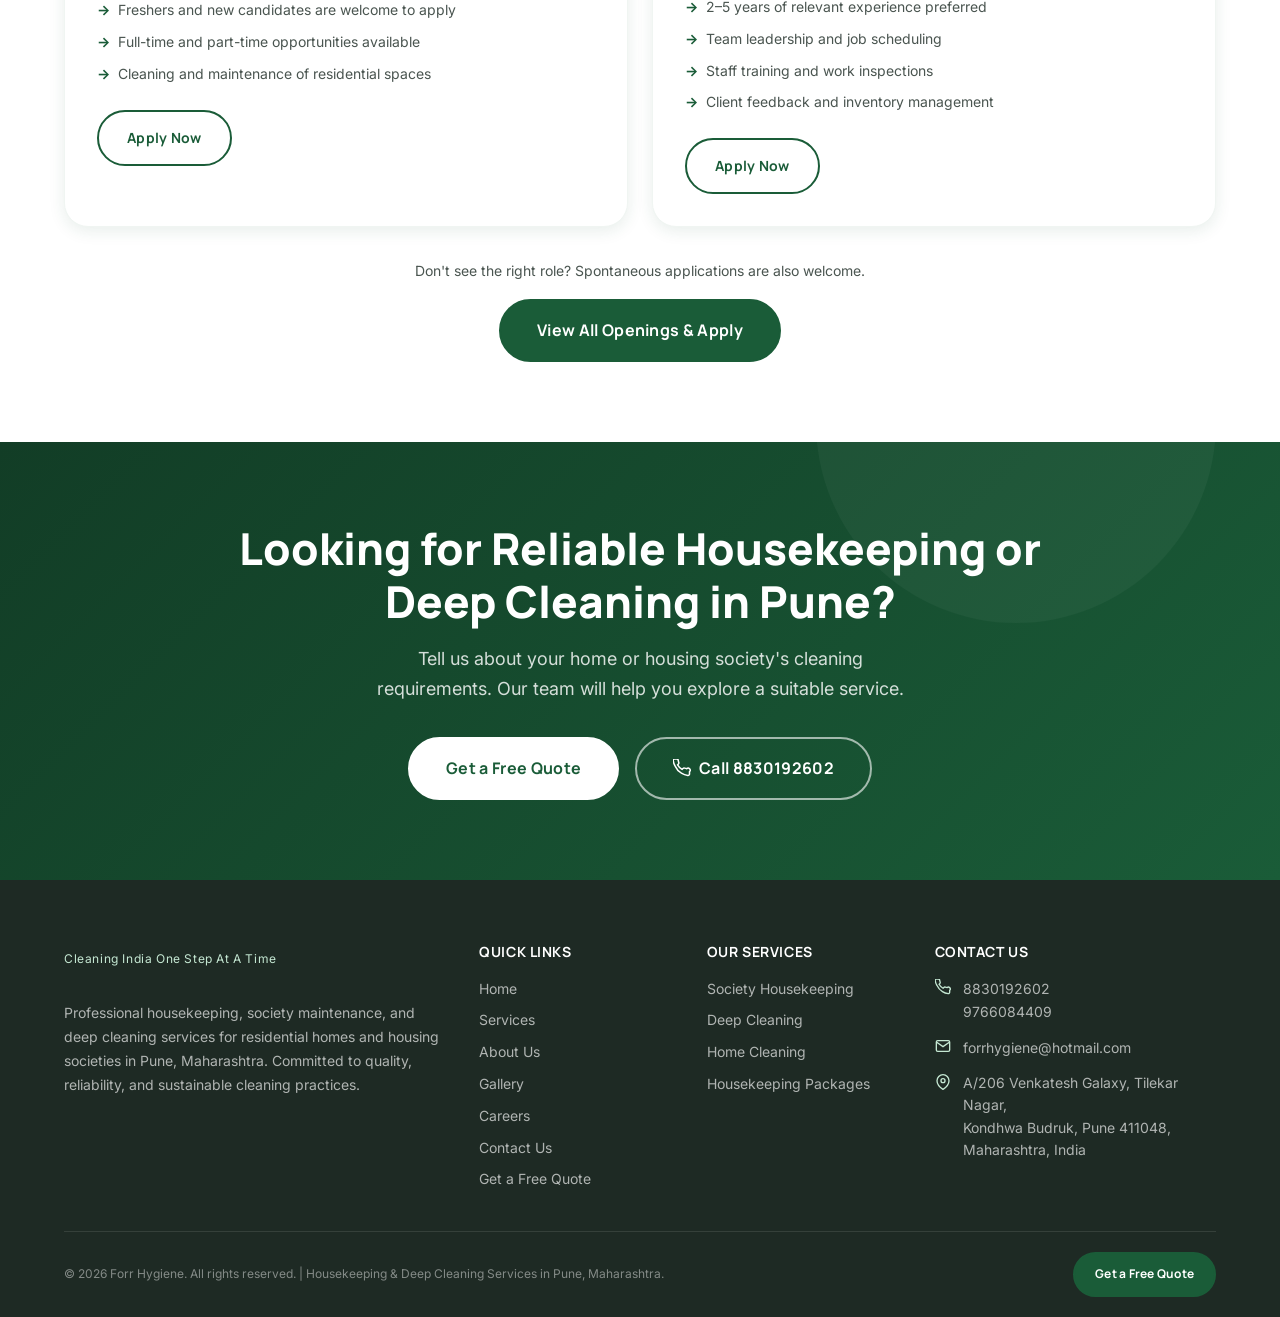
==== commit c370ce38: "Remove all images" ====
--- a/index.html
+++ b/index.html
@@ -59,7 +59,7 @@
 
       <!-- Logo -->
       <a href="index.html" class="site-logo" aria-label="Forr Hygiene – Home">
-        <img src="images/logo.png" alt="Forr Hygiene - Cleaning India One Step At A Time" class="site-logo-img" />
+        
       </a>
 
       <!-- Desktop Nav -->
@@ -110,7 +110,7 @@
 <main id="main-content">
 <section class="hero" aria-label="Hero section">
   <div class="hero-bg" aria-hidden="true">
-    <img src="images/hero-cleaning-team-pune.jpg" alt="" loading="eager" />
+    
   </div>
 
   <div class="hero-inner">
@@ -149,9 +149,7 @@
     <!-- Image -->
     <div class="hero-image">
       <div class="hero-image-card">
-        <img src="images/hero-cleaning-team-pune.jpg"
-             alt="Forr Hygiene professional housekeeping team cleaning a modern residential lobby in Pune"
-             loading="eager" width="700" height="525" />
+        
       </div>
 
       <div class="hero-stat-card hero-stat-card--bottom" aria-label="Service detail">
@@ -195,9 +193,7 @@
       <!-- Card 1: Society Housekeeping -->
       <article class="service-card animate-on-scroll">
         <div class="service-card-image">
-          <img src="images/housekeeping-floor-cleaning-pune.jpg"
-               alt="Professional housekeeper maintaining residential corridors with housekeeping trolley in Pune"
-               loading="lazy" width="600" height="400" />
+          
           <div class="service-card-icon" aria-hidden="true">🏢</div>
         </div>
         <div class="service-card-body">
@@ -222,9 +218,7 @@
       <!-- Card 2: Deep Cleaning -->
       <article class="service-card animate-on-scroll">
         <div class="service-card-image">
-          <img src="images/parking-cleaning-society-pune.jpg"
-               alt="Industrial floor scrubber machine deep cleaning parking area of a residential society in Pune"
-               loading="lazy" width="600" height="400" />
+          
           <div class="service-card-icon" aria-hidden="true">⚙️</div>
         </div>
         <div class="service-card-body">
@@ -249,9 +243,7 @@
       <!-- Card 3: Home Cleaning -->
       <article class="service-card animate-on-scroll">
         <div class="service-card-image">
-          <img src="images/floor-scrubbing-marble-pune.jpg"
-               alt="Forr Hygiene housekeeper vacuuming a modern residential apartment in Pune"
-               loading="lazy" width="600" height="400" />
+          
           <div class="service-card-icon" aria-hidden="true">🏡</div>
         </div>
         <div class="service-card-body">
@@ -402,8 +394,7 @@
       <!-- Housing Societies -->
       <div class="serve-card animate-on-scroll">
         <div class="serve-card-img" aria-hidden="true">
-          <img src="images/society-road-sweeping-pune.jpg"
-               alt="Modern residential housing society in Pune with clean landscaped garden and parking" loading="lazy" />
+          
         </div>
         <div class="serve-card-overlay" aria-hidden="true"></div>
         <div class="serve-card-content">
@@ -420,8 +411,7 @@
       <!-- Residential Homes -->
       <div class="serve-card animate-on-scroll">
         <div class="serve-card-img" aria-hidden="true">
-          <img src="images/floor-scrubbing-marble-pune.jpg"
-               alt="Forr Hygiene housekeeper providing professional home cleaning service in a residential apartment" loading="lazy" />
+          
         </div>
         <div class="serve-card-overlay" aria-hidden="true"></div>
         <div class="serve-card-content">
@@ -460,9 +450,7 @@
       </div>
 
       <div class="mission-image animate-on-scroll">
-        <img src="images/society-road-sweeping-pune.jpg"
-             alt="Forr Hygiene professional housekeeping team in green uniforms in front of a residential society in Pune"
-             loading="lazy" width="600" height="450" />
+        
       </div>
     </div>
   </div>
@@ -478,55 +466,48 @@
       <span class="section-label">Gallery</span>
       <h2 class="section-title" id="gallery-heading">A Closer Look at Cleaner Spaces</h2>
       <p class="section-subtitle">
-        Illustrative images representing the types of spaces and services Forr Hygiene
-        helps keep clean for homes and housing societies in Pune.
+        Photographs showcasing our on-site cleaning work, specialized machinery, and results across Pune residential societies.
       </p>
     </div>
 
     <div class="gallery-grid">
       <div class="gallery-item animate-on-scroll">
-        <img src="images/glass-cleaning-service-pune.jpg"
-             alt="Professional commercial office cleaning and sanitization in Pune IT park" loading="lazy" />
+        
         <div class="gallery-item-overlay" aria-hidden="true">
           <span class="gallery-item-icon">🔍</span>
         </div>
       </div>
 
       <div class="gallery-item animate-on-scroll">
-        <img src="images/parking-cleaning-society-pune.jpg"
-             alt="Machine-based deep cleaning of a parking area in a residential housing society" loading="lazy" />
+        
         <div class="gallery-item-overlay" aria-hidden="true">
           <span class="gallery-item-icon">🔍</span>
         </div>
       </div>
 
       <div class="gallery-item animate-on-scroll">
-        <img src="images/lobby-corridor-cleaning-pune.jpg"
-             alt="Spotlessly clean marble staircase and corridor in a modern residential apartment building" loading="lazy" />
+        
         <div class="gallery-item-overlay" aria-hidden="true">
           <span class="gallery-item-icon">🔍</span>
         </div>
       </div>
 
       <div class="gallery-item animate-on-scroll">
-        <img src="images/floor-scrubbing-marble-pune.jpg"
-             alt="Professional home cleaning service in a residential apartment in Pune" loading="lazy" />
+        
         <div class="gallery-item-overlay" aria-hidden="true">
           <span class="gallery-item-icon">🔍</span>
         </div>
       </div>
 
       <div class="gallery-item animate-on-scroll">
-        <img src="images/garden-cleaning-society-pune.jpg"
-             alt="Garden and landscape maintenance of a residential housing society complex" loading="lazy" />
+        
         <div class="gallery-item-overlay" aria-hidden="true">
           <span class="gallery-item-icon">🔍</span>
         </div>
       </div>
 
       <div class="gallery-item animate-on-scroll">
-        <img src="images/society-road-sweeping-pune.jpg"
-             alt="Modern clean residential housing society exterior with maintained garden in Pune" loading="lazy" />
+        
         <div class="gallery-item-overlay" aria-hidden="true">
           <span class="gallery-item-icon">🔍</span>
         </div>
@@ -646,7 +627,7 @@
       <!-- Brand -->
       <div>
         <a href="index.html" class="footer-brand-logo" aria-label="Forr Hygiene – Home">
-          <img src="images/logo-white.png" alt="Forr Hygiene" class="footer-logo-img" />
+          
           <div class="footer-tagline">Cleaning India One Step At A Time</div>
         </a>
         <p class="footer-desc">
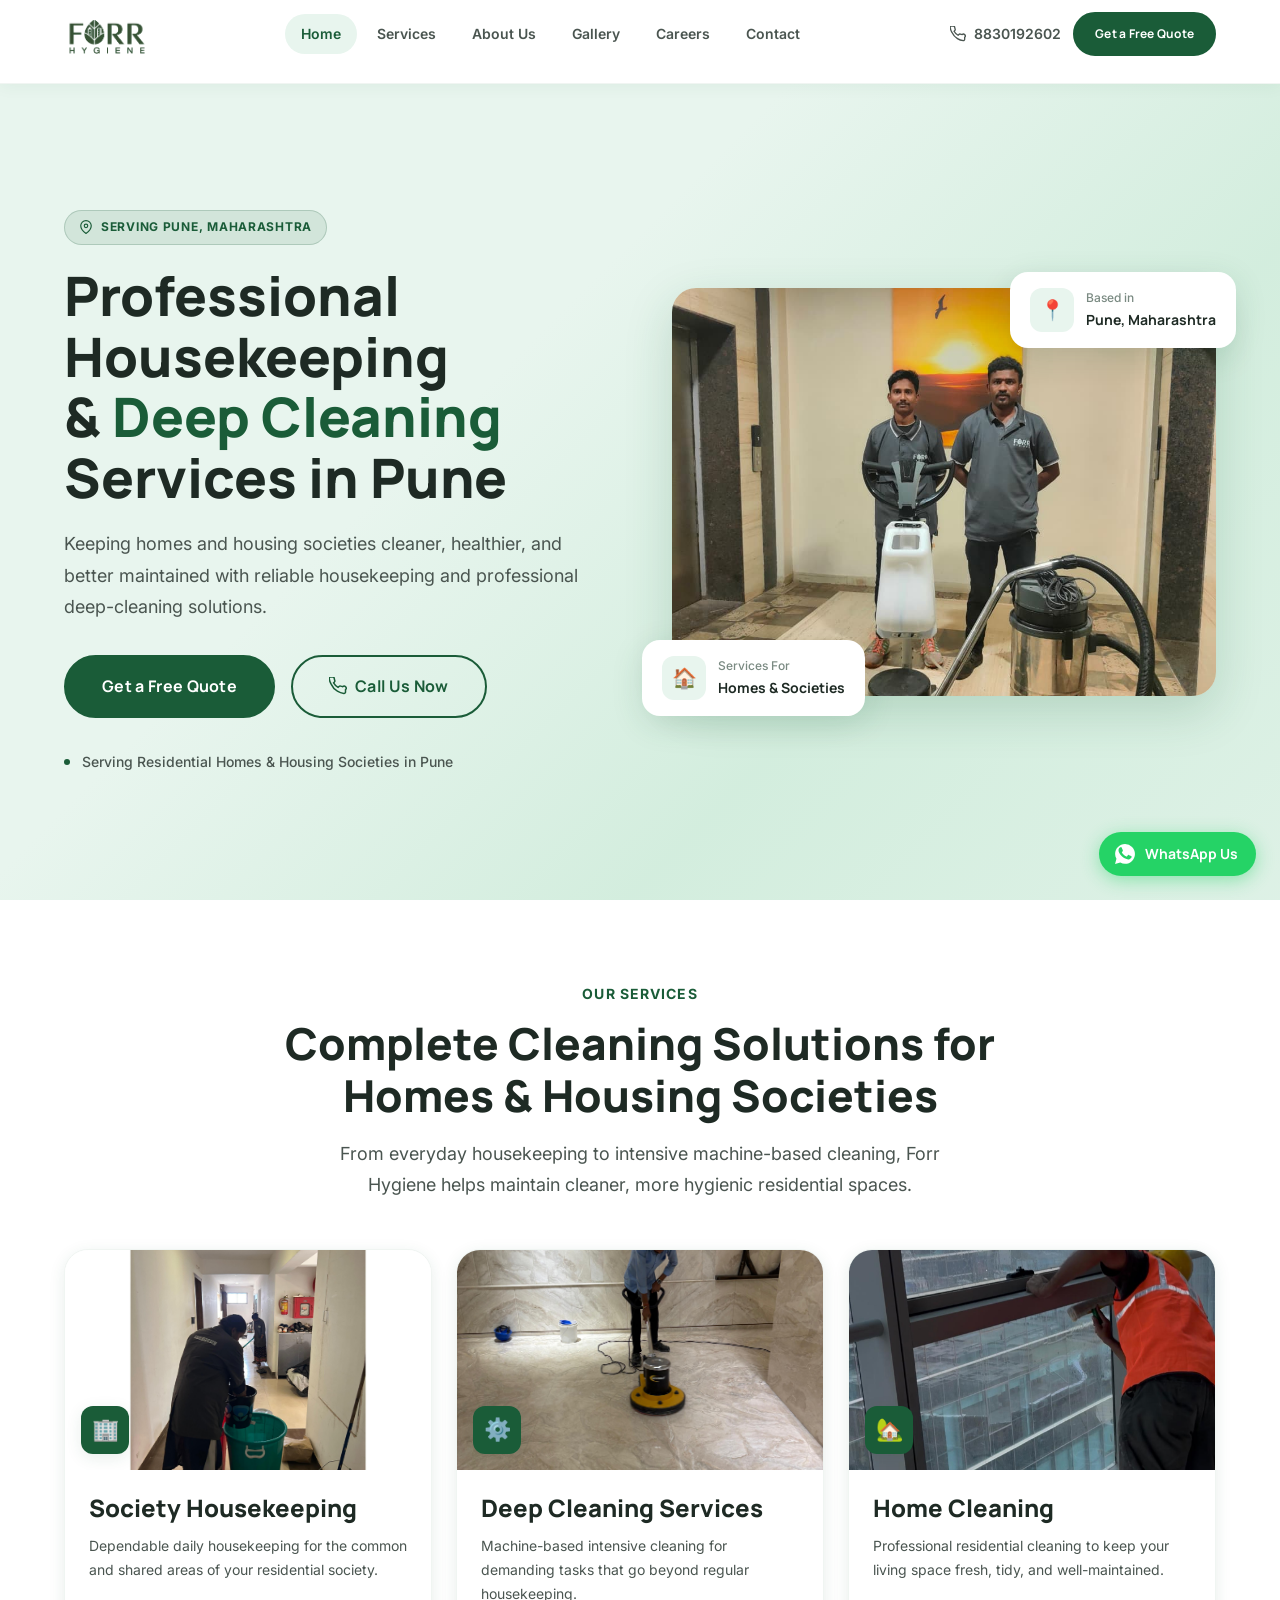
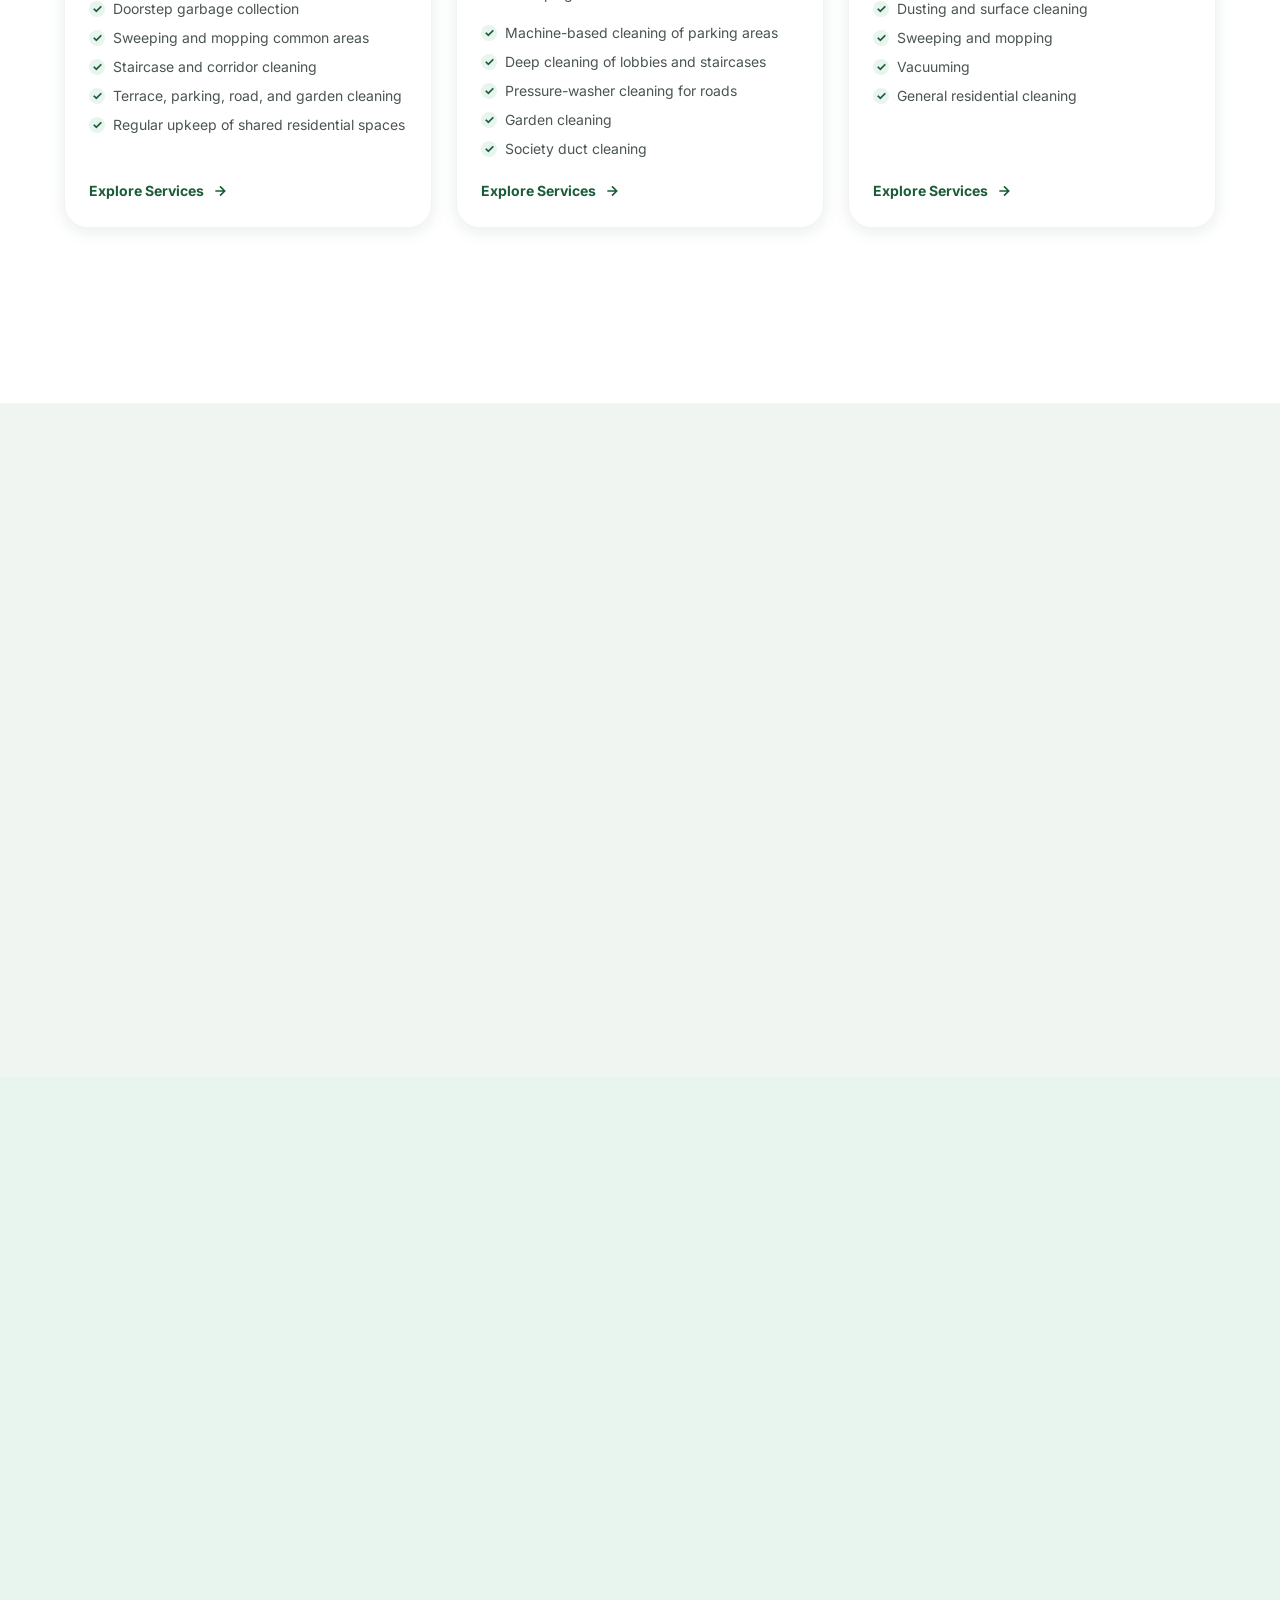
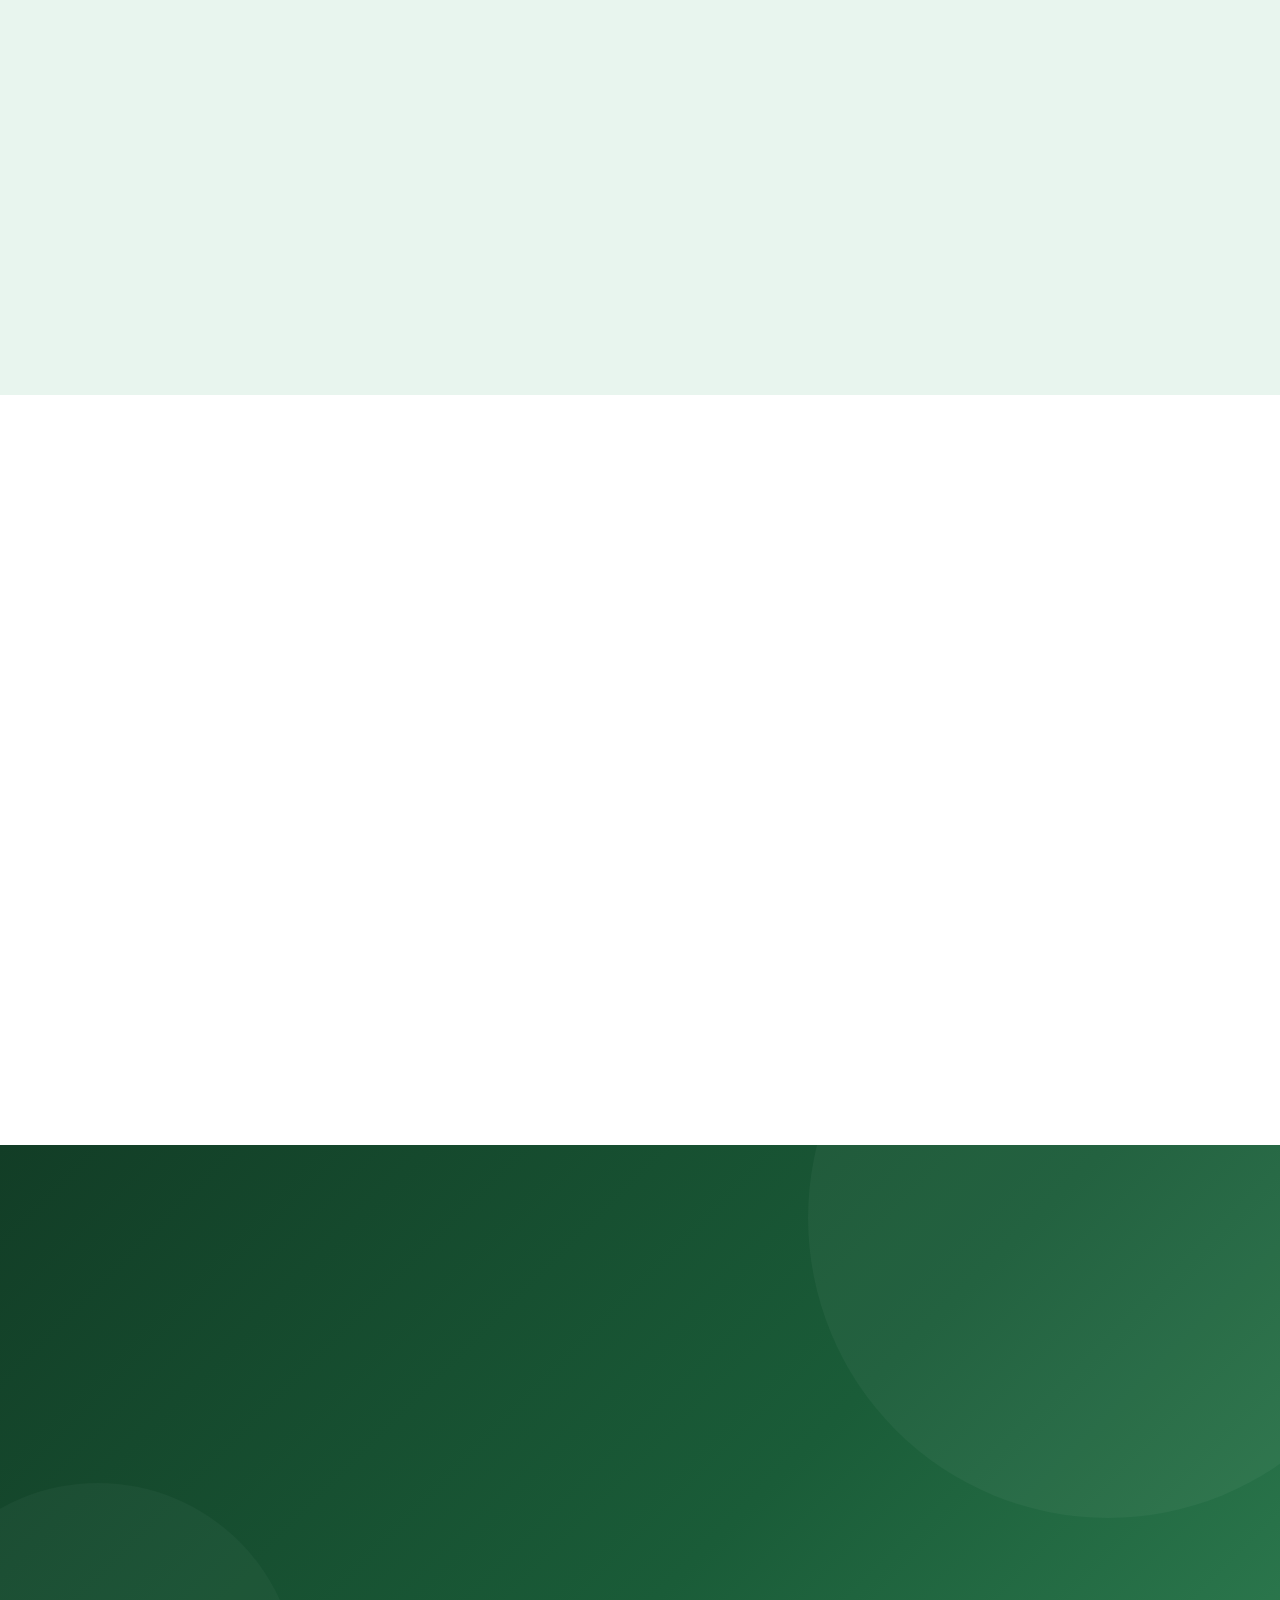
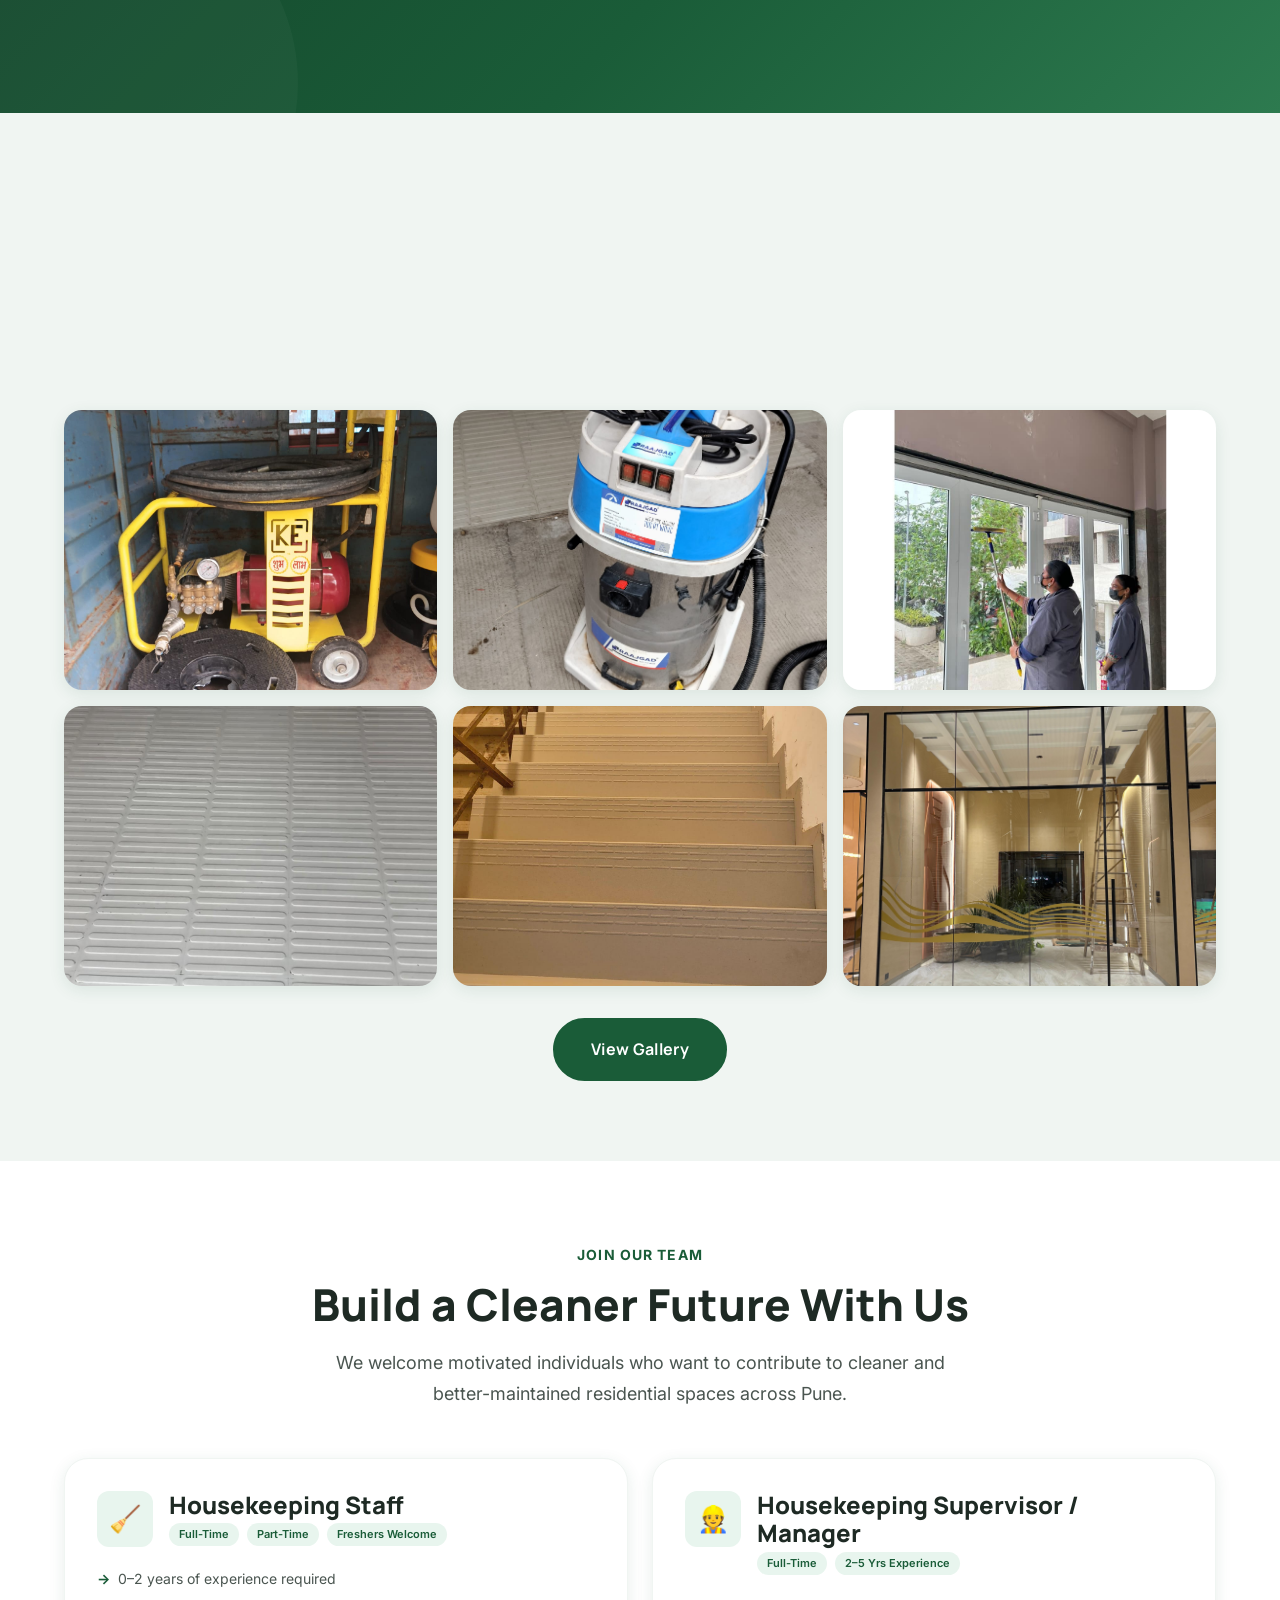
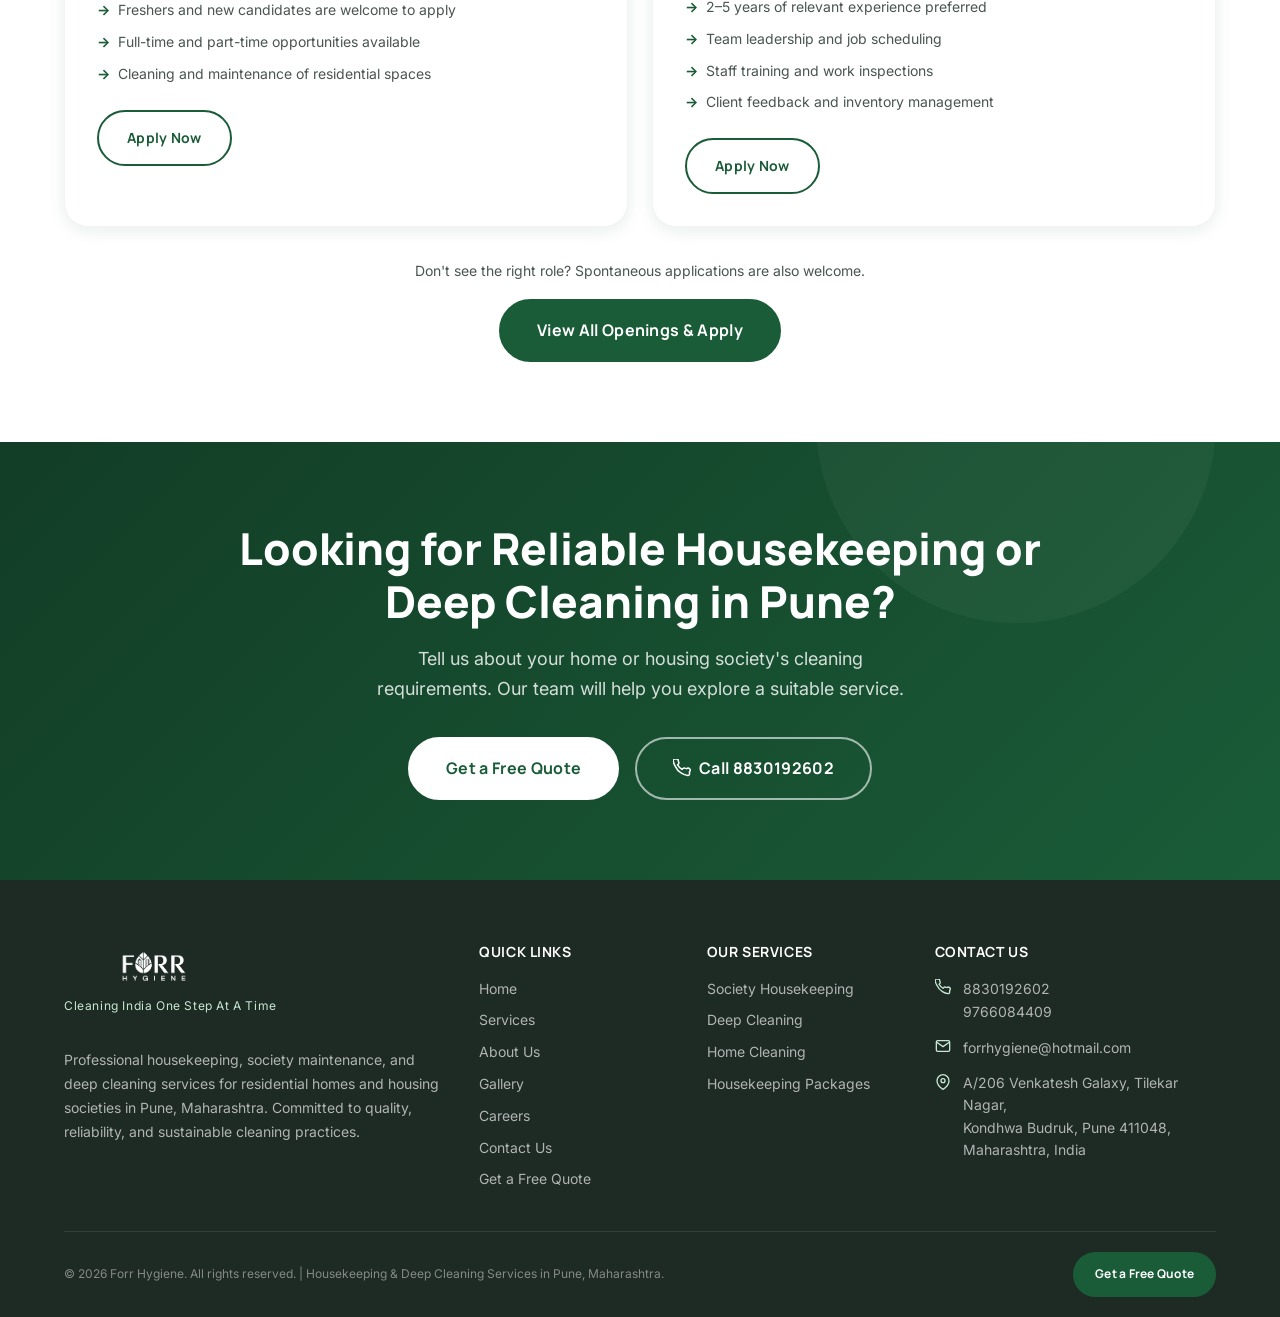
==== commit 03365558: "Add and match relevant images across all pages with zero duplicates" ====
--- a/index.html
+++ b/index.html
@@ -60,6 +60,7 @@
       <!-- Logo -->
       <a href="index.html" class="site-logo" aria-label="Forr Hygiene – Home">
         
+        <img src="images/logo.png" alt="Forr Hygiene - Cleaning India One Step At A Time" class="site-logo-img" />
       </a>
 
       <!-- Desktop Nav -->
@@ -150,6 +151,7 @@
     <div class="hero-image">
       <div class="hero-image-card">
         
+        <img src="images/hero-cleaning-team-pune.jpg" alt="Forr Hygiene professional uniformed housekeeping team with floor scrubber and industrial vacuum cleaner in Pune residential lobby" loading="eager" width="700" height="525" />
       </div>
 
       <div class="hero-stat-card hero-stat-card--bottom" aria-label="Service detail">
@@ -194,6 +196,7 @@
       <article class="service-card animate-on-scroll">
         <div class="service-card-image">
           
+            <img src="images/garbage-collection-society-pune.jpg" alt="Forr Hygiene staff conducting daily doorstep waste collection and segregation in residential society" loading="lazy" width="600" height="400" />
           <div class="service-card-icon" aria-hidden="true">🏢</div>
         </div>
         <div class="service-card-body">
@@ -219,6 +222,7 @@
       <article class="service-card animate-on-scroll">
         <div class="service-card-image">
           
+            <img src="images/floor-scrubbing-marble-pune.jpg" alt="Technician operating heavy-duty single-disc rotary machine deep scrubbing and polishing marble flooring" loading="lazy" width="600" height="400" />
           <div class="service-card-icon" aria-hidden="true">⚙️</div>
         </div>
         <div class="service-card-body">
@@ -244,6 +248,7 @@
       <article class="service-card animate-on-scroll">
         <div class="service-card-image">
           
+            <img src="images/window-cleaning-service-pune.jpg" alt="Professional window and glass cleaning for residential homes and apartments in Pune" loading="lazy" width="600" height="400" />
           <div class="service-card-icon" aria-hidden="true">🏡</div>
         </div>
         <div class="service-card-body">
@@ -395,6 +400,7 @@
       <div class="serve-card animate-on-scroll">
         <div class="serve-card-img" aria-hidden="true">
           
+          <img src="images/society-road-sweeping-pune.jpg" alt="Housekeeping staff sweeping paved roads and driveways in a Pune residential society complex" loading="lazy" />
         </div>
         <div class="serve-card-overlay" aria-hidden="true"></div>
         <div class="serve-card-content">
@@ -412,6 +418,7 @@
       <div class="serve-card animate-on-scroll">
         <div class="serve-card-img" aria-hidden="true">
           
+          <img src="images/terrace-cleaning-pune.jpg" alt="Immaculate rooftop terrace and balcony cleaning in a Pune residential apartment" loading="lazy" />
         </div>
         <div class="serve-card-overlay" aria-hidden="true"></div>
         <div class="serve-card-content">
@@ -451,6 +458,7 @@
 
       <div class="mission-image animate-on-scroll">
         
+        <img src="images/highrise-glass-cleaning-pune.jpg" alt="Trained Forr Hygiene cleaning specialist on safety scaffolding performing high-rise glass facade cleaning in Pune" loading="lazy" width="600" height="450" />
       </div>
     </div>
   </div>
@@ -472,46 +480,47 @@
 
     <div class="gallery-grid">
       <div class="gallery-item animate-on-scroll">
-        
+        <img src="images/cleaning-equipment-scrubber.jpg" alt="Commercial high-pressure jet washer machine trolley for parking ramps and exterior cleaning" loading="lazy" />
         <div class="gallery-item-overlay" aria-hidden="true">
           <span class="gallery-item-icon">🔍</span>
         </div>
       </div>
 
       <div class="gallery-item animate-on-scroll">
-        
+        <img src="images/cleaning-equipment-vacuum.jpg" alt="Raajgad heavy-duty wet and dry industrial vacuum cleaner" loading="lazy" />
         <div class="gallery-item-overlay" aria-hidden="true">
           <span class="gallery-item-icon">🔍</span>
         </div>
       </div>
 
       <div class="gallery-item animate-on-scroll">
-        
+        <img src="images/glass-cleaning-service-pune.jpg" alt="Detailed squeegee cleaning of society entrance glass doors" loading="lazy" />
         <div class="gallery-item-overlay" aria-hidden="true">
           <span class="gallery-item-icon">🔍</span>
         </div>
       </div>
 
       <div class="gallery-item animate-on-scroll">
-        
+        <img src="images/parking-floor-after-cleaning.jpg" alt="Clean and degreased parking ramp tiles after intensive machine washing" loading="lazy" />
         <div class="gallery-item-overlay" aria-hidden="true">
           <span class="gallery-item-icon">🔍</span>
         </div>
       </div>
 
       <div class="gallery-item animate-on-scroll">
-        
+        <img src="images/staircase-after-cleaning.jpg" alt="Spotless cleaned and sanitized residential staircase after deep cleaning" loading="lazy" />
         <div class="gallery-item-overlay" aria-hidden="true">
           <span class="gallery-item-icon">🔍</span>
         </div>
       </div>
 
       <div class="gallery-item animate-on-scroll">
-        
+        <img src="images/office-glass-cleaning-after.jpg" alt="Crystal-clear streak-free glass partition after deep cleaning" loading="lazy" />
         <div class="gallery-item-overlay" aria-hidden="true">
           <span class="gallery-item-icon">🔍</span>
         </div>
       </div>
+
     </div>
 
     <div class="text-center mt-8 animate-on-scroll">
@@ -628,6 +637,7 @@
       <div>
         <a href="index.html" class="footer-brand-logo" aria-label="Forr Hygiene – Home">
           
+          <img src="images/logo-white.png" alt="Forr Hygiene" class="footer-logo-img" />
           <div class="footer-tagline">Cleaning India One Step At A Time</div>
         </a>
         <p class="footer-desc">
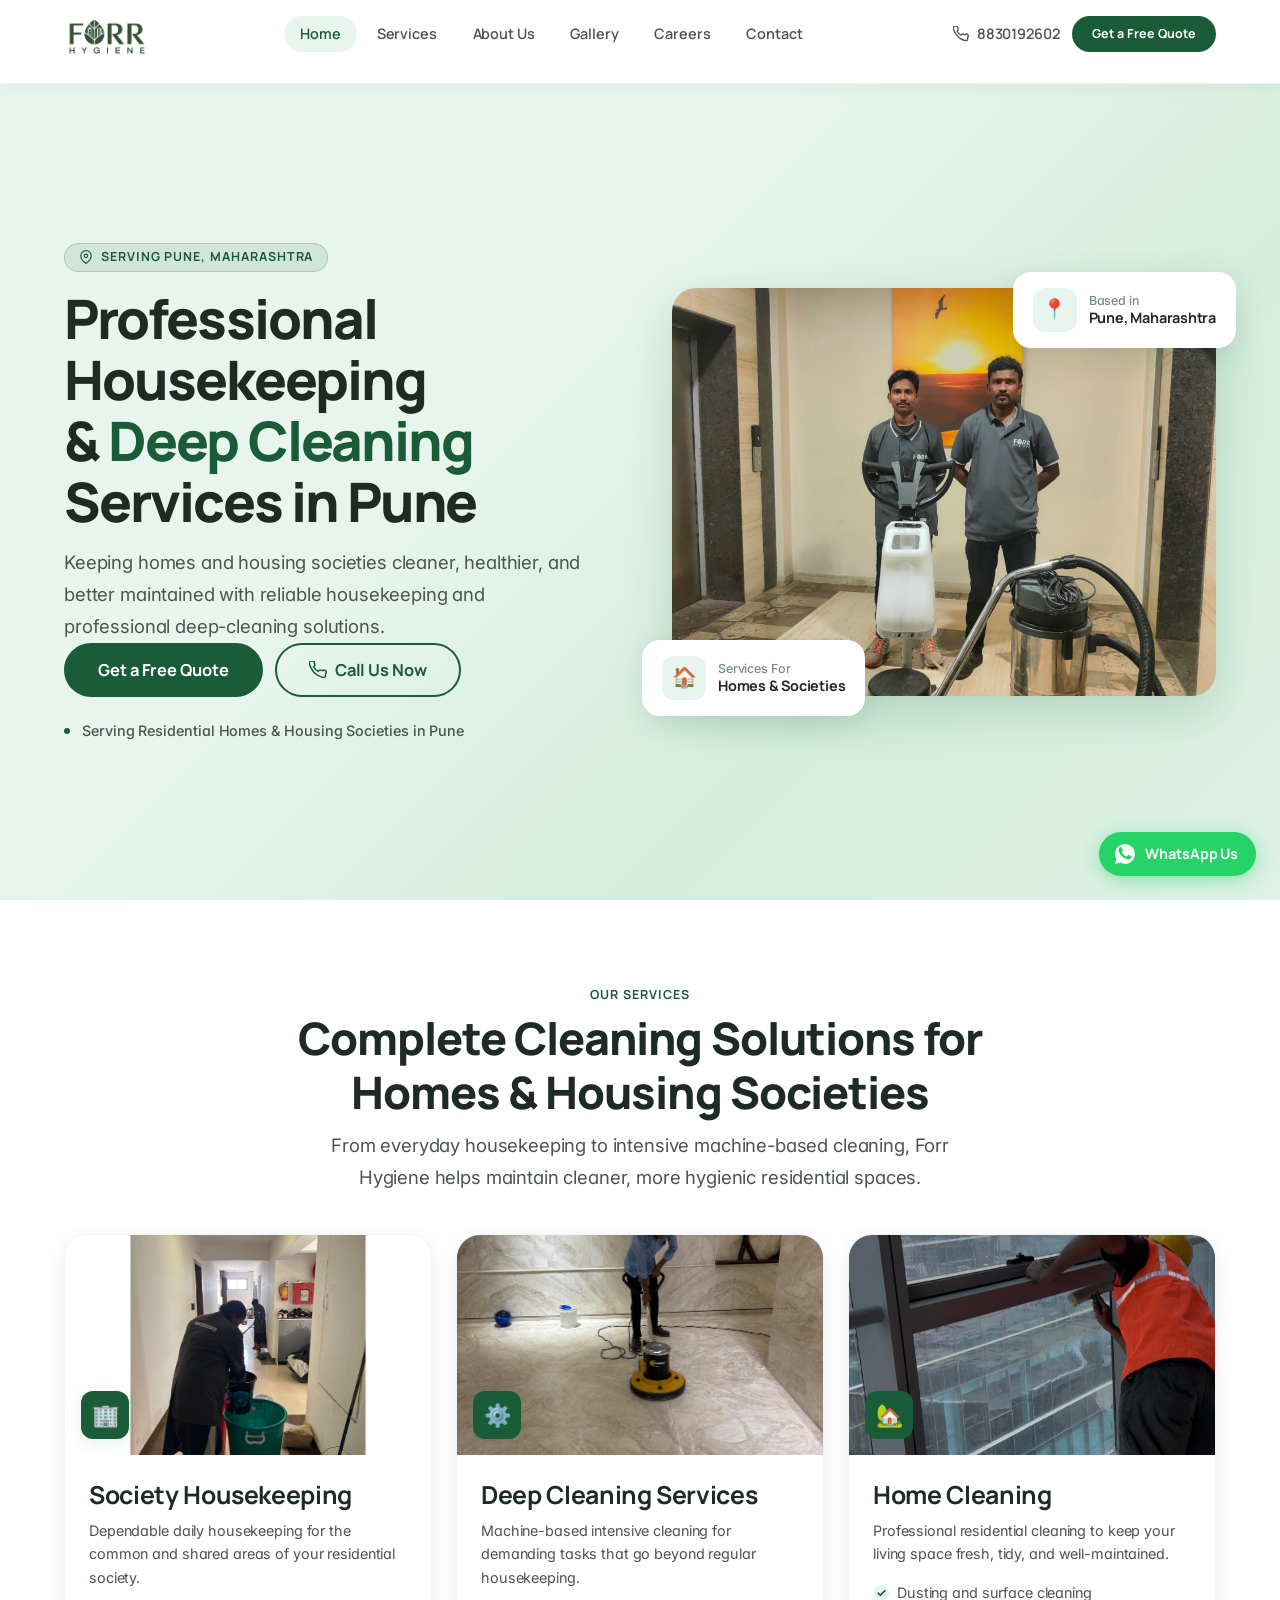
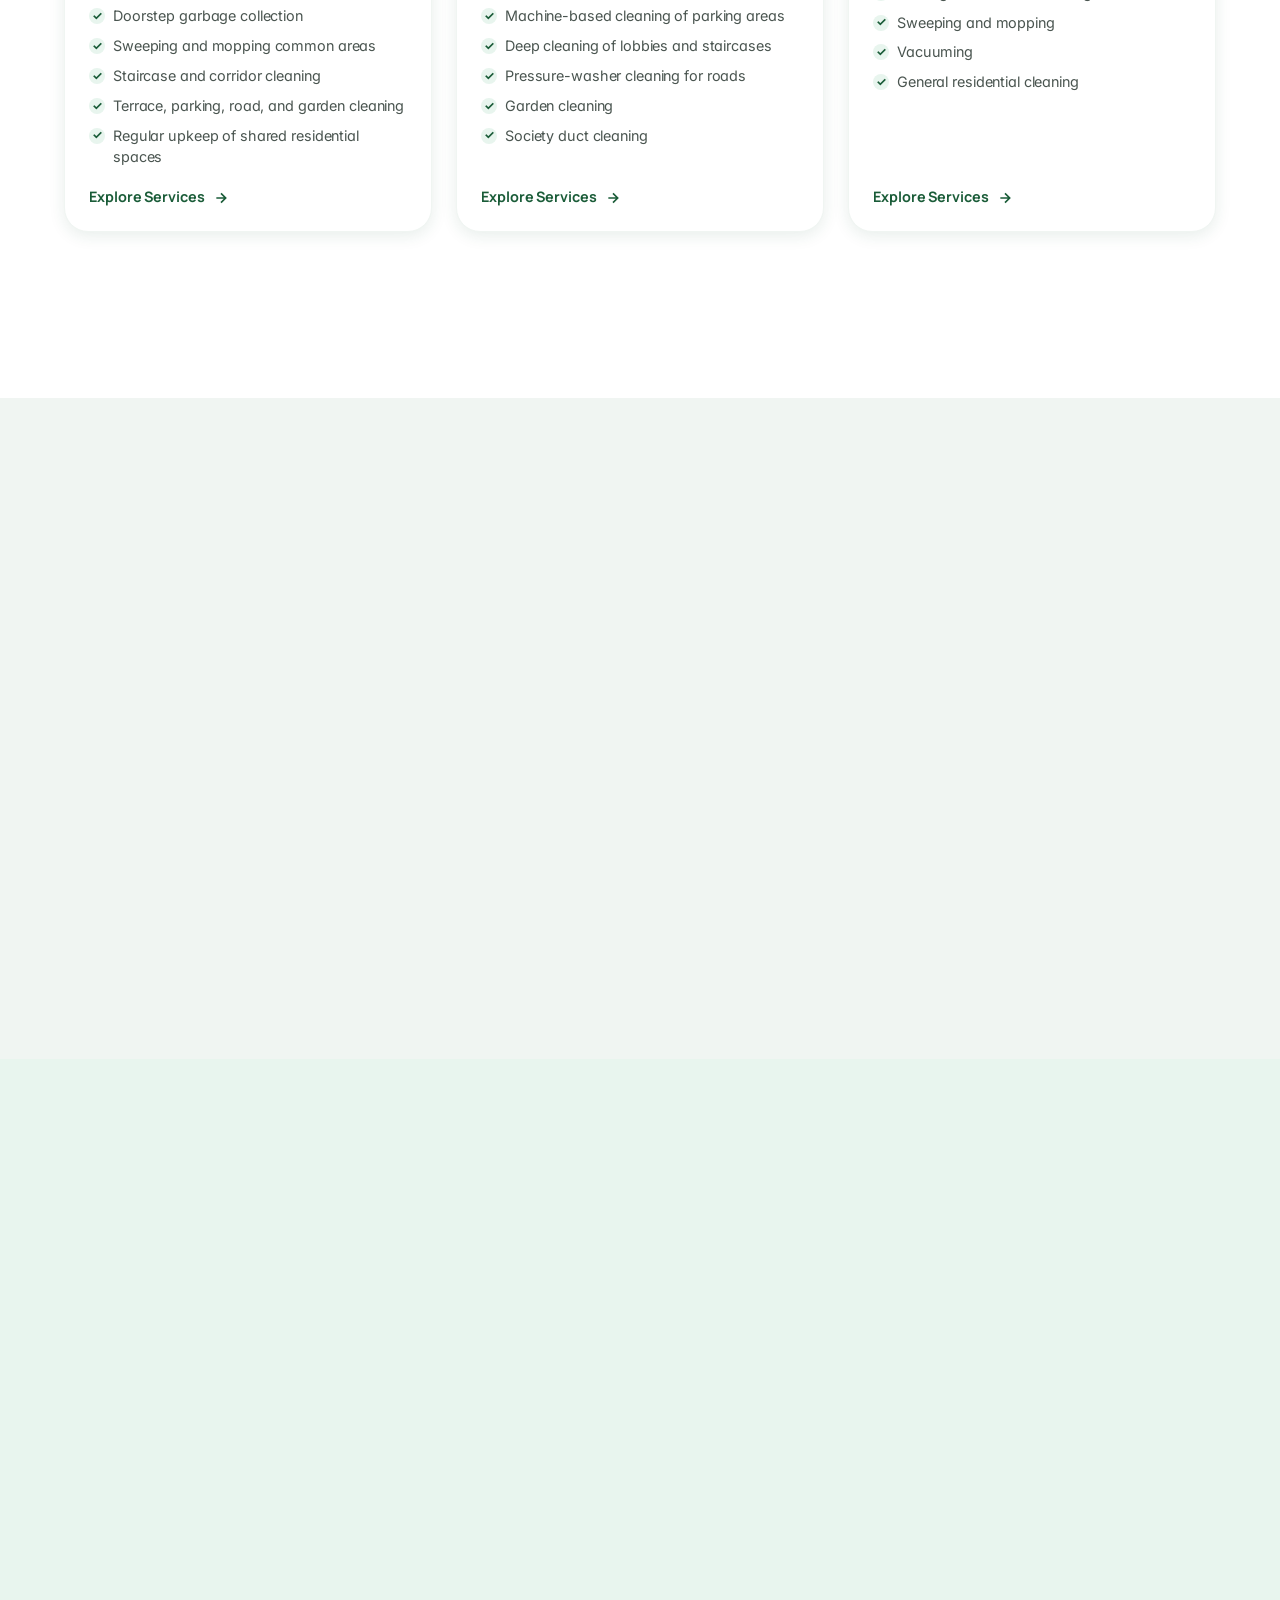
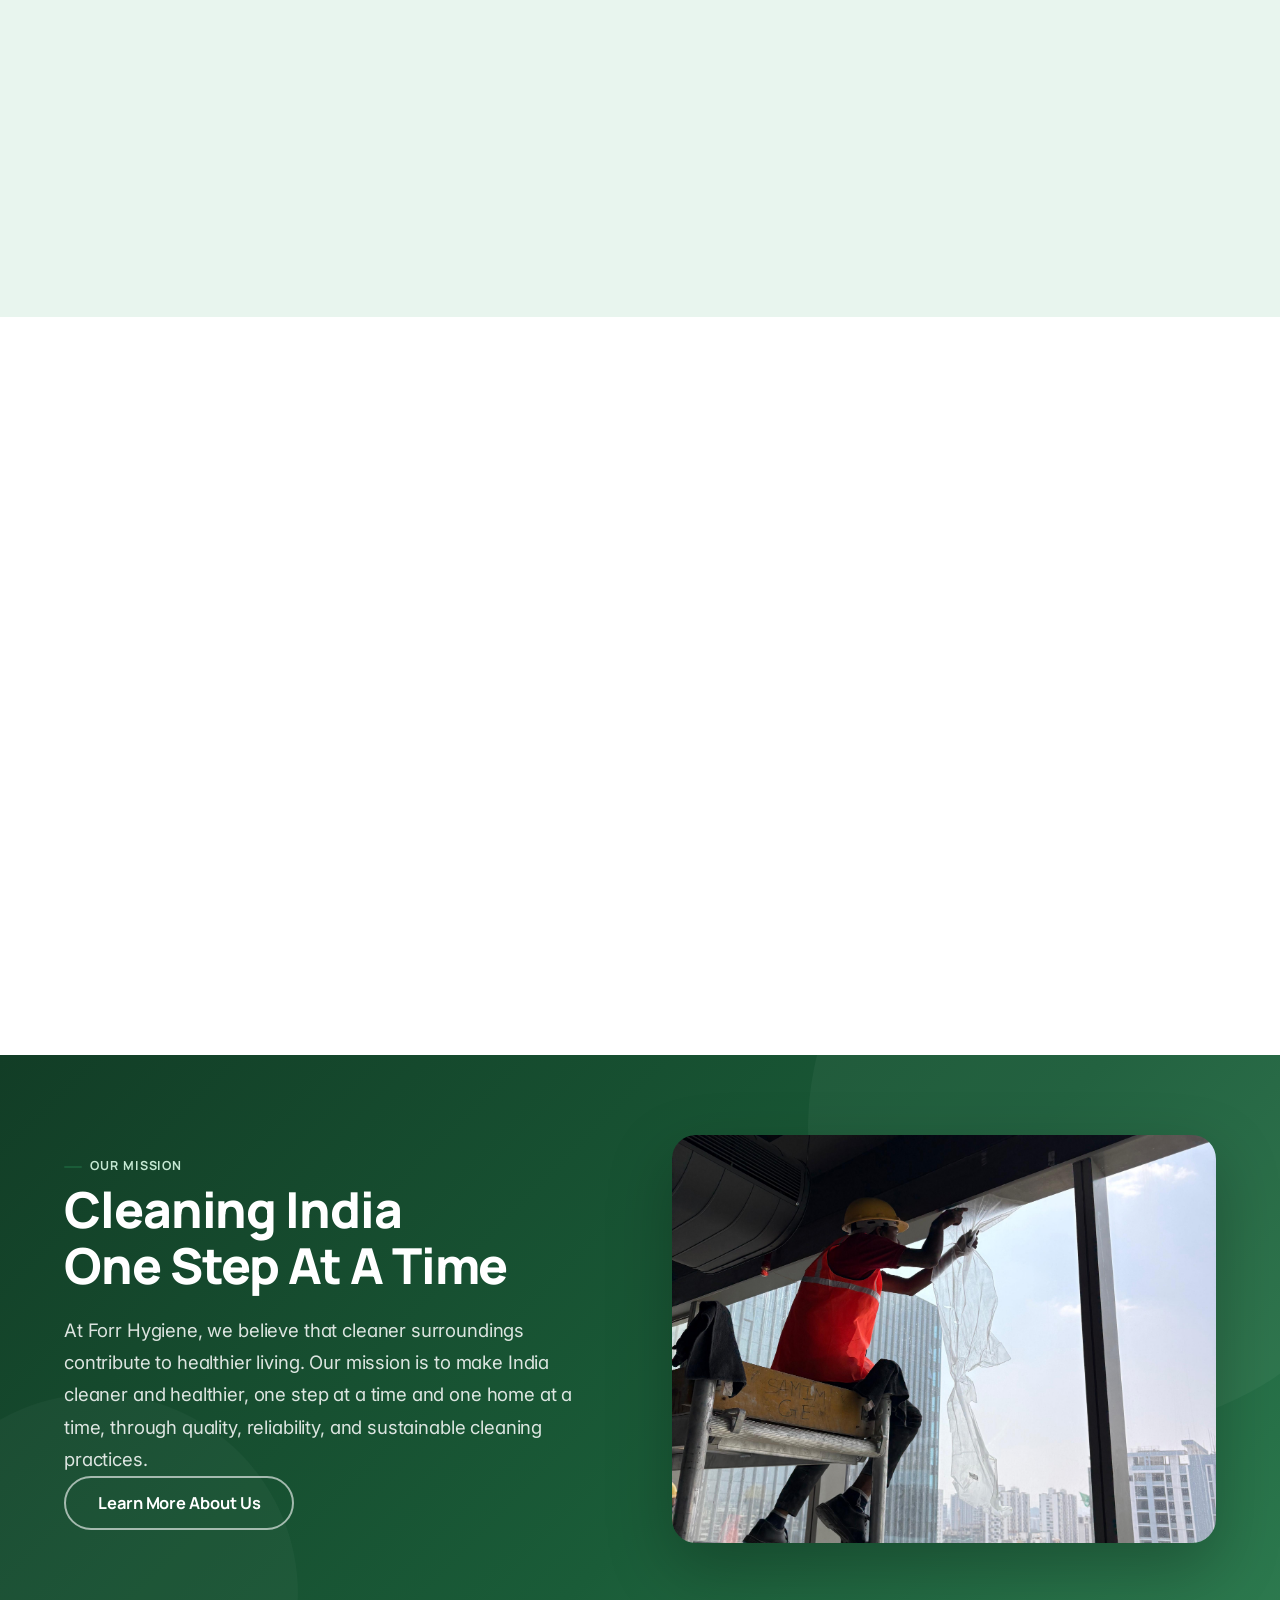
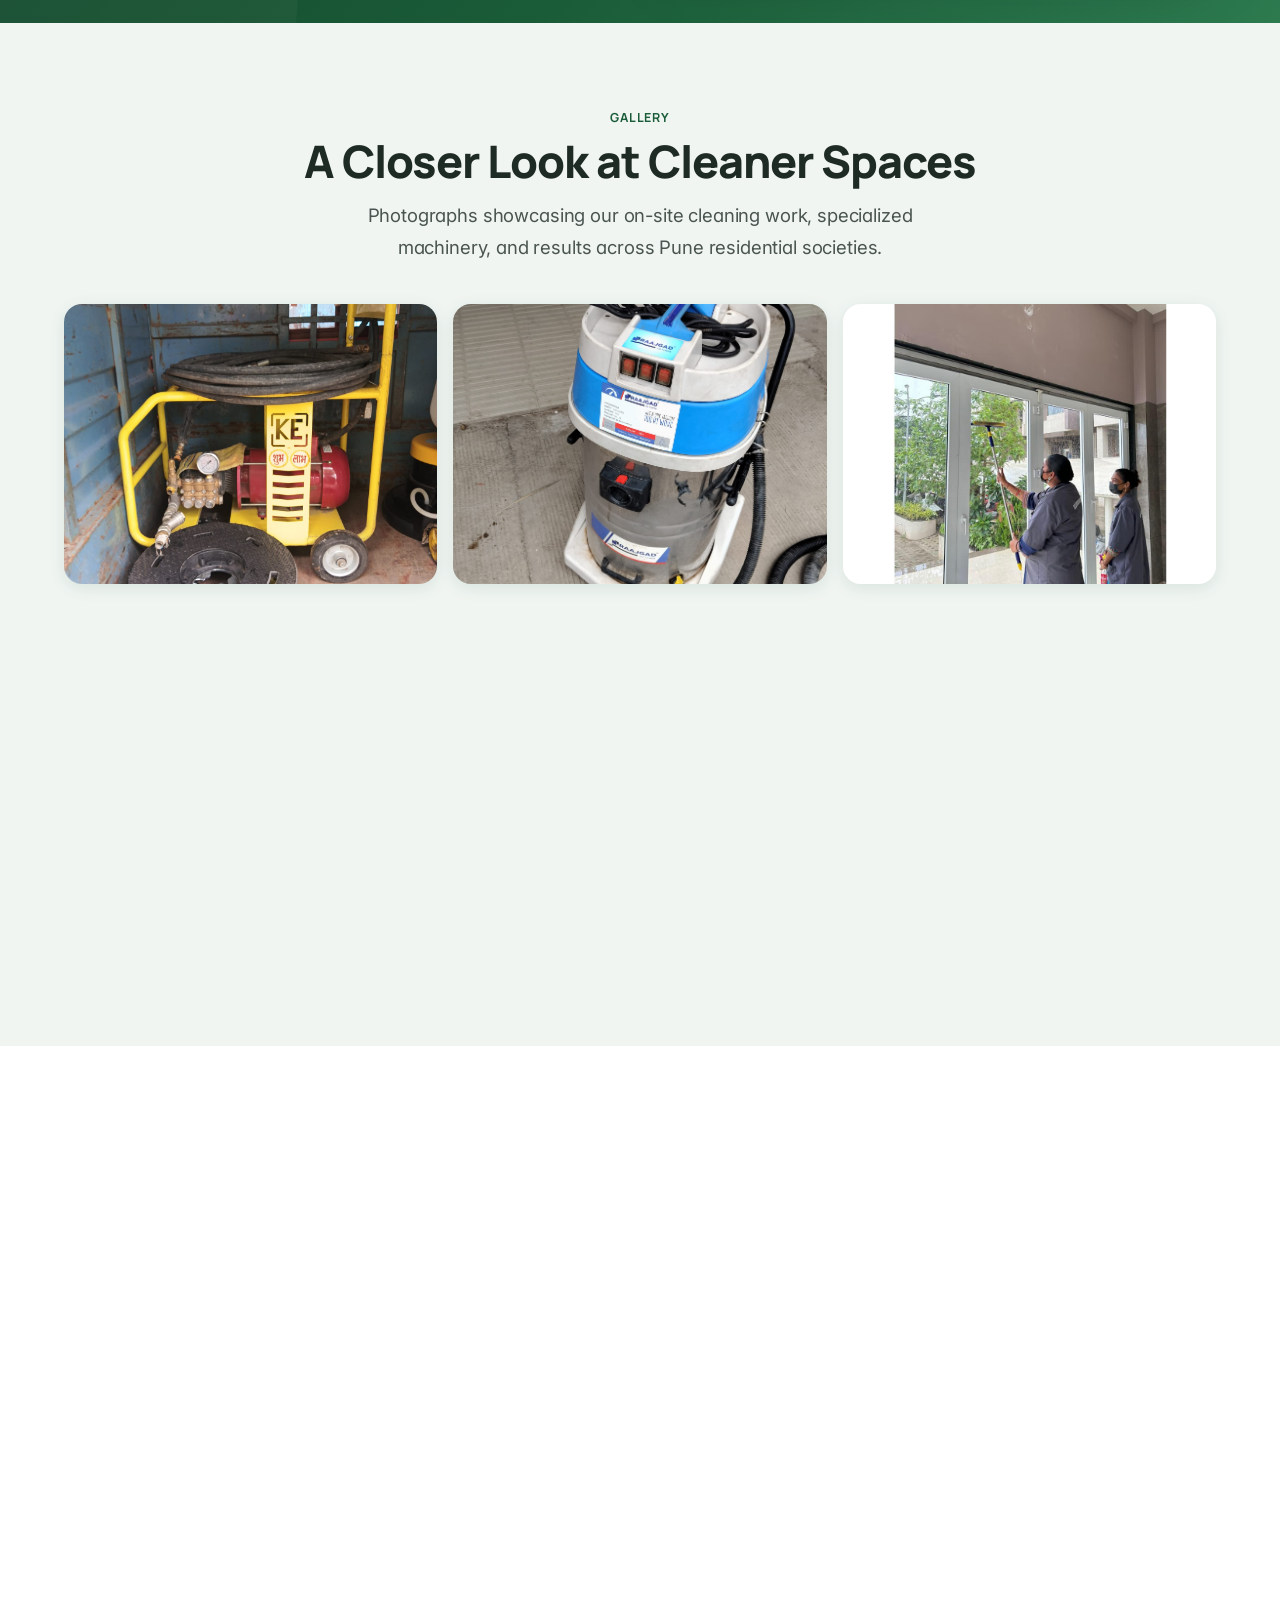
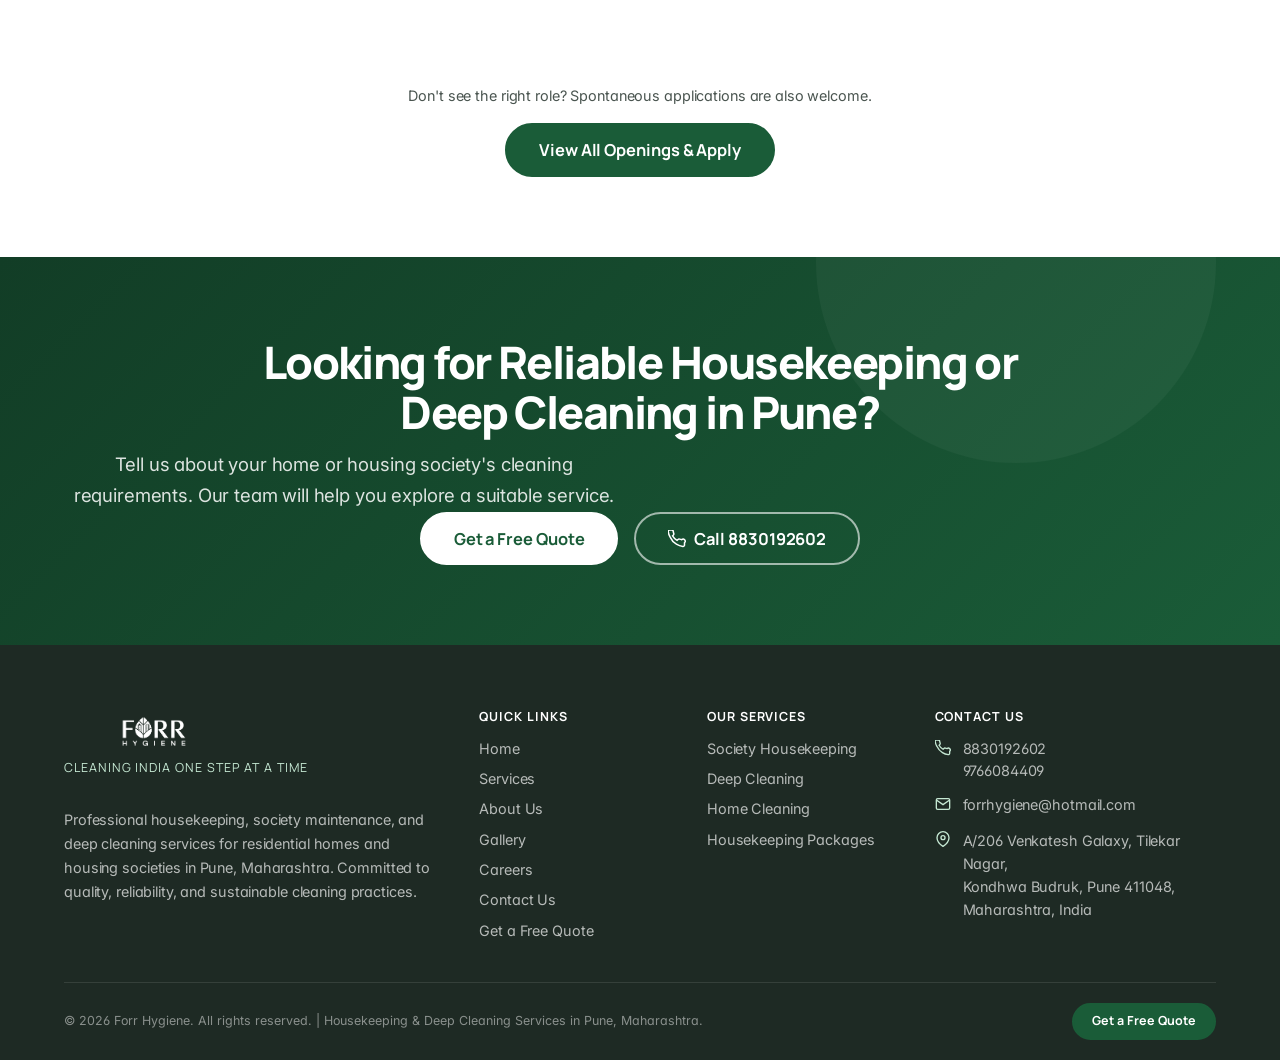
==== commit 41da53ce: "Refine typography hierarchy, letter-spacing, line-height, and spacing across website" ====
--- a/index.html
+++ b/index.html
@@ -592,7 +592,7 @@
     </div>
 
     <div class="text-center mt-8 animate-on-scroll">
-      <p style="color: var(--clr-grey-700); font-size: var(--fs-sm); margin-bottom: var(--sp-4);">
+      <p style="color: var(--clr-grey-700); font-size: var(--fs-sm); line-height: 1.55; letter-spacing: var(--tracking-body); margin-bottom: var(--sp-4);">
         Don't see the right role? Spontaneous applications are also welcome.
       </p>
       <a href="careers.html" class="btn btn--primary btn--lg" id="careers-page-btn">View All Openings &amp; Apply</a>
--- a/css/style.css
+++ b/css/style.css
@@ -25,21 +25,37 @@
   --clr-grey-100:      #f0f5f2;
   --clr-white:         #ffffff;
 
-  /* Typography */
-  --font-primary: 'Manrope', sans-serif;
-  --font-body:    'Inter', sans-serif;
-
-  /* Font sizes (fluid) */
-  --fs-xs:   0.75rem;
-  --fs-sm:   0.875rem;
-  --fs-base: 1rem;
-  --fs-md:   1.125rem;
-  --fs-lg:   1.25rem;
-  --fs-xl:   1.5rem;
-  --fs-2xl:  1.875rem;
-  --fs-3xl:  2.25rem;
-  --fs-4xl:  2.75rem;
-  --fs-5xl:  3.5rem;
+  /* Typography Font Families */
+  --font-primary: 'Manrope', -apple-system, BlinkMacSystemFont, 'Segoe UI', Roboto, sans-serif;
+  --font-body:    'Inter', -apple-system, BlinkMacSystemFont, 'Segoe UI', Roboto, sans-serif;
+
+  /* Fluid Typography Scale */
+  --fs-xs:   clamp(0.72rem, 0.70rem + 0.12vw, 0.78rem);     /* ~11.5px - 12.5px */
+  --fs-sm:   clamp(0.84rem, 0.81rem + 0.18vw, 0.90rem);     /* ~13.5px - 14.5px */
+  --fs-base: clamp(0.96rem, 0.93rem + 0.22vw, 1.03rem);    /* ~15.4px - 16.5px */
+  --fs-md:   clamp(1.08rem, 1.02rem + 0.32vw, 1.16rem);    /* ~17.3px - 18.5px */
+  --fs-lg:   clamp(1.20rem, 1.12rem + 0.45vw, 1.32rem);     /* ~19.2px - 21.0px */
+  --fs-xl:   clamp(1.35rem, 1.24rem + 0.65vw, 1.55rem);     /* ~21.6px - 24.8px */
+  --fs-2xl:  clamp(1.60rem, 1.42rem + 1.10vw, 1.95rem);     /* ~25.6px - 31.2px */
+  --fs-3xl:  clamp(1.95rem, 1.68rem + 1.65vw, 2.45rem);     /* ~31.2px - 39.2px */
+  --fs-4xl:  clamp(2.35rem, 1.95rem + 2.40vw, 3.10rem);     /* ~37.6px - 49.6px */
+  --fs-5xl:  clamp(2.85rem, 2.25rem + 3.40vw, 3.85rem);     /* ~45.6px - 61.6px */
+
+  /* Line Heights */
+  --lh-tight:    1.12;
+  --lh-snug:     1.20;
+  --lh-heading:  1.28;
+  --lh-body:     1.65;
+  --lh-relaxed:  1.72;
+
+  /* Letter Spacing (Tracking) */
+  --tracking-display:  -0.035em;
+  --tracking-title:    -0.022em;
+  --tracking-heading:  -0.014em;
+  --tracking-body:     -0.008em;
+  --tracking-button:   -0.005em;
+  --tracking-wide:      0.035em;
+  --tracking-badge:     0.075em;
 
   /* Spacing */
   --sp-1:  0.25rem;
@@ -90,8 +106,17 @@
   font-size: var(--fs-base);
   color: var(--clr-charcoal);
   background-color: var(--clr-white);
-  line-height: 1.7;
+  line-height: var(--lh-body);
+  letter-spacing: var(--tracking-body);
   -webkit-font-smoothing: antialiased;
+  -moz-osx-font-smoothing: grayscale;
+  text-rendering: optimizeLegibility;
+  font-feature-settings: 'cv02', 'cv03', 'cv04', 'cv11';
+}
+
+p {
+  line-height: var(--lh-body);
+  letter-spacing: var(--tracking-body);
 }
 
 img {
@@ -137,27 +162,63 @@
 /* ── Typography ───────────────────────────────────────────── */
 h1, h2, h3, h4, h5 {
   font-family: var(--font-primary);
+  color: var(--clr-charcoal);
+  text-wrap: balance;
+}
+
+h1 {
+  font-size: var(--fs-4xl);
   font-weight: 800;
-  line-height: 1.2;
-  color: var(--clr-charcoal);
+  line-height: var(--lh-tight);
+  letter-spacing: var(--tracking-display);
+}
+
+h2 {
+  font-size: var(--fs-3xl);
+  font-weight: 800;
+  line-height: var(--lh-snug);
+  letter-spacing: var(--tracking-title);
+}
+
+h3 {
+  font-size: var(--fs-xl);
+  font-weight: 700;
+  line-height: var(--lh-heading);
+  letter-spacing: var(--tracking-heading);
+}
+
+h4 {
+  font-size: var(--fs-lg);
+  font-weight: 700;
+  line-height: 1.32;
+  letter-spacing: -0.010em;
+}
+
+h5 {
+  font-size: var(--fs-md);
+  font-weight: 700;
+  line-height: 1.38;
+  letter-spacing: -0.005em;
 }
 
 .section-label {
   display: inline-flex;
   align-items: center;
   gap: var(--sp-2);
-  font-size: var(--fs-sm);
-  font-weight: 700;
-  letter-spacing: 0.08em;
+  font-family: var(--font-primary);
+  font-size: var(--fs-xs);
+  font-weight: 700;
+  letter-spacing: var(--tracking-badge);
   text-transform: uppercase;
   color: var(--clr-primary);
-  margin-bottom: var(--sp-3);
+  margin-bottom: var(--sp-2);
+  line-height: 1.2;
 }
 
 .section-label::before {
   content: '';
   display: block;
-  width: 20px;
+  width: 18px;
   height: 2px;
   background: var(--clr-primary);
   border-radius: var(--radius-full);
@@ -165,9 +226,11 @@
 
 .section-title {
   font-size: clamp(var(--fs-2xl), 3.5vw, var(--fs-4xl));
+  font-weight: 800;
   color: var(--clr-charcoal);
-  margin-bottom: var(--sp-4);
-  line-height: 1.18;
+  margin-bottom: var(--sp-3);
+  line-height: var(--lh-snug);
+  letter-spacing: var(--tracking-title);
 }
 
 .section-title--white { color: var(--clr-white); }
@@ -176,13 +239,14 @@
   font-size: var(--fs-md);
   color: var(--clr-grey-700);
   max-width: 640px;
-  line-height: 1.75;
-}
-
-.section-subtitle--white { color: rgba(255,255,255,0.82); }
+  line-height: var(--lh-relaxed);
+  letter-spacing: var(--tracking-body);
+}
+
+.section-subtitle--white { color: rgba(255,255,255,0.85); }
 
 .section-header {
-  margin-bottom: var(--sp-12);
+  margin-bottom: var(--sp-10);
 }
 
 .section-header--center {
@@ -205,11 +269,12 @@
   align-items: center;
   justify-content: center;
   gap: var(--sp-2);
-  padding: 14px 28px;
+  padding: 13px 26px;
   font-family: var(--font-primary);
   font-weight: 700;
   font-size: var(--fs-sm);
-  letter-spacing: 0.02em;
+  letter-spacing: var(--tracking-button);
+  line-height: 1.2;
   border: 2px solid transparent;
   border-radius: var(--radius-full);
   cursor: pointer;
@@ -271,13 +336,15 @@
 }
 
 .btn--sm {
-  padding: 10px 20px;
+  padding: 9px 18px;
   font-size: var(--fs-xs);
+  letter-spacing: 0;
 }
 
 .btn--lg {
-  padding: 16px 36px;
+  padding: 15px 32px;
   font-size: var(--fs-base);
+  letter-spacing: var(--tracking-button);
 }
 
 /* ── Header / Navigation ──────────────────────────────────── */
@@ -376,15 +443,19 @@
   font-weight: 800;
   font-size: var(--fs-lg);
   color: var(--clr-primary);
-  letter-spacing: -0.02em;
+  letter-spacing: -0.025em;
+  line-height: 1.1;
 }
 
 .logo-tagline {
+  font-family: var(--font-primary);
   font-size: 10px;
-  font-weight: 500;
+  font-weight: 600;
   color: var(--clr-grey-500);
-  letter-spacing: 0.03em;
-  margin-top: 2px;
+  letter-spacing: var(--tracking-badge);
+  text-transform: uppercase;
+  margin-top: 3px;
+  line-height: 1;
 }
 
 /* Main Nav */
@@ -396,8 +467,11 @@
 
 .nav-link {
   padding: var(--sp-2) var(--sp-4);
+  font-family: var(--font-primary);
   font-size: var(--fs-sm);
   font-weight: 600;
+  letter-spacing: -0.01em;
+  line-height: 1.4;
   color: var(--clr-grey-700);
   border-radius: var(--radius-full);
   transition: color var(--transition), background-color var(--transition);
@@ -421,8 +495,10 @@
   display: flex;
   align-items: center;
   gap: var(--sp-2);
+  font-family: var(--font-primary);
   font-size: var(--fs-sm);
   font-weight: 600;
+  letter-spacing: -0.005em;
   color: var(--clr-grey-700);
   transition: color var(--transition);
 }
@@ -496,7 +572,11 @@
 .mobile-nav-link {
   display: block;
   padding: var(--sp-3) var(--sp-4);
+  font-family: var(--font-primary);
+  font-size: var(--fs-base);
   font-weight: 600;
+  letter-spacing: -0.01em;
+  line-height: 1.4;
   color: var(--clr-charcoal);
   border-radius: var(--radius-sm);
   transition: background-color var(--transition), color var(--transition);
@@ -577,23 +657,27 @@
   background: rgba(26,92,56,0.10);
   border: 1px solid rgba(26,92,56,0.20);
   color: var(--clr-primary);
+  font-family: var(--font-primary);
   font-size: var(--fs-xs);
   font-weight: 700;
-  letter-spacing: 0.06em;
+  letter-spacing: var(--tracking-badge);
   text-transform: uppercase;
+  line-height: 1.2;
   padding: 6px 14px;
   border-radius: var(--radius-full);
-  margin-bottom: var(--sp-5);
+  margin-bottom: var(--sp-4);
 }
 
 .hero-badge svg { width: 14px; height: 14px; }
 
 .hero-title {
-  font-size: clamp(2rem, 4.5vw, 3.4rem);
+  font-size: clamp(2.15rem, 4.4vw, 3.4rem);
   font-weight: 800;
   color: var(--clr-charcoal);
-  line-height: 1.12;
-  margin-bottom: var(--sp-5);
+  line-height: var(--lh-tight);
+  letter-spacing: var(--tracking-display);
+  margin-bottom: var(--sp-4);
+  text-wrap: balance;
 }
 
 .hero-title span {
@@ -604,17 +688,18 @@
 .hero-subtitle {
   font-size: var(--fs-md);
   color: var(--clr-grey-700);
-  line-height: 1.75;
-  margin-bottom: var(--sp-8);
+  line-height: var(--lh-relaxed);
+  letter-spacing: var(--tracking-body);
+  margin-bottom: var(--sp-7);
   max-width: 520px;
 }
 
 .hero-actions {
   display: flex;
   align-items: center;
-  gap: var(--sp-4);
+  gap: var(--sp-3);
   flex-wrap: wrap;
-  margin-bottom: var(--sp-8);
+  margin-bottom: var(--sp-6);
 }
 
 .hero-trust {
@@ -624,6 +709,8 @@
   font-size: var(--fs-sm);
   color: var(--clr-grey-700);
   font-weight: 500;
+  letter-spacing: -0.005em;
+  line-height: 1.4;
 }
 
 .hero-trust-dot {
@@ -695,6 +782,7 @@
   font-size: var(--fs-xs);
   color: var(--clr-grey-500);
   font-weight: 500;
+  line-height: 1.25;
 }
 
 .hero-stat-value {
@@ -702,6 +790,8 @@
   font-weight: 700;
   color: var(--clr-charcoal);
   font-family: var(--font-primary);
+  letter-spacing: -0.015em;
+  line-height: 1.25;
 }
 
 /* ── Service Cards ────────────────────────────────────────── */
@@ -770,16 +860,19 @@
 
 .service-card-title {
   font-size: var(--fs-xl);
-  font-weight: 800;
+  font-weight: 700;
   color: var(--clr-charcoal);
-  margin-bottom: var(--sp-3);
+  line-height: var(--lh-heading);
+  letter-spacing: var(--tracking-heading);
+  margin-bottom: var(--sp-2);
 }
 
 .service-card-desc {
   font-size: var(--fs-sm);
   color: var(--clr-grey-700);
   margin-bottom: var(--sp-4);
-  line-height: 1.7;
+  line-height: 1.62;
+  letter-spacing: var(--tracking-body);
 }
 
 .service-list {
@@ -796,7 +889,8 @@
   gap: var(--sp-2);
   font-size: var(--fs-sm);
   color: var(--clr-grey-700);
-  line-height: 1.5;
+  line-height: 1.52;
+  letter-spacing: var(--tracking-body);
 }
 
 .service-list li::before {
@@ -820,8 +914,11 @@
   align-items: center;
   gap: var(--sp-2);
   color: var(--clr-primary);
-  font-weight: 700;
-  font-size: var(--fs-sm);
+  font-family: var(--font-primary);
+  font-weight: 700;
+  font-size: var(--fs-sm);
+  letter-spacing: var(--tracking-button);
+  line-height: 1.3;
   transition: gap var(--transition), color var(--transition);
 }
 
@@ -871,15 +968,18 @@
 
 .feature-title {
   font-size: var(--fs-md);
-  font-weight: 800;
+  font-weight: 700;
   color: var(--clr-charcoal);
-  margin-bottom: var(--sp-3);
+  line-height: 1.30;
+  letter-spacing: var(--tracking-heading);
+  margin-bottom: var(--sp-2);
 }
 
 .feature-desc {
   font-size: var(--fs-sm);
   color: var(--clr-grey-700);
-  line-height: 1.7;
+  line-height: 1.62;
+  letter-spacing: var(--tracking-body);
 }
 
 /* ── Packages ─────────────────────────────────────────────── */
@@ -894,7 +994,7 @@
 .package-card {
   background: var(--clr-white);
   border-radius: var(--radius-xl);
-  padding: var(--sp-10);
+  padding: var(--sp-8);
   box-shadow: var(--shadow-lg);
   position: relative;
   overflow: hidden;
@@ -915,11 +1015,13 @@
   display: inline-block;
   padding: 4px 14px;
   border-radius: var(--radius-full);
+  font-family: var(--font-primary);
   font-size: var(--fs-xs);
   font-weight: 700;
-  letter-spacing: 0.06em;
+  letter-spacing: var(--tracking-badge);
   text-transform: uppercase;
-  margin-bottom: var(--sp-4);
+  line-height: 1.2;
+  margin-bottom: var(--sp-3);
 }
 
 .package-badge--standard {
@@ -936,14 +1038,17 @@
   font-size: var(--fs-2xl);
   font-weight: 800;
   color: var(--clr-charcoal);
-  margin-bottom: var(--sp-3);
+  line-height: var(--lh-snug);
+  letter-spacing: var(--tracking-title);
+  margin-bottom: var(--sp-2);
 }
 
 .package-desc {
   font-size: var(--fs-sm);
   color: var(--clr-grey-700);
-  line-height: 1.75;
-  margin-bottom: var(--sp-6);
+  line-height: 1.65;
+  letter-spacing: var(--tracking-body);
+  margin-bottom: var(--sp-5);
 }
 
 .package-note {
@@ -953,9 +1058,11 @@
   background: var(--clr-grey-100);
   border-radius: var(--radius-md);
   padding: var(--sp-4);
-  margin-bottom: var(--sp-6);
+  margin-bottom: var(--sp-5);
   font-size: var(--fs-sm);
   color: var(--clr-grey-700);
+  line-height: 1.55;
+  letter-spacing: var(--tracking-body);
 }
 
 .package-note svg { color: var(--clr-primary); width: 16px; height: 16px; flex-shrink: 0; margin-top: 2px; }
@@ -1007,26 +1114,31 @@
 }
 
 .serve-card-label {
+  font-family: var(--font-primary);
   font-size: var(--fs-xs);
   font-weight: 700;
-  letter-spacing: 0.1em;
+  letter-spacing: var(--tracking-badge);
   text-transform: uppercase;
   color: var(--clr-mint-mid);
   margin-bottom: var(--sp-2);
+  line-height: 1.2;
 }
 
 .serve-card-title {
   font-size: var(--fs-2xl);
   font-weight: 800;
-  margin-bottom: var(--sp-3);
+  line-height: var(--lh-snug);
+  letter-spacing: var(--tracking-title);
+  margin-bottom: var(--sp-2);
   color: var(--clr-white);
 }
 
 .serve-card-desc {
   font-size: var(--fs-sm);
-  color: rgba(255,255,255,0.82);
-  margin-bottom: var(--sp-6);
-  line-height: 1.7;
+  color: rgba(255,255,255,0.85);
+  margin-bottom: var(--sp-5);
+  line-height: 1.65;
+  letter-spacing: var(--tracking-body);
 }
 
 /* ── Mission Section ──────────────────────────────────────── */
@@ -1073,15 +1185,18 @@
   font-size: clamp(var(--fs-2xl), 4vw, var(--fs-4xl));
   font-weight: 800;
   color: var(--clr-white);
-  line-height: 1.2;
-  margin-bottom: var(--sp-6);
+  line-height: var(--lh-tight);
+  letter-spacing: var(--tracking-title);
+  margin-bottom: var(--sp-5);
+  text-wrap: balance;
 }
 
 .mission-text {
   font-size: var(--fs-md);
-  color: rgba(255,255,255,0.82);
-  line-height: 1.8;
-  margin-bottom: var(--sp-8);
+  color: rgba(255,255,255,0.85);
+  line-height: 1.75;
+  letter-spacing: var(--tracking-body);
+  margin-bottom: var(--sp-7);
 }
 
 .mission-image {
@@ -1162,10 +1277,13 @@
 }
 
 .filter-btn {
-  padding: 8px 20px;
+  padding: 8px 18px;
   border-radius: var(--radius-full);
-  font-size: var(--fs-sm);
-  font-weight: 600;
+  font-family: var(--font-primary);
+  font-size: var(--fs-xs);
+  font-weight: 700;
+  letter-spacing: var(--tracking-wide);
+  line-height: 1.3;
   border: 2px solid var(--clr-grey-300);
   background: var(--clr-white);
   color: var(--clr-grey-700);
@@ -1224,8 +1342,10 @@
 
 .career-card-title {
   font-size: var(--fs-xl);
-  font-weight: 800;
+  font-weight: 700;
   color: var(--clr-charcoal);
+  line-height: var(--lh-heading);
+  letter-spacing: var(--tracking-heading);
   margin-bottom: var(--sp-1);
 }
 
@@ -1237,10 +1357,14 @@
 
 .career-tag {
   display: inline-block;
-  padding: 2px 10px;
+  padding: 3px 12px;
   border-radius: var(--radius-full);
+  font-family: var(--font-primary);
   font-size: 11px;
-  font-weight: 600;
+  font-weight: 700;
+  letter-spacing: var(--tracking-wide);
+  line-height: 1.2;
+  text-transform: uppercase;
   background: var(--clr-mint);
   color: var(--clr-primary);
 }
@@ -1258,6 +1382,8 @@
   gap: var(--sp-2);
   font-size: var(--fs-sm);
   color: var(--clr-grey-700);
+  line-height: 1.55;
+  letter-spacing: var(--tracking-body);
 }
 
 .career-detail-list li::before {
@@ -1289,15 +1415,21 @@
 
 .cta-banner-title {
   font-size: clamp(var(--fs-2xl), 3.5vw, var(--fs-4xl));
+  font-weight: 800;
+  line-height: var(--lh-tight);
+  letter-spacing: var(--tracking-display);
   color: var(--clr-white);
-  margin-bottom: var(--sp-4);
+  margin-bottom: var(--sp-3);
+  text-wrap: balance;
 }
 
 .cta-banner-text {
   font-size: var(--fs-md);
-  color: rgba(255,255,255,0.82);
-  margin: 0 auto var(--sp-8);
+  color: rgba(255,255,255,0.85);
+  margin: 0 auto var(--sp-7);
   max-width: 560px;
+  line-height: 1.68;
+  letter-spacing: var(--tracking-body);
 }
 
 .cta-banner-actions {
@@ -1316,9 +1448,12 @@
 }
 
 .form-label {
+  font-family: var(--font-body);
   font-size: var(--fs-sm);
   font-weight: 600;
   color: var(--clr-charcoal);
+  letter-spacing: -0.005em;
+  line-height: 1.4;
 }
 
 .form-label .required {
@@ -1330,9 +1465,12 @@
   padding: 12px 16px;
   border: 2px solid var(--clr-grey-300);
   border-radius: var(--radius-md);
+  font-family: var(--font-body);
   font-size: var(--fs-sm);
   color: var(--clr-charcoal);
   background: var(--clr-white);
+  line-height: 1.5;
+  letter-spacing: var(--tracking-body);
   transition: border-color var(--transition), box-shadow var(--transition);
   width: 100%;
   appearance: none;
@@ -1385,7 +1523,8 @@
   color: var(--clr-grey-500);
   margin-top: var(--sp-4);
   text-align: center;
-  line-height: 1.6;
+  line-height: 1.55;
+  letter-spacing: 0;
 }
 
 /* ── Footer ───────────────────────────────────────────────── */
@@ -1408,30 +1547,37 @@
   font-size: var(--fs-xl);
   font-weight: 800;
   color: var(--clr-white);
+  letter-spacing: -0.02em;
+  line-height: 1.2;
   margin-bottom: var(--sp-1);
 }
 
 .footer-tagline {
+  font-family: var(--font-primary);
   font-size: var(--fs-xs);
   color: var(--clr-mint-mid);
-  letter-spacing: 0.05em;
+  letter-spacing: var(--tracking-badge);
+  text-transform: uppercase;
   margin-bottom: var(--sp-4);
+  line-height: 1.2;
 }
 
 .footer-desc {
   font-size: var(--fs-sm);
-  line-height: 1.7;
-  color: rgba(255,255,255,0.65);
+  line-height: 1.65;
+  letter-spacing: var(--tracking-body);
+  color: rgba(255,255,255,0.68);
 }
 
 .footer-col-title {
   font-family: var(--font-primary);
-  font-size: var(--fs-sm);
+  font-size: var(--fs-xs);
   font-weight: 700;
   color: var(--clr-white);
-  margin-bottom: var(--sp-4);
-  letter-spacing: 0.04em;
+  margin-bottom: var(--sp-3);
+  letter-spacing: var(--tracking-badge);
   text-transform: uppercase;
+  line-height: 1.3;
 }
 
 .footer-links {
@@ -1442,7 +1588,9 @@
 
 .footer-link {
   font-size: var(--fs-sm);
-  color: rgba(255,255,255,0.65);
+  color: rgba(255,255,255,0.68);
+  letter-spacing: var(--tracking-body);
+  line-height: 1.55;
   transition: color var(--transition);
 }
 
@@ -1459,7 +1607,9 @@
   align-items: flex-start;
   gap: var(--sp-3);
   font-size: var(--fs-sm);
-  color: rgba(255,255,255,0.65);
+  color: rgba(255,255,255,0.68);
+  letter-spacing: var(--tracking-body);
+  line-height: 1.55;
 }
 
 .footer-contact-item svg {
@@ -1487,7 +1637,9 @@
 
 .footer-copy {
   font-size: var(--fs-xs);
-  color: rgba(255,255,255,0.45);
+  color: rgba(255,255,255,0.48);
+  letter-spacing: 0;
+  line-height: 1.5;
 }
 
 .footer-copy a {
@@ -1522,9 +1674,14 @@
   display: flex;
   align-items: center;
   gap: var(--sp-2);
-  font-size: var(--fs-sm);
-  color: rgba(255,255,255,0.65);
-  margin-bottom: var(--sp-4);
+  font-family: var(--font-primary);
+  font-size: var(--fs-xs);
+  font-weight: 700;
+  letter-spacing: var(--tracking-wide);
+  text-transform: uppercase;
+  color: rgba(255,255,255,0.70);
+  margin-bottom: var(--sp-3);
+  line-height: 1.2;
 }
 
 .breadcrumb a { color: var(--clr-mint-mid); }
@@ -1532,16 +1689,21 @@
 .breadcrumb svg { width: 12px; height: 12px; }
 
 .page-title {
-  font-size: clamp(var(--fs-3xl), 4vw, var(--fs-5xl));
+  font-size: clamp(var(--fs-3xl), 4.2vw, var(--fs-5xl));
+  font-weight: 800;
   color: var(--clr-white);
-  margin-bottom: var(--sp-4);
+  line-height: var(--lh-tight);
+  letter-spacing: var(--tracking-display);
+  margin-bottom: var(--sp-3);
+  text-wrap: balance;
 }
 
 .page-subtitle {
   font-size: var(--fs-md);
-  color: rgba(255,255,255,0.80);
-  max-width: 600px;
-  line-height: 1.7;
+  color: rgba(255,255,255,0.85);
+  max-width: 620px;
+  line-height: var(--lh-relaxed);
+  letter-spacing: var(--tracking-body);
 }
 
 /* ── About Page ───────────────────────────────────────────── */
@@ -1593,15 +1755,18 @@
 
 .value-title {
   font-size: var(--fs-lg);
-  font-weight: 800;
+  font-weight: 700;
   color: var(--clr-charcoal);
-  margin-bottom: var(--sp-3);
+  line-height: 1.30;
+  letter-spacing: var(--tracking-heading);
+  margin-bottom: var(--sp-2);
 }
 
 .value-desc {
   font-size: var(--fs-sm);
   color: var(--clr-grey-700);
-  line-height: 1.7;
+  line-height: 1.62;
+  letter-spacing: var(--tracking-body);
 }
 
 /* ── Contact Page ─────────────────────────────────────────── */
@@ -1622,14 +1787,17 @@
 .contact-info-title {
   font-size: var(--fs-2xl);
   font-weight: 800;
+  line-height: var(--lh-snug);
+  letter-spacing: var(--tracking-title);
   margin-bottom: var(--sp-2);
 }
 
 .contact-info-sub {
   font-size: var(--fs-sm);
-  color: rgba(255,255,255,0.75);
-  margin-bottom: var(--sp-8);
-  line-height: 1.6;
+  color: rgba(255,255,255,0.80);
+  margin-bottom: var(--sp-7);
+  line-height: 1.62;
+  letter-spacing: var(--tracking-body);
 }
 
 .contact-info-list {
@@ -1658,18 +1826,21 @@
 }
 
 .contact-info-label {
+  font-family: var(--font-primary);
   font-size: var(--fs-xs);
-  font-weight: 600;
-  letter-spacing: 0.08em;
+  font-weight: 700;
+  letter-spacing: var(--tracking-badge);
   text-transform: uppercase;
   color: var(--clr-mint-mid);
-  margin-bottom: var(--sp-1);
+  margin-bottom: 2px;
+  line-height: 1.2;
 }
 
 .contact-info-value {
   font-size: var(--fs-sm);
   color: var(--clr-white);
-  line-height: 1.6;
+  line-height: 1.55;
+  letter-spacing: var(--tracking-body);
 }
 
 .contact-info-value a {
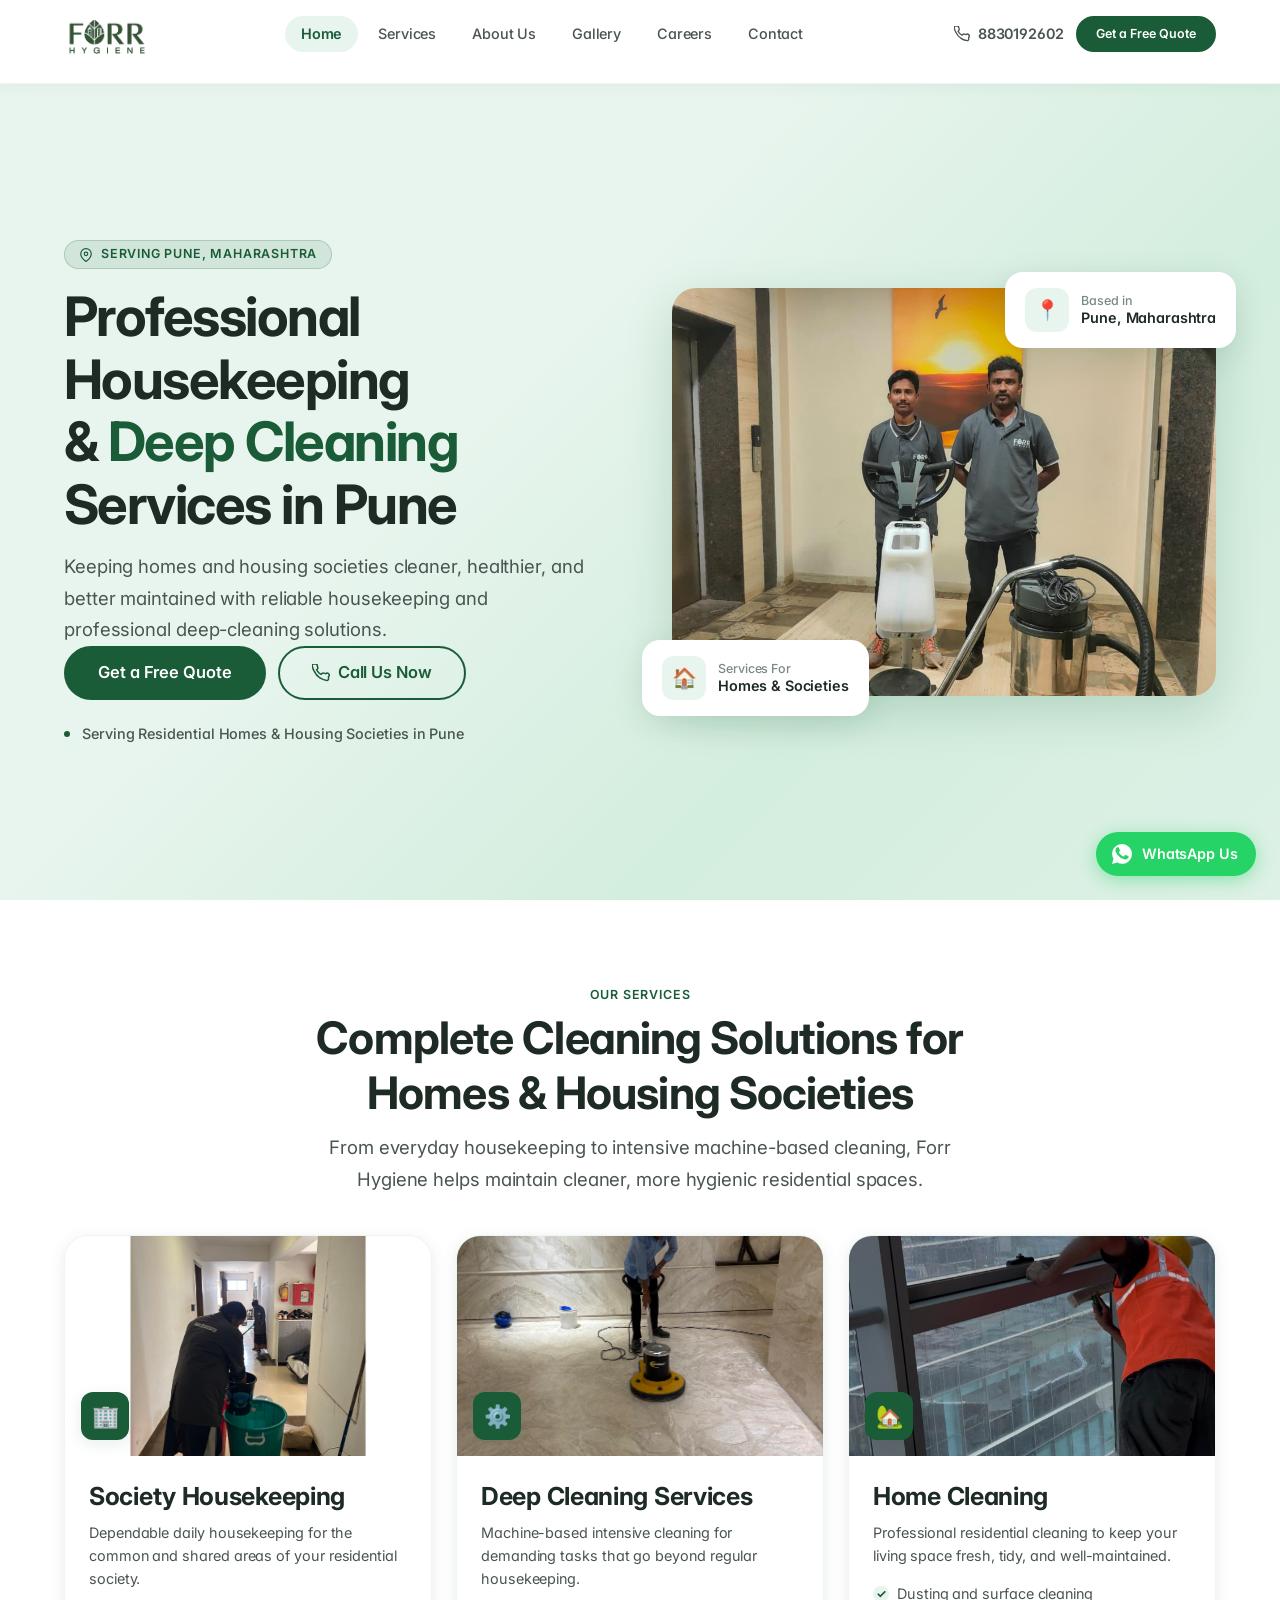
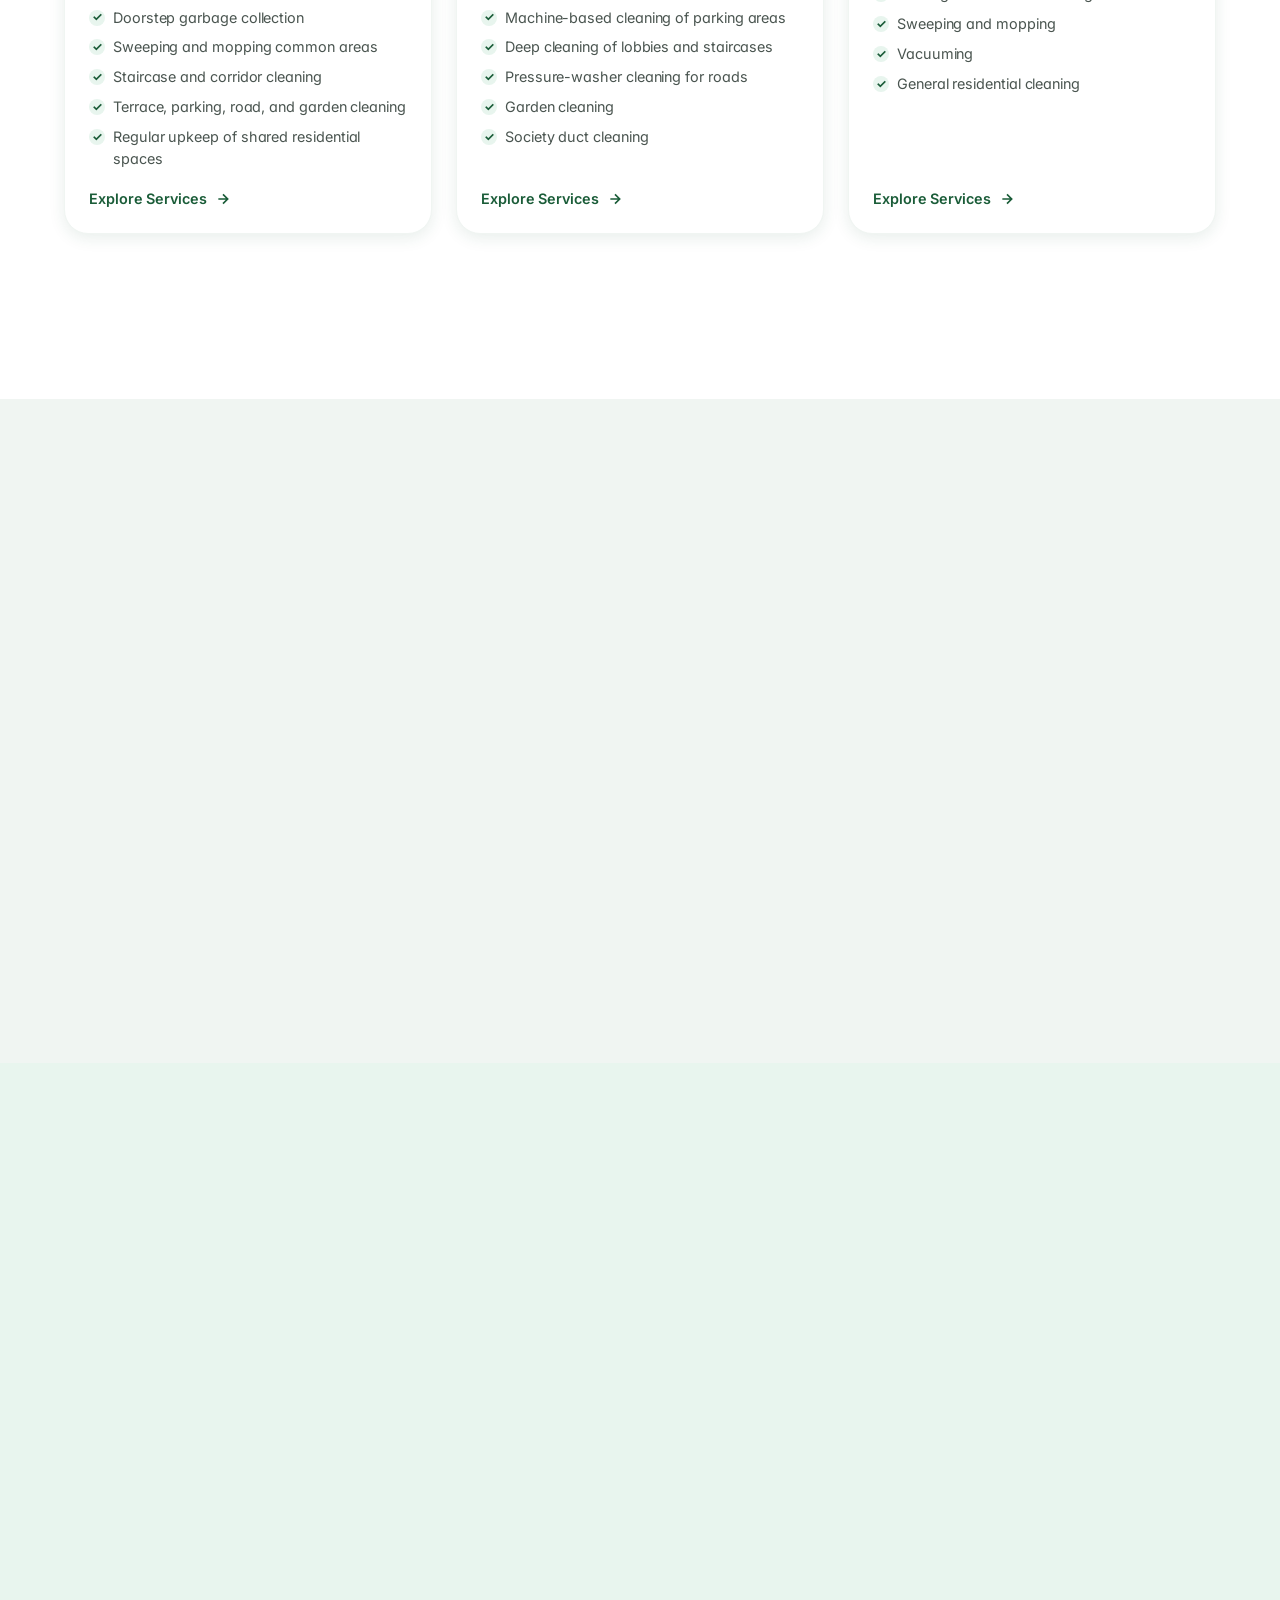
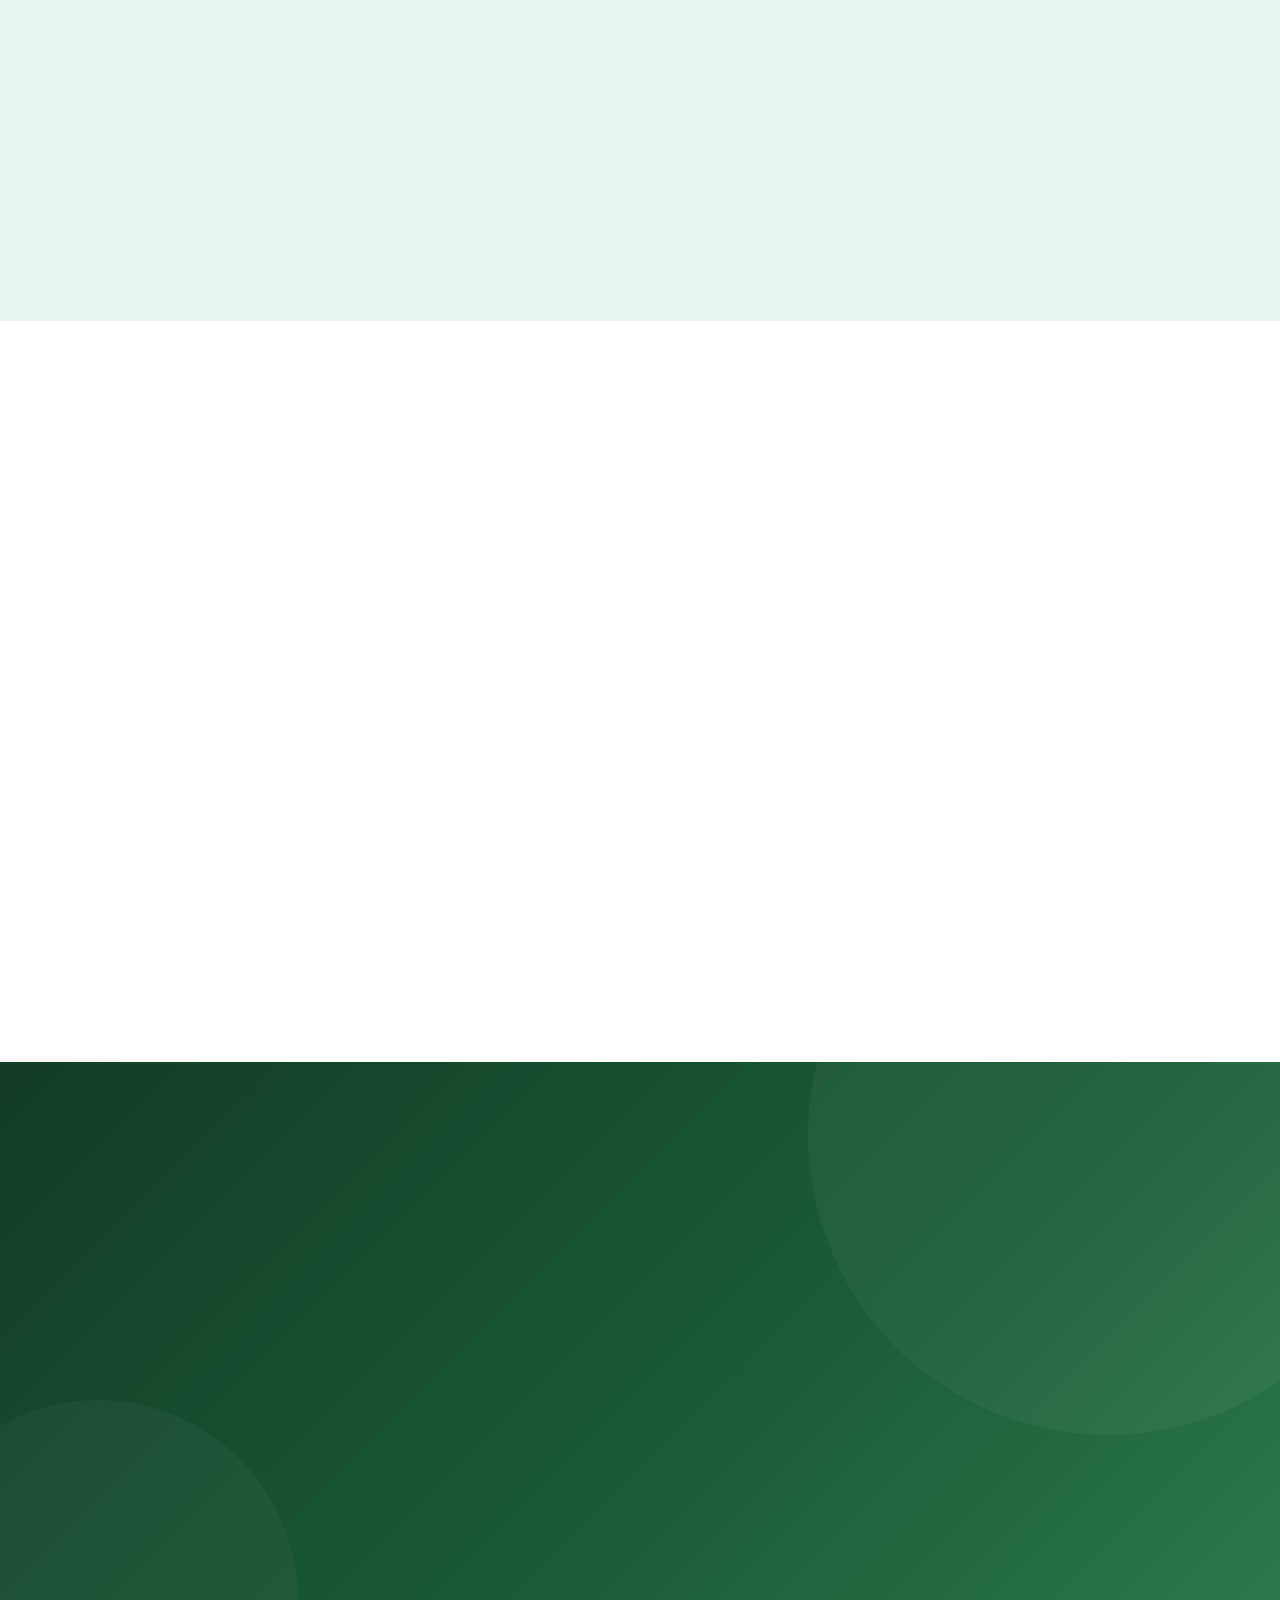
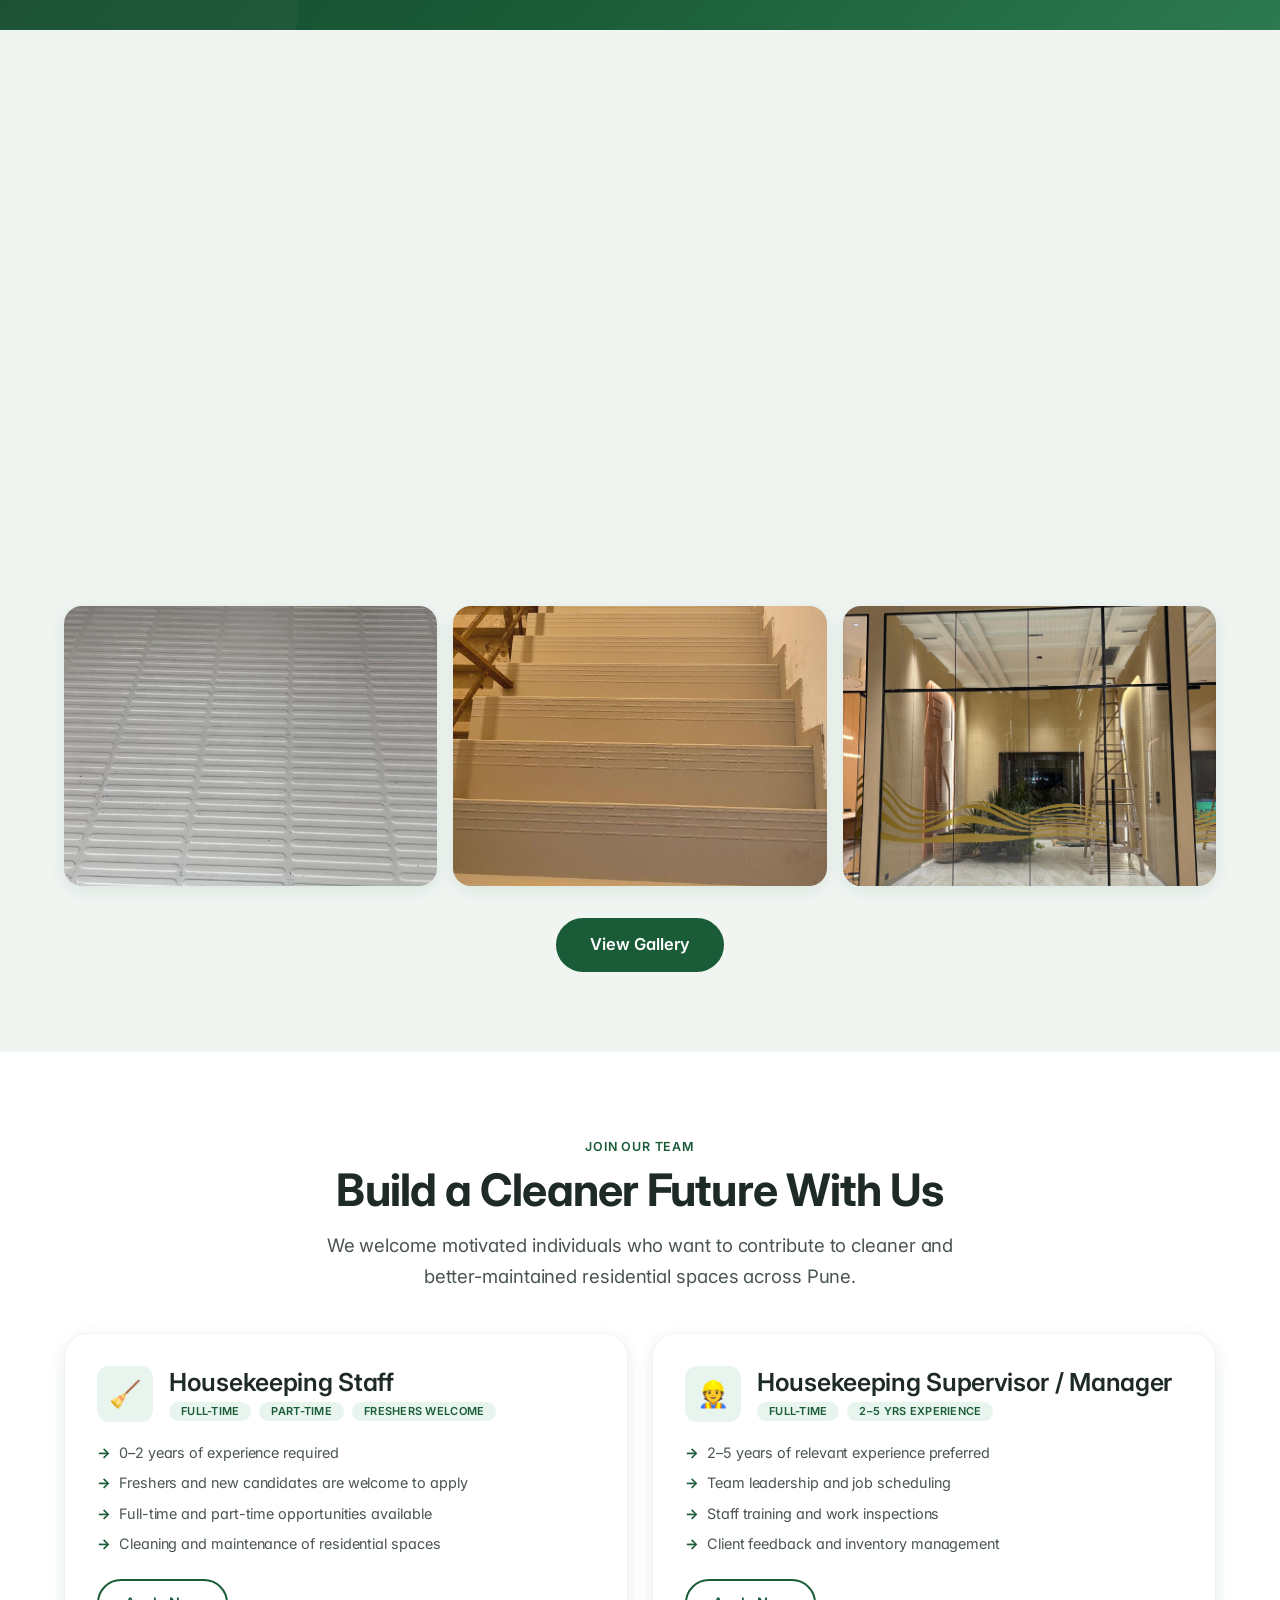
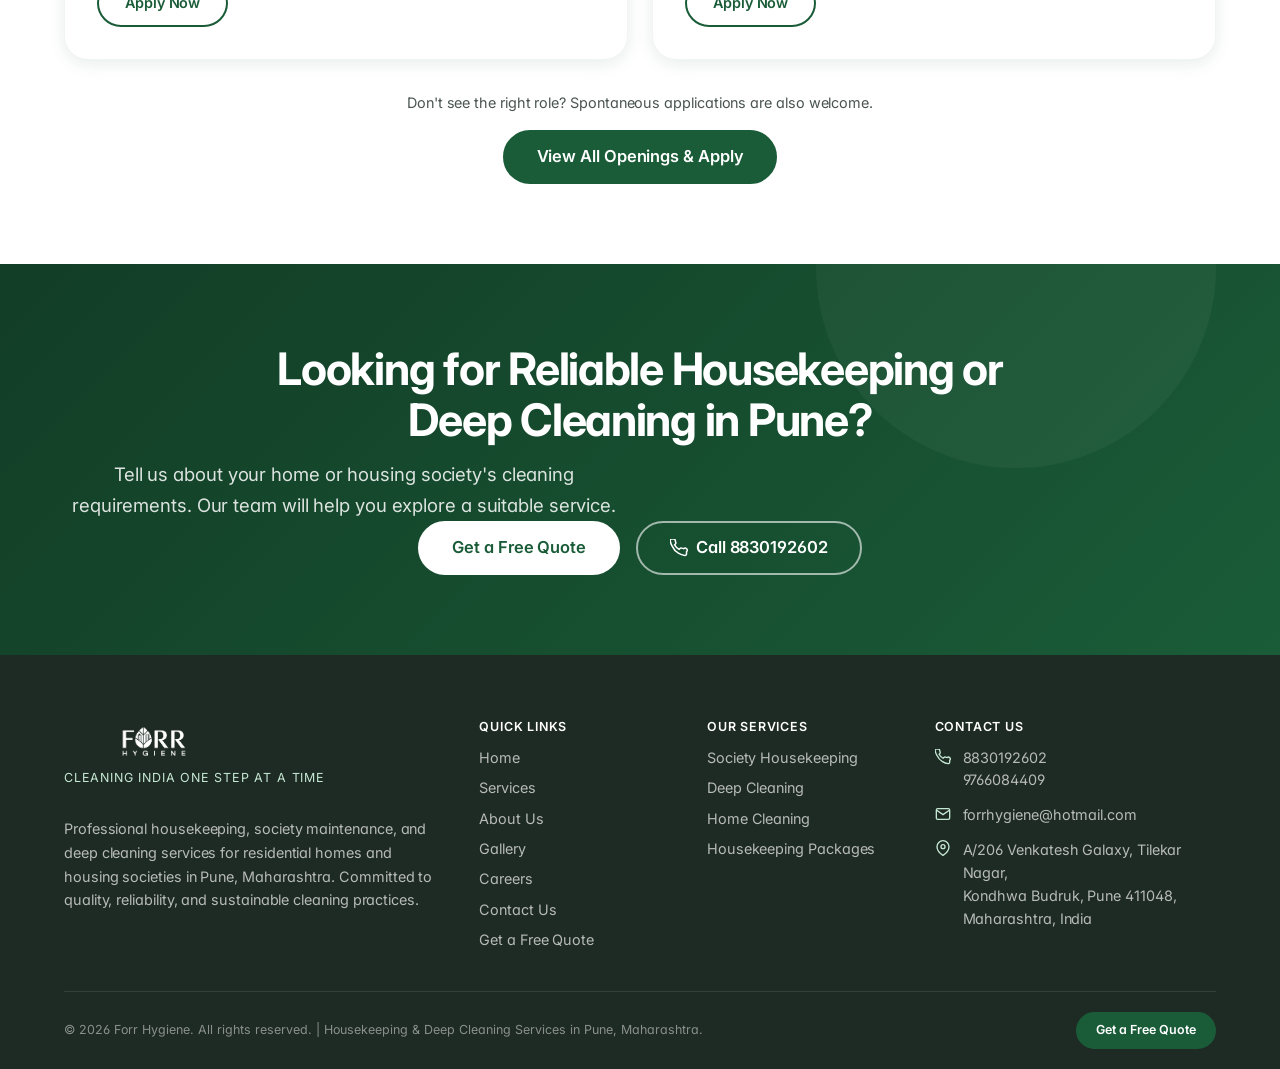
==== commit 2f79ac17: "Refactor typography: apply Inter font family exclusively across entire website" ====
--- a/index.html
+++ b/index.html
@@ -41,6 +41,11 @@
 
   <!-- Robots -->
   <meta name="robots" content="index, follow" />
+
+  <!-- Google Fonts: Inter -->
+  <link rel="preconnect" href="https://fonts.googleapis.com" />
+  <link rel="preconnect" href="https://fonts.gstatic.com" crossorigin />
+  <link rel="stylesheet" href="https://fonts.googleapis.com/css2?family=Inter:wght@400;500;600;700&display=swap" />
 
   <!-- Stylesheet -->
   <link rel="stylesheet" href="css/style.css" />
--- a/css/style.css
+++ b/css/style.css
@@ -3,7 +3,7 @@
    ============================================================ */
 
 /* ── Google Fonts ─────────────────────────────────────────── */
-@import url('https://fonts.googleapis.com/css2?family=Manrope:wght@300;400;500;600;700;800&family=Inter:wght@300;400;500;600;700&display=swap');
+@import url('https://fonts.googleapis.com/css2?family=Inter:wght@400;500;600;700&display=swap');
 
 /* ── CSS Custom Properties ────────────────────────────────── */
 :root {
@@ -25,9 +25,10 @@
   --clr-grey-100:      #f0f5f2;
   --clr-white:         #ffffff;
 
-  /* Typography Font Families */
-  --font-primary: 'Manrope', -apple-system, BlinkMacSystemFont, 'Segoe UI', Roboto, sans-serif;
-  --font-body:    'Inter', -apple-system, BlinkMacSystemFont, 'Segoe UI', Roboto, sans-serif;
+  /* Typography - Inter (Single Font Family) */
+  --font-family:  'Inter', -apple-system, BlinkMacSystemFont, 'Segoe UI', Roboto, Helvetica, Arial, sans-serif;
+  --font-primary: var(--font-family);
+  --font-body:    var(--font-family);
 
   /* Fluid Typography Scale */
   --fs-xs:   clamp(0.72rem, 0.70rem + 0.12vw, 0.78rem);     /* ~11.5px - 12.5px */
@@ -42,20 +43,20 @@
   --fs-5xl:  clamp(2.85rem, 2.25rem + 3.40vw, 3.85rem);     /* ~45.6px - 61.6px */
 
   /* Line Heights */
-  --lh-tight:    1.12;
-  --lh-snug:     1.20;
-  --lh-heading:  1.28;
-  --lh-body:     1.65;
-  --lh-relaxed:  1.72;
-
-  /* Letter Spacing (Tracking) */
-  --tracking-display:  -0.035em;
-  --tracking-title:    -0.022em;
-  --tracking-heading:  -0.014em;
-  --tracking-body:     -0.008em;
+  --lh-tight:    1.15;
+  --lh-snug:     1.22;
+  --lh-heading:  1.30;
+  --lh-body:     1.62;
+  --lh-relaxed:  1.70;
+
+  /* Letter Spacing (Tracking for Inter) */
+  --tracking-display:  -0.028em;
+  --tracking-title:    -0.020em;
+  --tracking-heading:  -0.012em;
+  --tracking-body:     -0.005em;
   --tracking-button:   -0.005em;
-  --tracking-wide:      0.035em;
-  --tracking-badge:     0.075em;
+  --tracking-wide:      0.025em;
+  --tracking-badge:     0.065em;
 
   /* Spacing */
   --sp-1:  0.25rem;
@@ -97,12 +98,13 @@
 *, *::before, *::after { box-sizing: border-box; margin: 0; padding: 0; }
 
 html {
+  font-family: var(--font-family);
   scroll-behavior: smooth;
   -webkit-text-size-adjust: 100%;
 }
 
 body {
-  font-family: var(--font-body);
+  font-family: var(--font-family);
   font-size: var(--fs-base);
   color: var(--clr-charcoal);
   background-color: var(--clr-white);
@@ -135,7 +137,7 @@
 ul, ol { list-style: none; }
 
 button, input, select, textarea {
-  font-family: inherit;
+  font-family: var(--font-family);
   font-size: inherit;
 }
 
@@ -161,42 +163,42 @@
 
 /* ── Typography ───────────────────────────────────────────── */
 h1, h2, h3, h4, h5 {
-  font-family: var(--font-primary);
+  font-family: var(--font-family);
   color: var(--clr-charcoal);
   text-wrap: balance;
 }
 
 h1 {
   font-size: var(--fs-4xl);
-  font-weight: 800;
+  font-weight: 700;
   line-height: var(--lh-tight);
   letter-spacing: var(--tracking-display);
 }
 
 h2 {
   font-size: var(--fs-3xl);
-  font-weight: 800;
+  font-weight: 700;
   line-height: var(--lh-snug);
   letter-spacing: var(--tracking-title);
 }
 
 h3 {
   font-size: var(--fs-xl);
-  font-weight: 700;
+  font-weight: 600;
   line-height: var(--lh-heading);
   letter-spacing: var(--tracking-heading);
 }
 
 h4 {
   font-size: var(--fs-lg);
-  font-weight: 700;
+  font-weight: 600;
   line-height: 1.32;
   letter-spacing: -0.010em;
 }
 
 h5 {
   font-size: var(--fs-md);
-  font-weight: 700;
+  font-weight: 600;
   line-height: 1.38;
   letter-spacing: -0.005em;
 }
@@ -205,9 +207,9 @@
   display: inline-flex;
   align-items: center;
   gap: var(--sp-2);
-  font-family: var(--font-primary);
+  font-family: var(--font-family);
   font-size: var(--fs-xs);
-  font-weight: 700;
+  font-weight: 600;
   letter-spacing: var(--tracking-badge);
   text-transform: uppercase;
   color: var(--clr-primary);
@@ -226,7 +228,7 @@
 
 .section-title {
   font-size: clamp(var(--fs-2xl), 3.5vw, var(--fs-4xl));
-  font-weight: 800;
+  font-weight: 700;
   color: var(--clr-charcoal);
   margin-bottom: var(--sp-3);
   line-height: var(--lh-snug);
@@ -270,8 +272,8 @@
   justify-content: center;
   gap: var(--sp-2);
   padding: 13px 26px;
-  font-family: var(--font-primary);
-  font-weight: 700;
+  font-family: var(--font-family);
+  font-weight: 600;
   font-size: var(--fs-sm);
   letter-spacing: var(--tracking-button);
   line-height: 1.2;
@@ -338,12 +340,14 @@
 .btn--sm {
   padding: 9px 18px;
   font-size: var(--fs-xs);
+  font-weight: 600;
   letter-spacing: 0;
 }
 
 .btn--lg {
   padding: 15px 32px;
   font-size: var(--fs-base);
+  font-weight: 600;
   letter-spacing: var(--tracking-button);
 }
 
@@ -439,8 +443,8 @@
 }
 
 .logo-name {
-  font-family: var(--font-primary);
-  font-weight: 800;
+  font-family: var(--font-family);
+  font-weight: 700;
   font-size: var(--fs-lg);
   color: var(--clr-primary);
   letter-spacing: -0.025em;
@@ -448,7 +452,7 @@
 }
 
 .logo-tagline {
-  font-family: var(--font-primary);
+  font-family: var(--font-family);
   font-size: 10px;
   font-weight: 600;
   color: var(--clr-grey-500);
@@ -467,9 +471,9 @@
 
 .nav-link {
   padding: var(--sp-2) var(--sp-4);
-  font-family: var(--font-primary);
-  font-size: var(--fs-sm);
-  font-weight: 600;
+  font-family: var(--font-family);
+  font-size: var(--fs-sm);
+  font-weight: 500;
   letter-spacing: -0.01em;
   line-height: 1.4;
   color: var(--clr-grey-700);
@@ -481,6 +485,7 @@
 .nav-link:hover,
 .nav-link.active {
   color: var(--clr-primary);
+  font-weight: 600;
   background-color: var(--clr-mint);
 }
 
@@ -495,7 +500,7 @@
   display: flex;
   align-items: center;
   gap: var(--sp-2);
-  font-family: var(--font-primary);
+  font-family: var(--font-family);
   font-size: var(--fs-sm);
   font-weight: 600;
   letter-spacing: -0.005em;
@@ -572,7 +577,7 @@
 .mobile-nav-link {
   display: block;
   padding: var(--sp-3) var(--sp-4);
-  font-family: var(--font-primary);
+  font-family: var(--font-family);
   font-size: var(--fs-base);
   font-weight: 600;
   letter-spacing: -0.01em;
@@ -657,9 +662,9 @@
   background: rgba(26,92,56,0.10);
   border: 1px solid rgba(26,92,56,0.20);
   color: var(--clr-primary);
-  font-family: var(--font-primary);
+  font-family: var(--font-family);
   font-size: var(--fs-xs);
-  font-weight: 700;
+  font-weight: 600;
   letter-spacing: var(--tracking-badge);
   text-transform: uppercase;
   line-height: 1.2;
@@ -672,7 +677,7 @@
 
 .hero-title {
   font-size: clamp(2.15rem, 4.4vw, 3.4rem);
-  font-weight: 800;
+  font-weight: 700;
   color: var(--clr-charcoal);
   line-height: var(--lh-tight);
   letter-spacing: var(--tracking-display);
@@ -787,10 +792,10 @@
 
 .hero-stat-value {
   font-size: var(--fs-sm);
-  font-weight: 700;
+  font-weight: 600;
   color: var(--clr-charcoal);
-  font-family: var(--font-primary);
-  letter-spacing: -0.015em;
+  font-family: var(--font-family);
+  letter-spacing: -0.010em;
   line-height: 1.25;
 }
 
@@ -914,8 +919,8 @@
   align-items: center;
   gap: var(--sp-2);
   color: var(--clr-primary);
-  font-family: var(--font-primary);
-  font-weight: 700;
+  font-family: var(--font-family);
+  font-weight: 600;
   font-size: var(--fs-sm);
   letter-spacing: var(--tracking-button);
   line-height: 1.3;
@@ -968,7 +973,7 @@
 
 .feature-title {
   font-size: var(--fs-md);
-  font-weight: 700;
+  font-weight: 600;
   color: var(--clr-charcoal);
   line-height: 1.30;
   letter-spacing: var(--tracking-heading);
@@ -1015,9 +1020,9 @@
   display: inline-block;
   padding: 4px 14px;
   border-radius: var(--radius-full);
-  font-family: var(--font-primary);
+  font-family: var(--font-family);
   font-size: var(--fs-xs);
-  font-weight: 700;
+  font-weight: 600;
   letter-spacing: var(--tracking-badge);
   text-transform: uppercase;
   line-height: 1.2;
@@ -1036,7 +1041,7 @@
 
 .package-title {
   font-size: var(--fs-2xl);
-  font-weight: 800;
+  font-weight: 700;
   color: var(--clr-charcoal);
   line-height: var(--lh-snug);
   letter-spacing: var(--tracking-title);
@@ -1114,9 +1119,9 @@
 }
 
 .serve-card-label {
-  font-family: var(--font-primary);
+  font-family: var(--font-family);
   font-size: var(--fs-xs);
-  font-weight: 700;
+  font-weight: 600;
   letter-spacing: var(--tracking-badge);
   text-transform: uppercase;
   color: var(--clr-mint-mid);
@@ -1126,7 +1131,7 @@
 
 .serve-card-title {
   font-size: var(--fs-2xl);
-  font-weight: 800;
+  font-weight: 700;
   line-height: var(--lh-snug);
   letter-spacing: var(--tracking-title);
   margin-bottom: var(--sp-2);
@@ -1183,7 +1188,7 @@
 
 .mission-tagline {
   font-size: clamp(var(--fs-2xl), 4vw, var(--fs-4xl));
-  font-weight: 800;
+  font-weight: 700;
   color: var(--clr-white);
   line-height: var(--lh-tight);
   letter-spacing: var(--tracking-title);
@@ -1279,9 +1284,9 @@
 .filter-btn {
   padding: 8px 18px;
   border-radius: var(--radius-full);
-  font-family: var(--font-primary);
+  font-family: var(--font-family);
   font-size: var(--fs-xs);
-  font-weight: 700;
+  font-weight: 600;
   letter-spacing: var(--tracking-wide);
   line-height: 1.3;
   border: 2px solid var(--clr-grey-300);
@@ -1342,7 +1347,7 @@
 
 .career-card-title {
   font-size: var(--fs-xl);
-  font-weight: 700;
+  font-weight: 600;
   color: var(--clr-charcoal);
   line-height: var(--lh-heading);
   letter-spacing: var(--tracking-heading);
@@ -1359,9 +1364,9 @@
   display: inline-block;
   padding: 3px 12px;
   border-radius: var(--radius-full);
-  font-family: var(--font-primary);
+  font-family: var(--font-family);
   font-size: 11px;
-  font-weight: 700;
+  font-weight: 600;
   letter-spacing: var(--tracking-wide);
   line-height: 1.2;
   text-transform: uppercase;
@@ -1415,7 +1420,7 @@
 
 .cta-banner-title {
   font-size: clamp(var(--fs-2xl), 3.5vw, var(--fs-4xl));
-  font-weight: 800;
+  font-weight: 700;
   line-height: var(--lh-tight);
   letter-spacing: var(--tracking-display);
   color: var(--clr-white);
@@ -1543,23 +1548,23 @@
 }
 
 .footer-brand-name {
-  font-family: var(--font-primary);
+  font-family: var(--font-family);
   font-size: var(--fs-xl);
-  font-weight: 800;
+  font-weight: 700;
   color: var(--clr-white);
-  letter-spacing: -0.02em;
-  line-height: 1.2;
+  letter-spacing: var(--tracking-title);
+  line-height: var(--lh-tight);
   margin-bottom: var(--sp-1);
 }
 
 .footer-tagline {
-  font-family: var(--font-primary);
+  font-family: var(--font-family);
   font-size: var(--fs-xs);
   color: var(--clr-mint-mid);
   letter-spacing: var(--tracking-badge);
   text-transform: uppercase;
   margin-bottom: var(--sp-4);
-  line-height: 1.2;
+  line-height: var(--lh-tight);
 }
 
 .footer-desc {
@@ -1570,9 +1575,9 @@
 }
 
 .footer-col-title {
-  font-family: var(--font-primary);
+  font-family: var(--font-family);
   font-size: var(--fs-xs);
-  font-weight: 700;
+  font-weight: 600;
   color: var(--clr-white);
   margin-bottom: var(--sp-3);
   letter-spacing: var(--tracking-badge);
@@ -1674,9 +1679,9 @@
   display: flex;
   align-items: center;
   gap: var(--sp-2);
-  font-family: var(--font-primary);
+  font-family: var(--font-family);
   font-size: var(--fs-xs);
-  font-weight: 700;
+  font-weight: 600;
   letter-spacing: var(--tracking-wide);
   text-transform: uppercase;
   color: rgba(255,255,255,0.70);
@@ -1690,7 +1695,7 @@
 
 .page-title {
   font-size: clamp(var(--fs-3xl), 4.2vw, var(--fs-5xl));
-  font-weight: 800;
+  font-weight: 700;
   color: var(--clr-white);
   line-height: var(--lh-tight);
   letter-spacing: var(--tracking-display);
@@ -1755,7 +1760,7 @@
 
 .value-title {
   font-size: var(--fs-lg);
-  font-weight: 700;
+  font-weight: 600;
   color: var(--clr-charcoal);
   line-height: 1.30;
   letter-spacing: var(--tracking-heading);
@@ -1786,7 +1791,7 @@
 
 .contact-info-title {
   font-size: var(--fs-2xl);
-  font-weight: 800;
+  font-weight: 700;
   line-height: var(--lh-snug);
   letter-spacing: var(--tracking-title);
   margin-bottom: var(--sp-2);
@@ -1826,9 +1831,9 @@
 }
 
 .contact-info-label {
-  font-family: var(--font-primary);
+  font-family: var(--font-family);
   font-size: var(--fs-xs);
-  font-weight: 700;
+  font-weight: 600;
   letter-spacing: var(--tracking-badge);
   text-transform: uppercase;
   color: var(--clr-mint-mid);
@@ -1990,9 +1995,10 @@
   border-radius: 50px;
   box-shadow: 0 4px 18px rgba(37, 211, 102, 0.45);
   text-decoration: none;
-  font-family: var(--font-primary);
-  font-weight: 700;
-  font-size: var(--fs-sm);
+  font-family: var(--font-family);
+  font-weight: 600;
+  font-size: var(--fs-sm);
+  letter-spacing: var(--tracking-button);
   transition: transform 0.25s ease, box-shadow 0.25s ease, background-color 0.25s ease;
 }
 
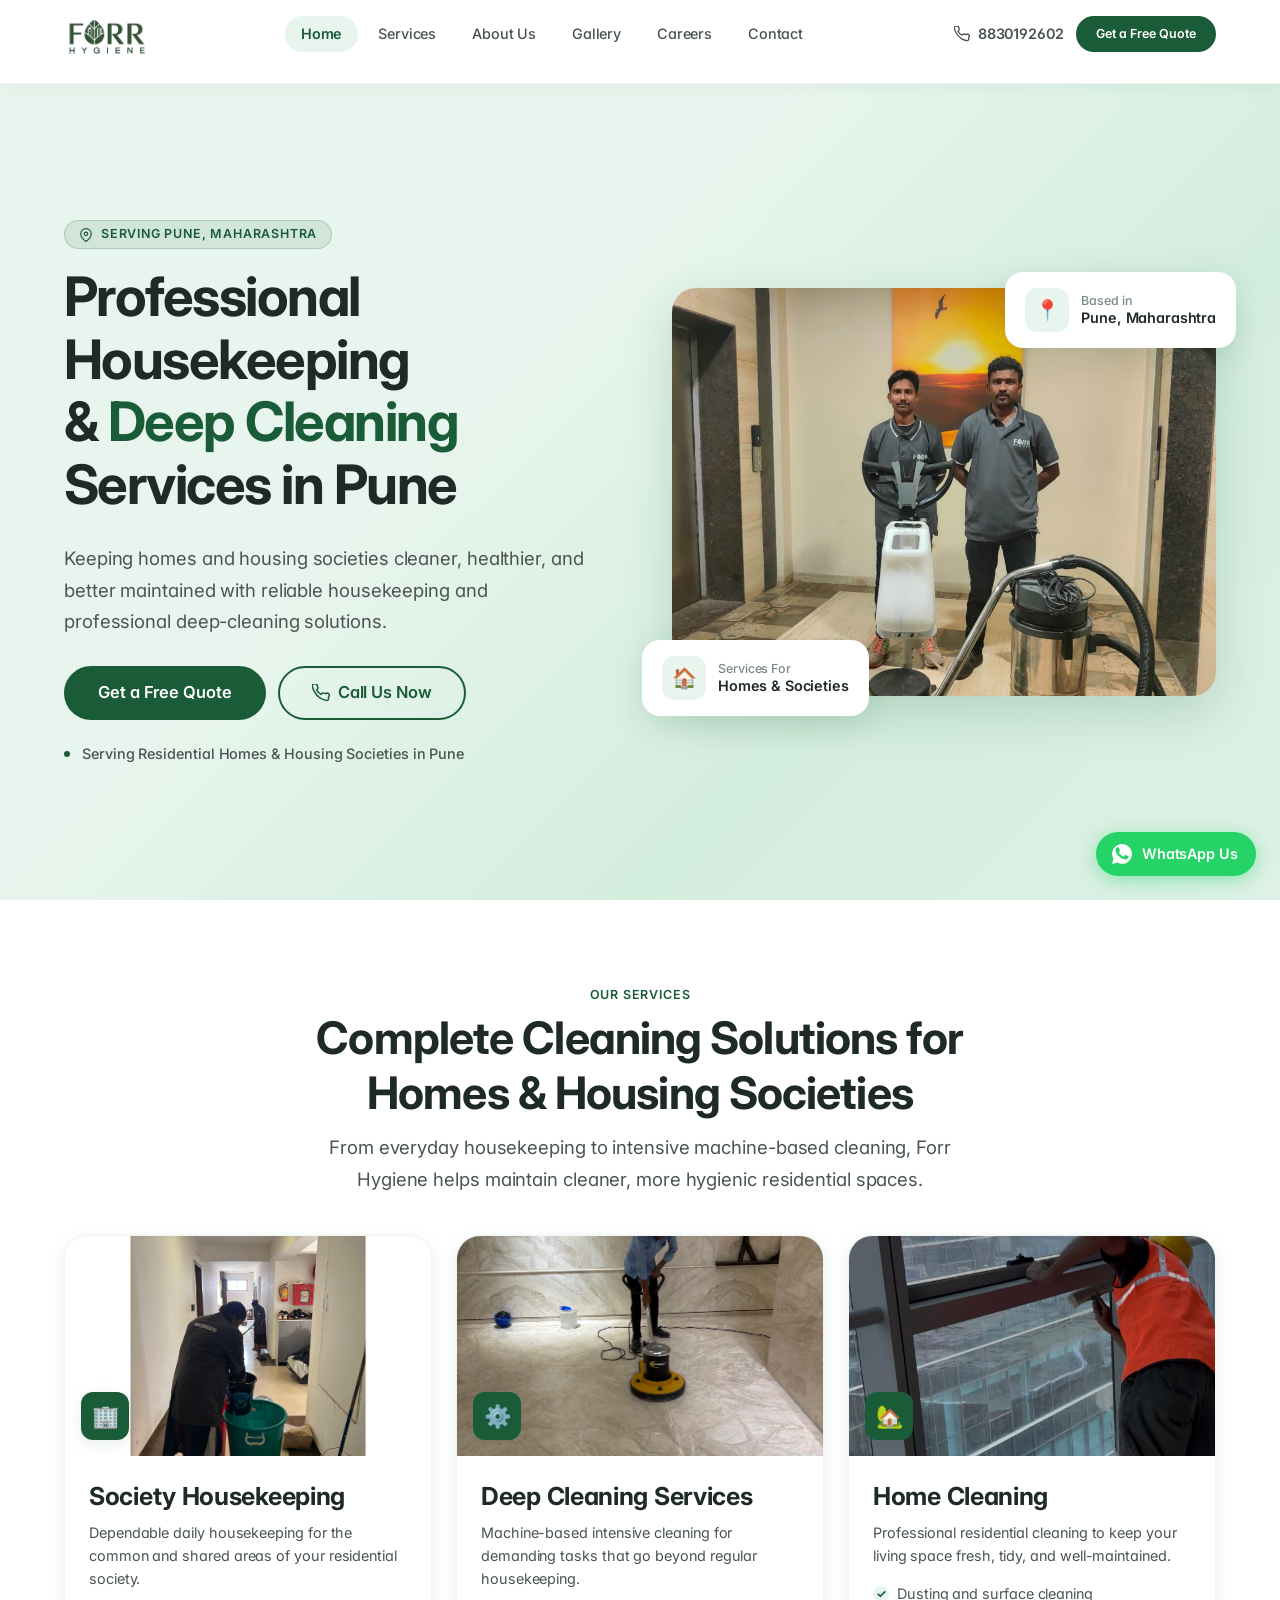
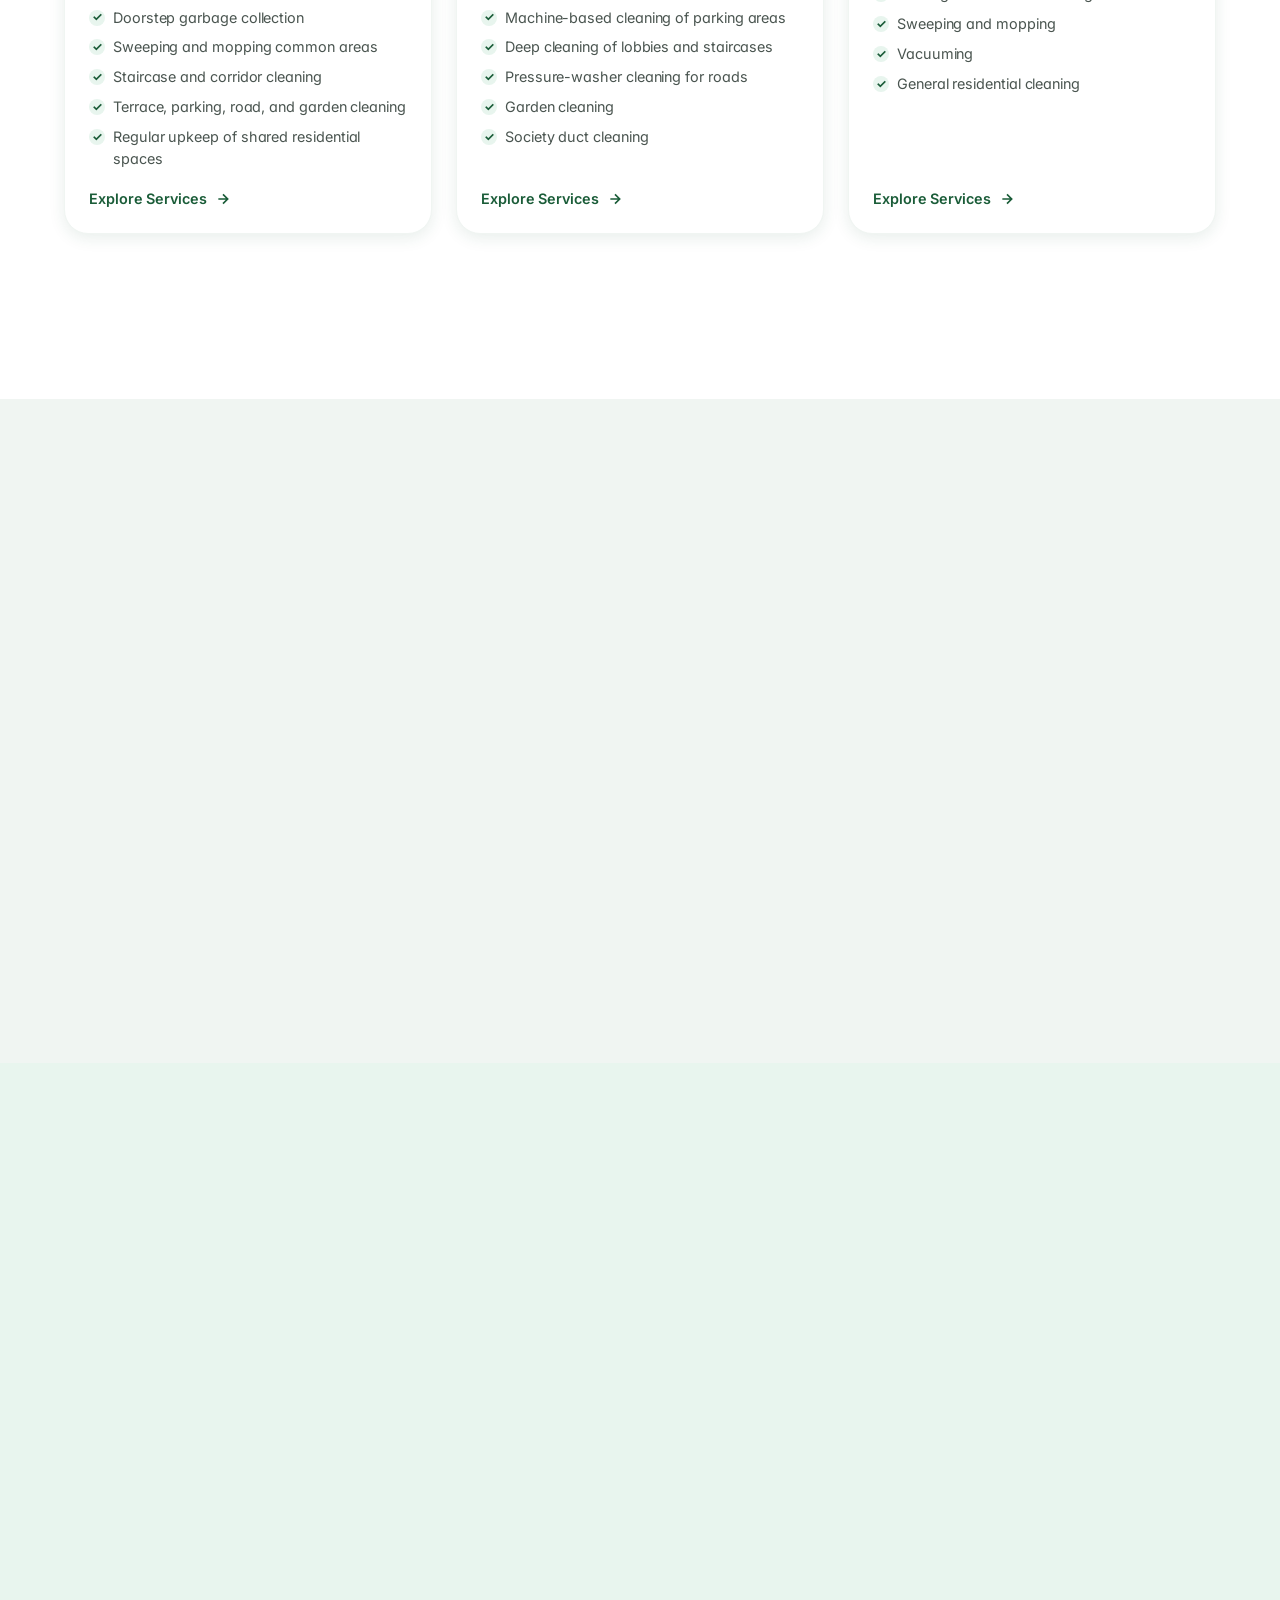
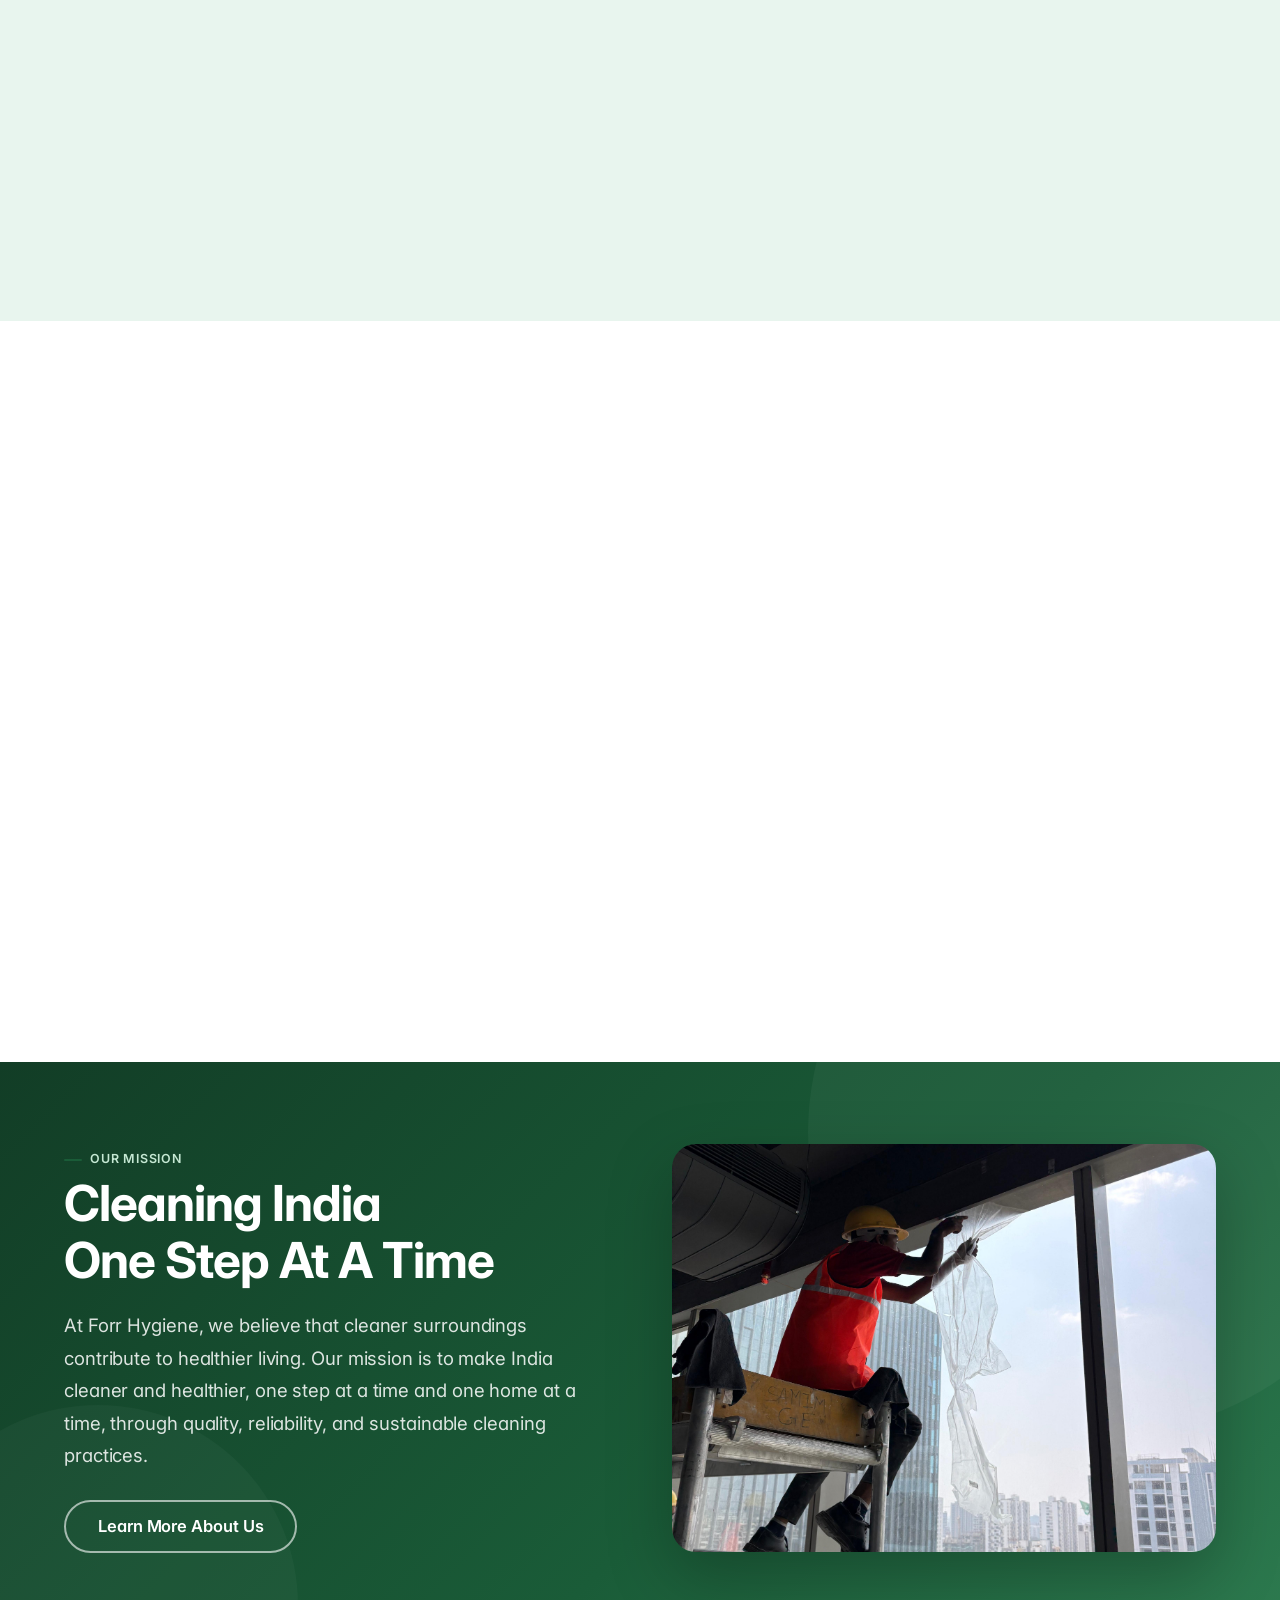
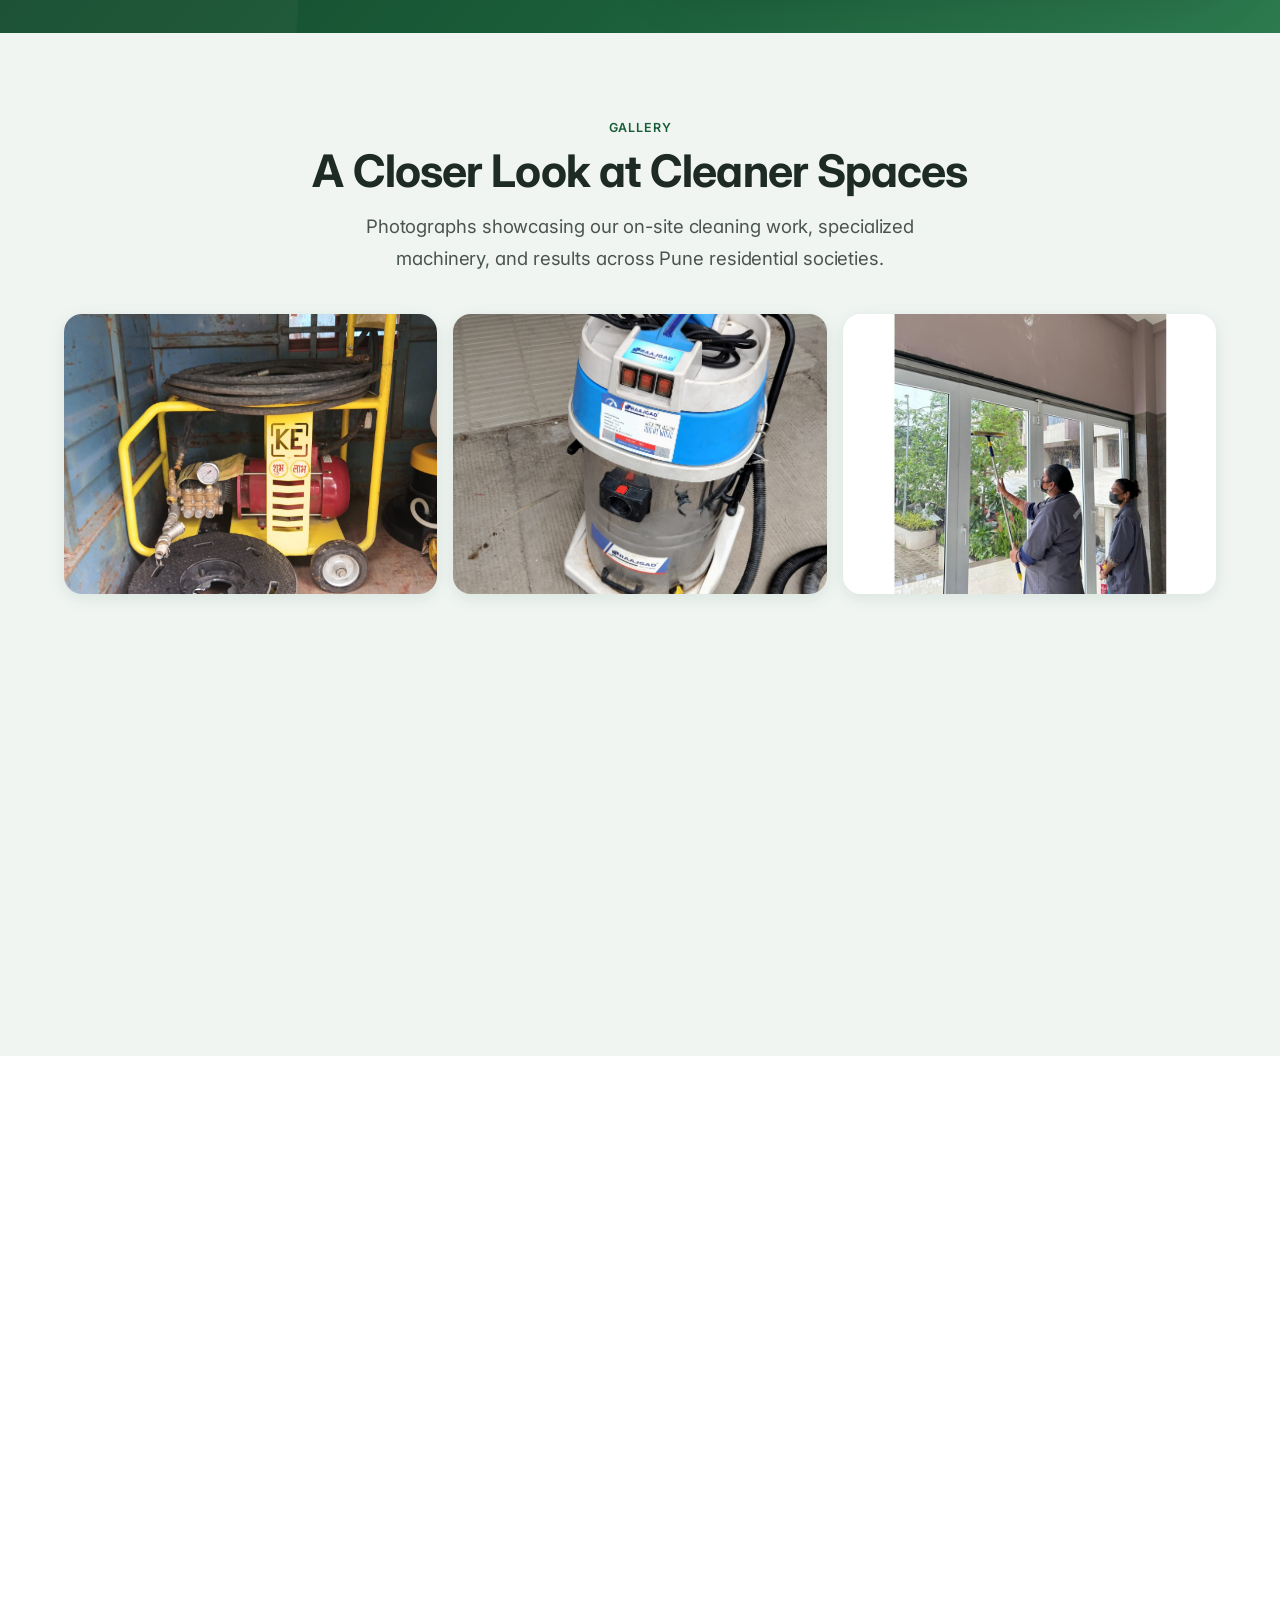
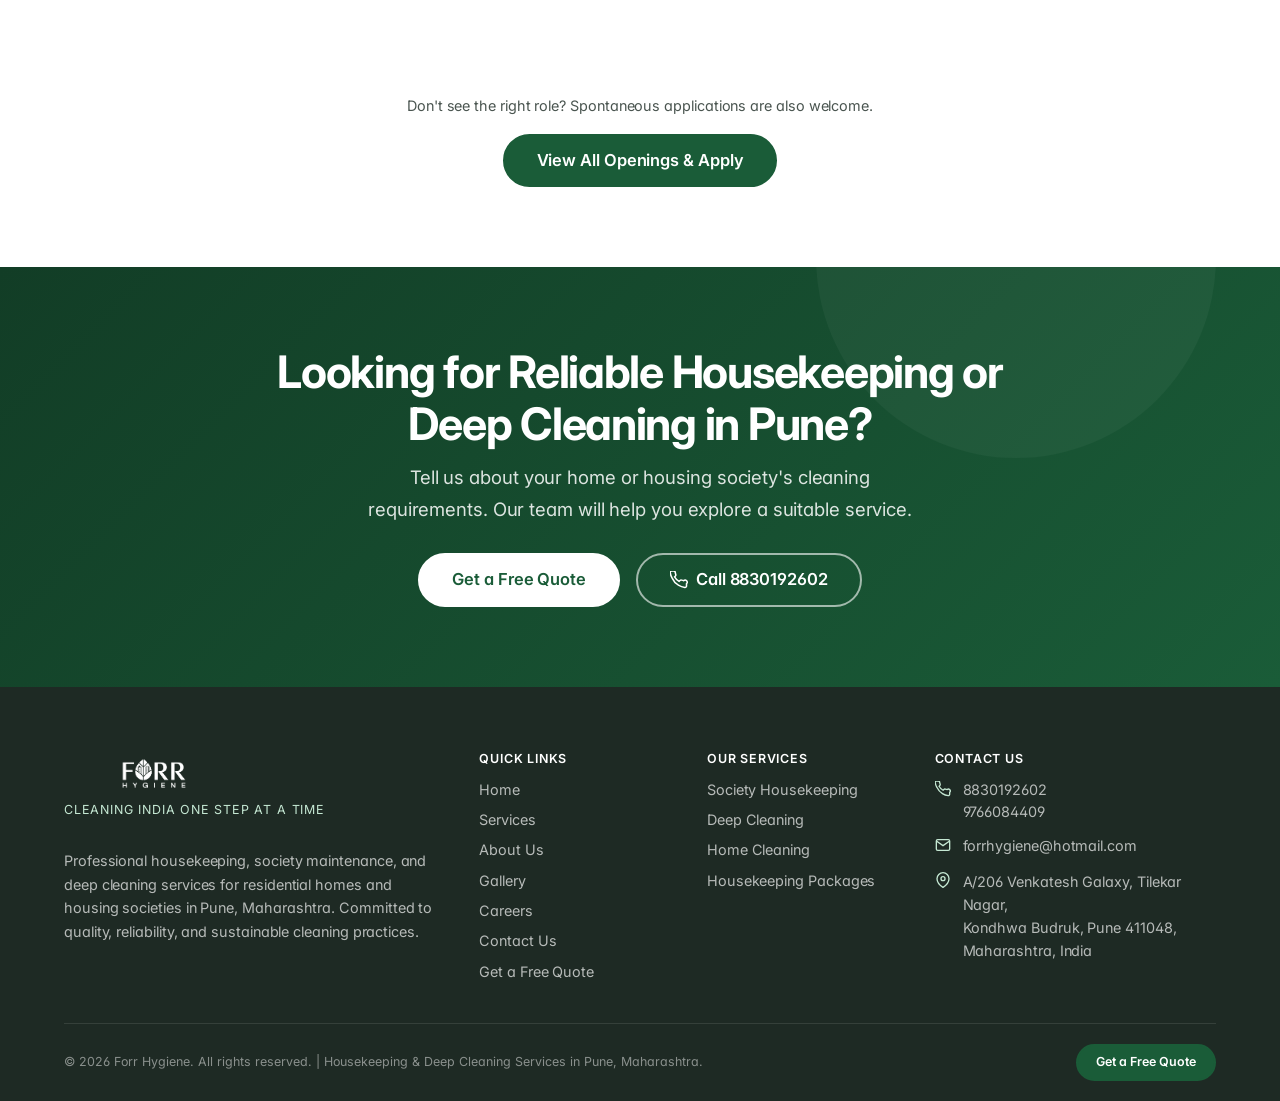
==== commit 7d208350: "Adjust hero section spacing and add complete multi-resolution favicon suite" ====
--- a/index.html
+++ b/index.html
@@ -50,8 +50,15 @@
   <!-- Stylesheet -->
   <link rel="stylesheet" href="css/style.css" />
 
-  <!-- Favicon placeholder -->
+  <!-- Favicon -->
+  <link rel="icon" type="image/svg+xml" href="images/favicon.svg" />
+  <link rel="icon" type="image/png" sizes="32x32" href="images/favicon-32x32.png" />
+  <link rel="icon" type="image/png" sizes="16x16" href="images/favicon-16x16.png" />
   <link rel="icon" type="image/png" href="images/favicon.png" />
+  <link rel="apple-touch-icon" sizes="180x180" href="images/apple-touch-icon.png" />
+  <link rel="shortcut icon" href="favicon.ico" />
+  <link rel="manifest" href="site.webmanifest" />
+  <meta name="theme-color" content="#1a5c38" />
 </head>
 <body>
 
--- a/css/style.css
+++ b/css/style.css
@@ -65,6 +65,7 @@
   --sp-4:  1rem;
   --sp-5:  1.25rem;
   --sp-6:  1.5rem;
+  --sp-7:  1.75rem;
   --sp-8:  2rem;
   --sp-10: 2.5rem;
   --sp-12: 3rem;
@@ -681,7 +682,7 @@
   color: var(--clr-charcoal);
   line-height: var(--lh-tight);
   letter-spacing: var(--tracking-display);
-  margin-bottom: var(--sp-4);
+  margin-bottom: clamp(1.35rem, 1.2rem + 0.75vw, 1.75rem);
   text-wrap: balance;
 }
 
